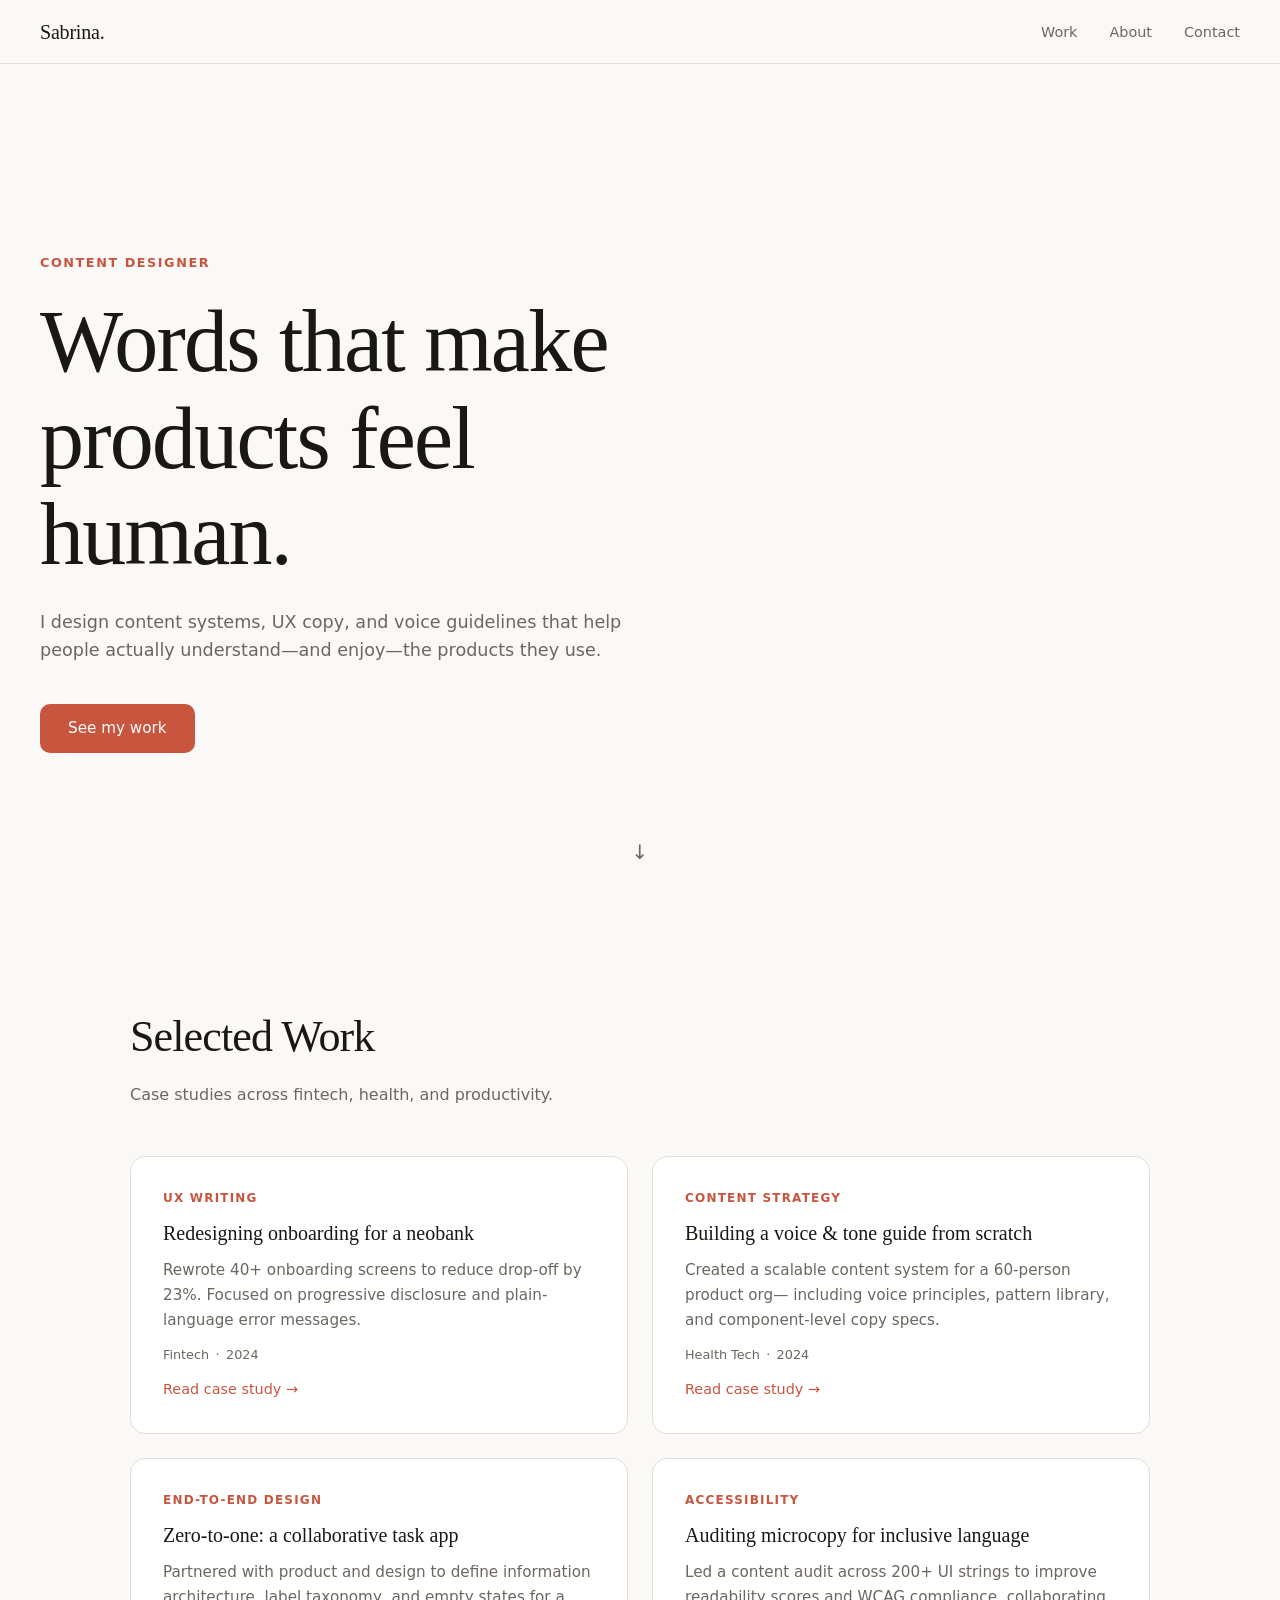
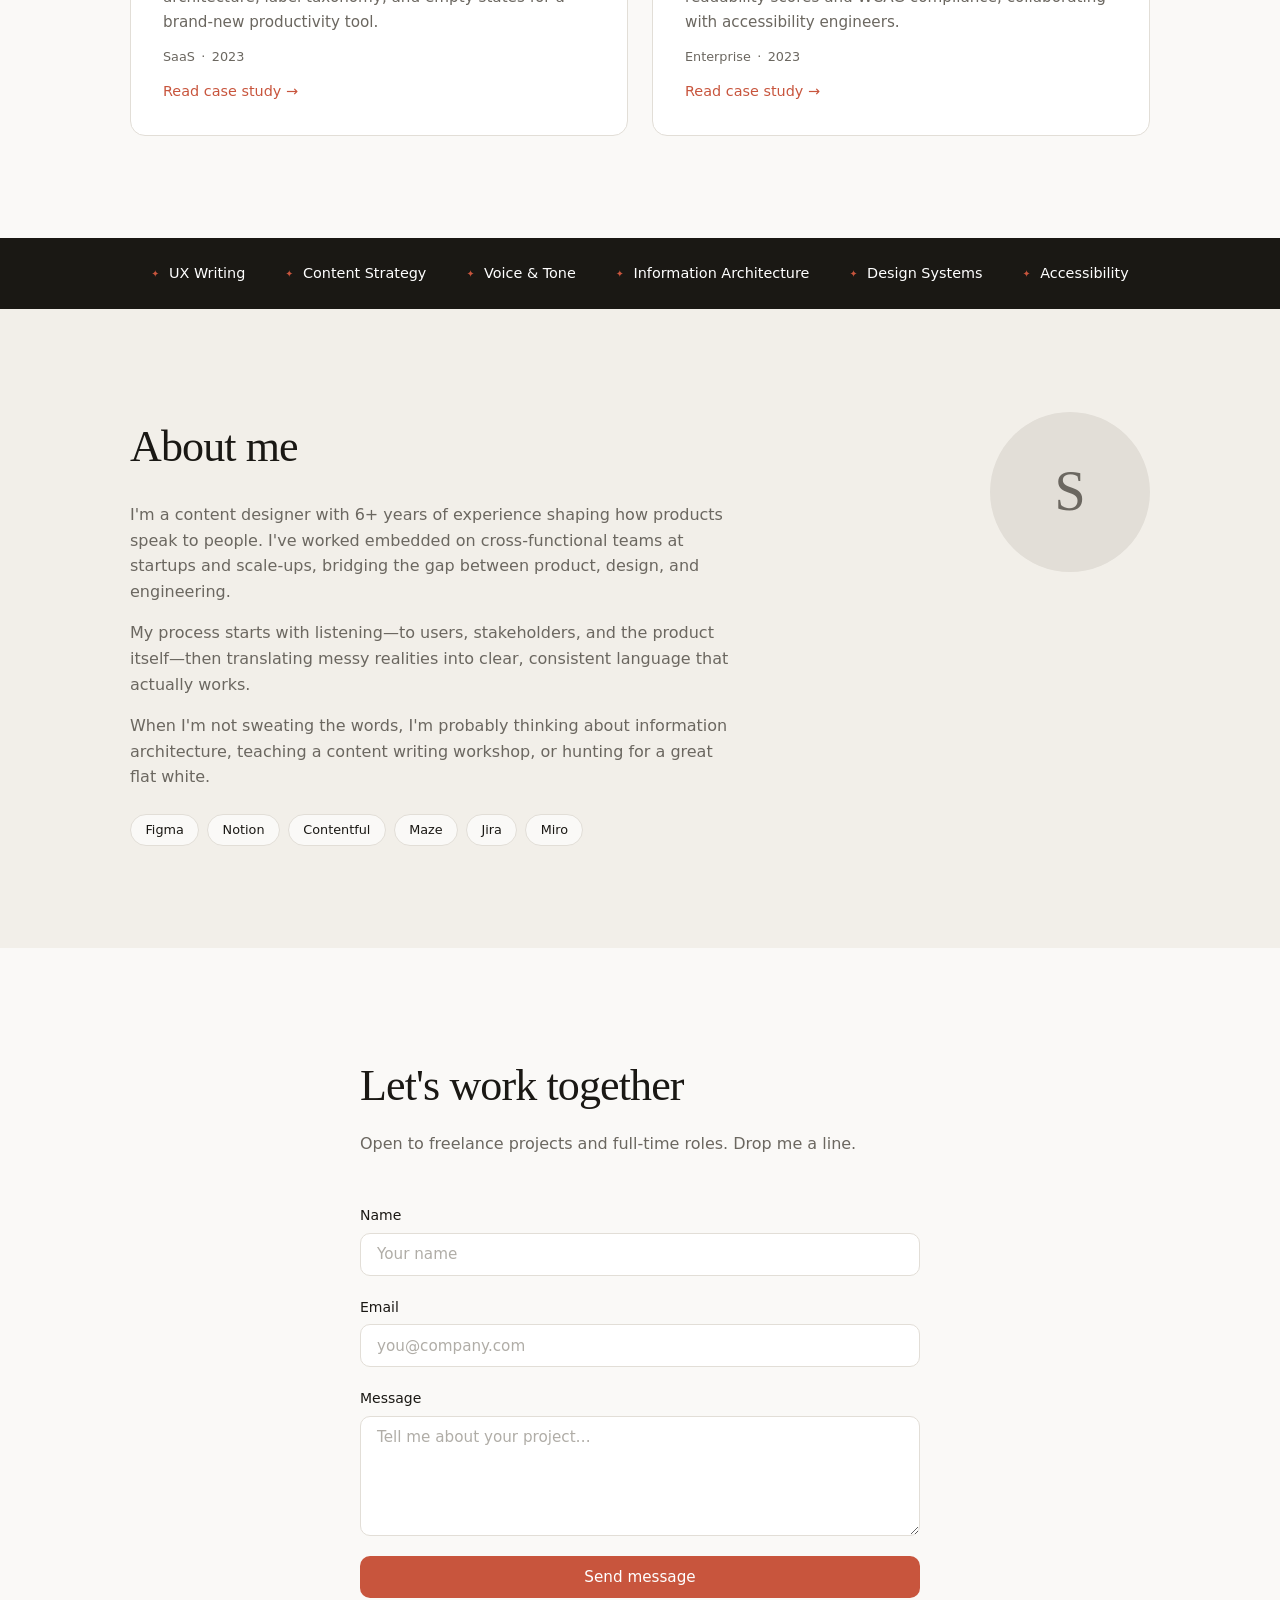
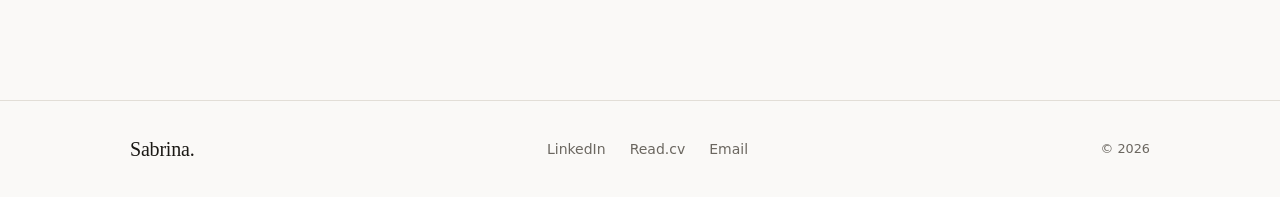
==== index.html @ ee635fef "Initial commit: portfolio site" ====
<!DOCTYPE html>
<html lang="en">
<head>
  <meta charset="UTF-8" />
  <meta name="viewport" content="width=device-width, initial-scale=1.0" />
  <title>Sabrina — Content Designer</title>
  <link rel="stylesheet" href="styles.css" />
</head>
<body>

  <!-- NAV -->
  <nav class="nav">
    <a href="#" class="nav__logo">Sabrina.</a>
    <ul class="nav__links">
      <li><a href="#work">Work</a></li>
      <li><a href="#about">About</a></li>
      <li><a href="#contact">Contact</a></li>
    </ul>
  </nav>

  <!-- HERO -->
  <section class="hero">
    <div class="hero__content">
      <p class="hero__eyebrow">Content Designer</p>
      <h1 class="hero__headline">
        Words that make<br />
        products feel human.
      </h1>
      <p class="hero__sub">
        I design content systems, UX copy, and voice guidelines that help
        people actually understand—and enjoy—the products they use.
      </p>
      <a href="#work" class="btn">See my work</a>
    </div>
    <div class="hero__scroll-hint" aria-hidden="true">↓</div>
  </section>

  <!-- WORK -->
  <section class="section" id="work">
    <div class="container">
      <h2 class="section__title">Selected Work</h2>
      <p class="section__sub">Case studies across fintech, health, and productivity.</p>

      <div class="grid">

        <article class="card">
          <div class="card__tag">UX Writing</div>
          <h3 class="card__title">Redesigning onboarding for a neobank</h3>
          <p class="card__desc">
            Rewrote 40+ onboarding screens to reduce drop-off by 23%. Focused
            on progressive disclosure and plain-language error messages.
          </p>
          <div class="card__meta">
            <span>Fintech</span>
            <span>·</span>
            <span>2024</span>
          </div>
          <a href="#" class="card__link">Read case study →</a>
        </article>

        <article class="card">
          <div class="card__tag">Content Strategy</div>
          <h3 class="card__title">Building a voice &amp; tone guide from scratch</h3>
          <p class="card__desc">
            Created a scalable content system for a 60-person product org—
            including voice principles, pattern library, and component-level copy specs.
          </p>
          <div class="card__meta">
            <span>Health Tech</span>
            <span>·</span>
            <span>2024</span>
          </div>
          <a href="#" class="card__link">Read case study →</a>
        </article>

        <article class="card">
          <div class="card__tag">End-to-End Design</div>
          <h3 class="card__title">Zero-to-one: a collaborative task app</h3>
          <p class="card__desc">
            Partnered with product and design to define information architecture,
            label taxonomy, and empty states for a brand-new productivity tool.
          </p>
          <div class="card__meta">
            <span>SaaS</span>
            <span>·</span>
            <span>2023</span>
          </div>
          <a href="#" class="card__link">Read case study →</a>
        </article>

        <article class="card">
          <div class="card__tag">Accessibility</div>
          <h3 class="card__title">Auditing microcopy for inclusive language</h3>
          <p class="card__desc">
            Led a content audit across 200+ UI strings to improve readability
            scores and WCAG compliance, collaborating with accessibility engineers.
          </p>
          <div class="card__meta">
            <span>Enterprise</span>
            <span>·</span>
            <span>2023</span>
          </div>
          <a href="#" class="card__link">Read case study →</a>
        </article>

      </div>
    </div>
  </section>

  <!-- SKILLS BAND -->
  <section class="band">
    <div class="container band__inner">
      <div class="band__item">
        <span class="band__icon" aria-hidden="true">✦</span>
        <span>UX Writing</span>
      </div>
      <div class="band__item">
        <span class="band__icon" aria-hidden="true">✦</span>
        <span>Content Strategy</span>
      </div>
      <div class="band__item">
        <span class="band__icon" aria-hidden="true">✦</span>
        <span>Voice &amp; Tone</span>
      </div>
      <div class="band__item">
        <span class="band__icon" aria-hidden="true">✦</span>
        <span>Information Architecture</span>
      </div>
      <div class="band__item">
        <span class="band__icon" aria-hidden="true">✦</span>
        <span>Design Systems</span>
      </div>
      <div class="band__item">
        <span class="band__icon" aria-hidden="true">✦</span>
        <span>Accessibility</span>
      </div>
    </div>
  </section>

  <!-- ABOUT -->
  <section class="section section--alt" id="about">
    <div class="container about">
      <div class="about__text">
        <h2 class="section__title">About me</h2>
        <p>
          I'm a content designer with 6+ years of experience shaping how
          products speak to people. I've worked embedded on cross-functional
          teams at startups and scale-ups, bridging the gap between product,
          design, and engineering.
        </p>
        <p>
          My process starts with listening—to users, stakeholders, and the
          product itself—then translating messy realities into clear, consistent
          language that actually works.
        </p>
        <p>
          When I'm not sweating the words, I'm probably thinking about
          information architecture, teaching a content writing workshop, or
          hunting for a great flat white.
        </p>
        <div class="about__tools">
          <span class="pill">Figma</span>
          <span class="pill">Notion</span>
          <span class="pill">Contentful</span>
          <span class="pill">Maze</span>
          <span class="pill">Jira</span>
          <span class="pill">Miro</span>
        </div>
      </div>
      <div class="about__avatar" aria-hidden="true">
        <div class="avatar-placeholder">S</div>
      </div>
    </div>
  </section>

  <!-- CONTACT -->
  <section class="section" id="contact">
    <div class="container contact">
      <h2 class="section__title">Let's work together</h2>
      <p class="section__sub">
        Open to freelance projects and full-time roles. Drop me a line.
      </p>
      <form class="form" novalidate>
        <div class="form__row">
          <label class="form__label" for="name">Name</label>
          <input class="form__input" id="name" type="text" placeholder="Your name" autocomplete="name" />
        </div>
        <div class="form__row">
          <label class="form__label" for="email">Email</label>
          <input class="form__input" id="email" type="email" placeholder="you@company.com" autocomplete="email" />
        </div>
        <div class="form__row">
          <label class="form__label" for="message">Message</label>
          <textarea class="form__input form__textarea" id="message" placeholder="Tell me about your project…" rows="5"></textarea>
        </div>
        <button type="submit" class="btn">Send message</button>
      </form>
    </div>
  </section>

  <!-- FOOTER -->
  <footer class="footer">
    <div class="container footer__inner">
      <span class="nav__logo">Sabrina.</span>
      <div class="footer__links">
        <a href="#">LinkedIn</a>
        <a href="#">Read.cv</a>
        <a href="#">Email</a>
      </div>
      <span class="footer__copy">&copy; 2026</span>
    </div>
  </footer>

  <script src="main.js"></script>
</body>
</html>
---- styles.css ----
/* ============================================================
   RESET & BASE
   ============================================================ */
*, *::before, *::after {
  box-sizing: border-box;
  margin: 0;
  padding: 0;
}

:root {
  --bg:         #FAF9F7;
  --surface:    #F2EFE9;
  --ink:        #1A1814;
  --ink-muted:  #6B6760;
  --accent:     #C8553D;
  --accent-dk:  #A8402B;
  --border:     #E2DED7;
  --radius:     10px;
  --font-sans:  'Inter', system-ui, -apple-system, sans-serif;
  --font-serif: 'Georgia', 'Times New Roman', serif;
  --max-w:      1100px;
  --nav-h:      64px;
}

html {
  scroll-behavior: smooth;
  font-size: 16px;
}

body {
  background: var(--bg);
  color: var(--ink);
  font-family: var(--font-sans);
  line-height: 1.6;
  -webkit-font-smoothing: antialiased;
}

a {
  color: inherit;
  text-decoration: none;
}

img { display: block; max-width: 100%; }

/* ============================================================
   LAYOUT HELPERS
   ============================================================ */
.container {
  width: min(var(--max-w), 100%);
  margin-inline: auto;
  padding-inline: clamp(1.25rem, 5vw, 2.5rem);
}

/* ============================================================
   NAV
   ============================================================ */
.nav {
  position: sticky;
  top: 0;
  z-index: 100;
  height: var(--nav-h);
  display: flex;
  align-items: center;
  justify-content: space-between;
  padding-inline: clamp(1.25rem, 5vw, 2.5rem);
  background: rgba(250, 249, 247, 0.88);
  backdrop-filter: blur(12px);
  border-bottom: 1px solid var(--border);
}

.nav__logo {
  font-family: var(--font-serif);
  font-size: 1.25rem;
  font-weight: 400;
  letter-spacing: -0.01em;
  color: var(--ink);
}

.nav__links {
  list-style: none;
  display: flex;
  gap: 2rem;
}

.nav__links a {
  font-size: 0.9rem;
  color: var(--ink-muted);
  transition: color 0.2s;
}

.nav__links a:hover {
  color: var(--ink);
}

/* ============================================================
   HERO
   ============================================================ */
.hero {
  min-height: calc(100svh - var(--nav-h));
  display: flex;
  flex-direction: column;
  justify-content: center;
  padding: clamp(4rem, 10vh, 8rem) clamp(1.25rem, 5vw, 2.5rem) 3rem;
  position: relative;
}

.hero__eyebrow {
  font-size: 0.8rem;
  font-weight: 600;
  letter-spacing: 0.12em;
  text-transform: uppercase;
  color: var(--accent);
  margin-bottom: 1.25rem;
}

.hero__headline {
  font-family: var(--font-serif);
  font-size: clamp(2.75rem, 7vw, 5.5rem);
  font-weight: 400;
  line-height: 1.1;
  letter-spacing: -0.02em;
  max-width: 14ch;
  margin-bottom: 1.5rem;
}

.hero__sub {
  max-width: 52ch;
  color: var(--ink-muted);
  font-size: 1.1rem;
  margin-bottom: 2.5rem;
}

.hero__scroll-hint {
  position: absolute;
  bottom: 2rem;
  left: 50%;
  transform: translateX(-50%);
  font-size: 1.25rem;
  color: var(--ink-muted);
  animation: bounce 2s ease-in-out infinite;
}

@keyframes bounce {
  0%, 100% { transform: translateX(-50%) translateY(0); }
  50%       { transform: translateX(-50%) translateY(6px); }
}

/* ============================================================
   BUTTON
   ============================================================ */
.btn {
  display: inline-block;
  padding: 0.75rem 1.75rem;
  background: var(--accent);
  color: #fff;
  border: none;
  border-radius: var(--radius);
  font-family: var(--font-sans);
  font-size: 0.95rem;
  font-weight: 500;
  cursor: pointer;
  transition: background 0.2s, transform 0.15s;
}

.btn:hover {
  background: var(--accent-dk);
  transform: translateY(-1px);
}

.btn:active {
  transform: translateY(0);
}

/* ============================================================
   SECTIONS
   ============================================================ */
.section {
  padding: clamp(4rem, 8vw, 7rem) 0;
}

.section--alt {
  background: var(--surface);
}

.section__title {
  font-family: var(--font-serif);
  font-size: clamp(1.75rem, 4vw, 2.75rem);
  font-weight: 400;
  letter-spacing: -0.02em;
  margin-bottom: 0.6rem;
}

.section__sub {
  color: var(--ink-muted);
  font-size: 1rem;
  margin-bottom: 3rem;
}

/* ============================================================
   WORK GRID
   ============================================================ */
.grid {
  display: grid;
  grid-template-columns: repeat(auto-fill, minmax(min(100%, 480px), 1fr));
  gap: 1.5rem;
}

.card {
  background: #fff;
  border: 1px solid var(--border);
  border-radius: calc(var(--radius) * 1.5);
  padding: 2rem;
  display: flex;
  flex-direction: column;
  gap: 0.75rem;
  transition: box-shadow 0.2s, transform 0.2s;
}

.card:hover {
  box-shadow: 0 8px 32px rgba(0,0,0,0.07);
  transform: translateY(-2px);
}

.card__tag {
  font-size: 0.75rem;
  font-weight: 600;
  letter-spacing: 0.1em;
  text-transform: uppercase;
  color: var(--accent);
}

.card__title {
  font-family: var(--font-serif);
  font-size: 1.25rem;
  font-weight: 400;
  line-height: 1.3;
}

.card__desc {
  color: var(--ink-muted);
  font-size: 0.95rem;
  line-height: 1.65;
  flex: 1;
}

.card__meta {
  display: flex;
  gap: 0.4rem;
  font-size: 0.8rem;
  color: var(--ink-muted);
}

.card__link {
  font-size: 0.9rem;
  font-weight: 500;
  color: var(--accent);
  transition: gap 0.2s;
}

.card__link:hover {
  text-decoration: underline;
}

/* ============================================================
   SKILLS BAND
   ============================================================ */
.band {
  background: var(--ink);
  color: #fff;
  padding: 1.5rem 0;
  overflow: hidden;
}

.band__inner {
  display: flex;
  flex-wrap: wrap;
  gap: 0.5rem 2.5rem;
  align-items: center;
  justify-content: center;
}

.band__item {
  display: flex;
  align-items: center;
  gap: 0.6rem;
  font-size: 0.9rem;
  white-space: nowrap;
}

.band__icon {
  color: var(--accent);
  font-size: 0.6rem;
}

/* ============================================================
   ABOUT
   ============================================================ */
.about {
  display: grid;
  grid-template-columns: 1fr auto;
  gap: 4rem;
  align-items: start;
}

.about__text {
  display: flex;
  flex-direction: column;
  gap: 1rem;
}

.about__text .section__title {
  margin-bottom: 0.25rem;
}

.about__text p {
  color: var(--ink-muted);
  font-size: 1rem;
  max-width: 60ch;
}

.about__tools {
  display: flex;
  flex-wrap: wrap;
  gap: 0.5rem;
  margin-top: 0.5rem;
}

.pill {
  padding: 0.3rem 0.9rem;
  background: var(--bg);
  border: 1px solid var(--border);
  border-radius: 999px;
  font-size: 0.8rem;
  color: var(--ink);
}

.about__avatar {
  flex-shrink: 0;
}

.avatar-placeholder {
  width: 160px;
  height: 160px;
  border-radius: 50%;
  background: var(--border);
  display: flex;
  align-items: center;
  justify-content: center;
  font-family: var(--font-serif);
  font-size: 3.5rem;
  color: var(--ink-muted);
  user-select: none;
}

@media (max-width: 640px) {
  .about {
    grid-template-columns: 1fr;
  }
  .about__avatar {
    order: -1;
  }
  .avatar-placeholder {
    width: 100px;
    height: 100px;
    font-size: 2.5rem;
  }
}

/* ============================================================
   CONTACT FORM
   ============================================================ */
.contact {
  max-width: 640px;
}

.form {
  display: flex;
  flex-direction: column;
  gap: 1.25rem;
  margin-top: 2rem;
}

.form__row {
  display: flex;
  flex-direction: column;
  gap: 0.4rem;
}

.form__label {
  font-size: 0.875rem;
  font-weight: 500;
  color: var(--ink);
}

.form__input {
  padding: 0.7rem 1rem;
  border: 1px solid var(--border);
  border-radius: var(--radius);
  background: #fff;
  font-family: var(--font-sans);
  font-size: 0.95rem;
  color: var(--ink);
  transition: border-color 0.2s, box-shadow 0.2s;
  width: 100%;
}

.form__input::placeholder {
  color: #B0ADA7;
}

.form__input:focus {
  outline: none;
  border-color: var(--accent);
  box-shadow: 0 0 0 3px rgba(200, 85, 61, 0.15);
}

.form__textarea {
  resize: vertical;
  min-height: 120px;
}

/* ============================================================
   FOOTER
   ============================================================ */
.footer {
  border-top: 1px solid var(--border);
  padding: 2rem 0;
}

.footer__inner {
  display: flex;
  align-items: center;
  justify-content: space-between;
  flex-wrap: wrap;
  gap: 1rem;
}

.footer__links {
  display: flex;
  gap: 1.5rem;
}

.footer__links a {
  font-size: 0.875rem;
  color: var(--ink-muted);
  transition: color 0.2s;
}

.footer__links a:hover {
  color: var(--ink);
}

.footer__copy {
  font-size: 0.8rem;
  color: var(--ink-muted);
}

/* ============================================================
   RESPONSIVE
   ============================================================ */
@media (max-width: 480px) {
  .nav__links {
    gap: 1.25rem;
  }
  .footer__inner {
    flex-direction: column;
    align-items: flex-start;
  }
}
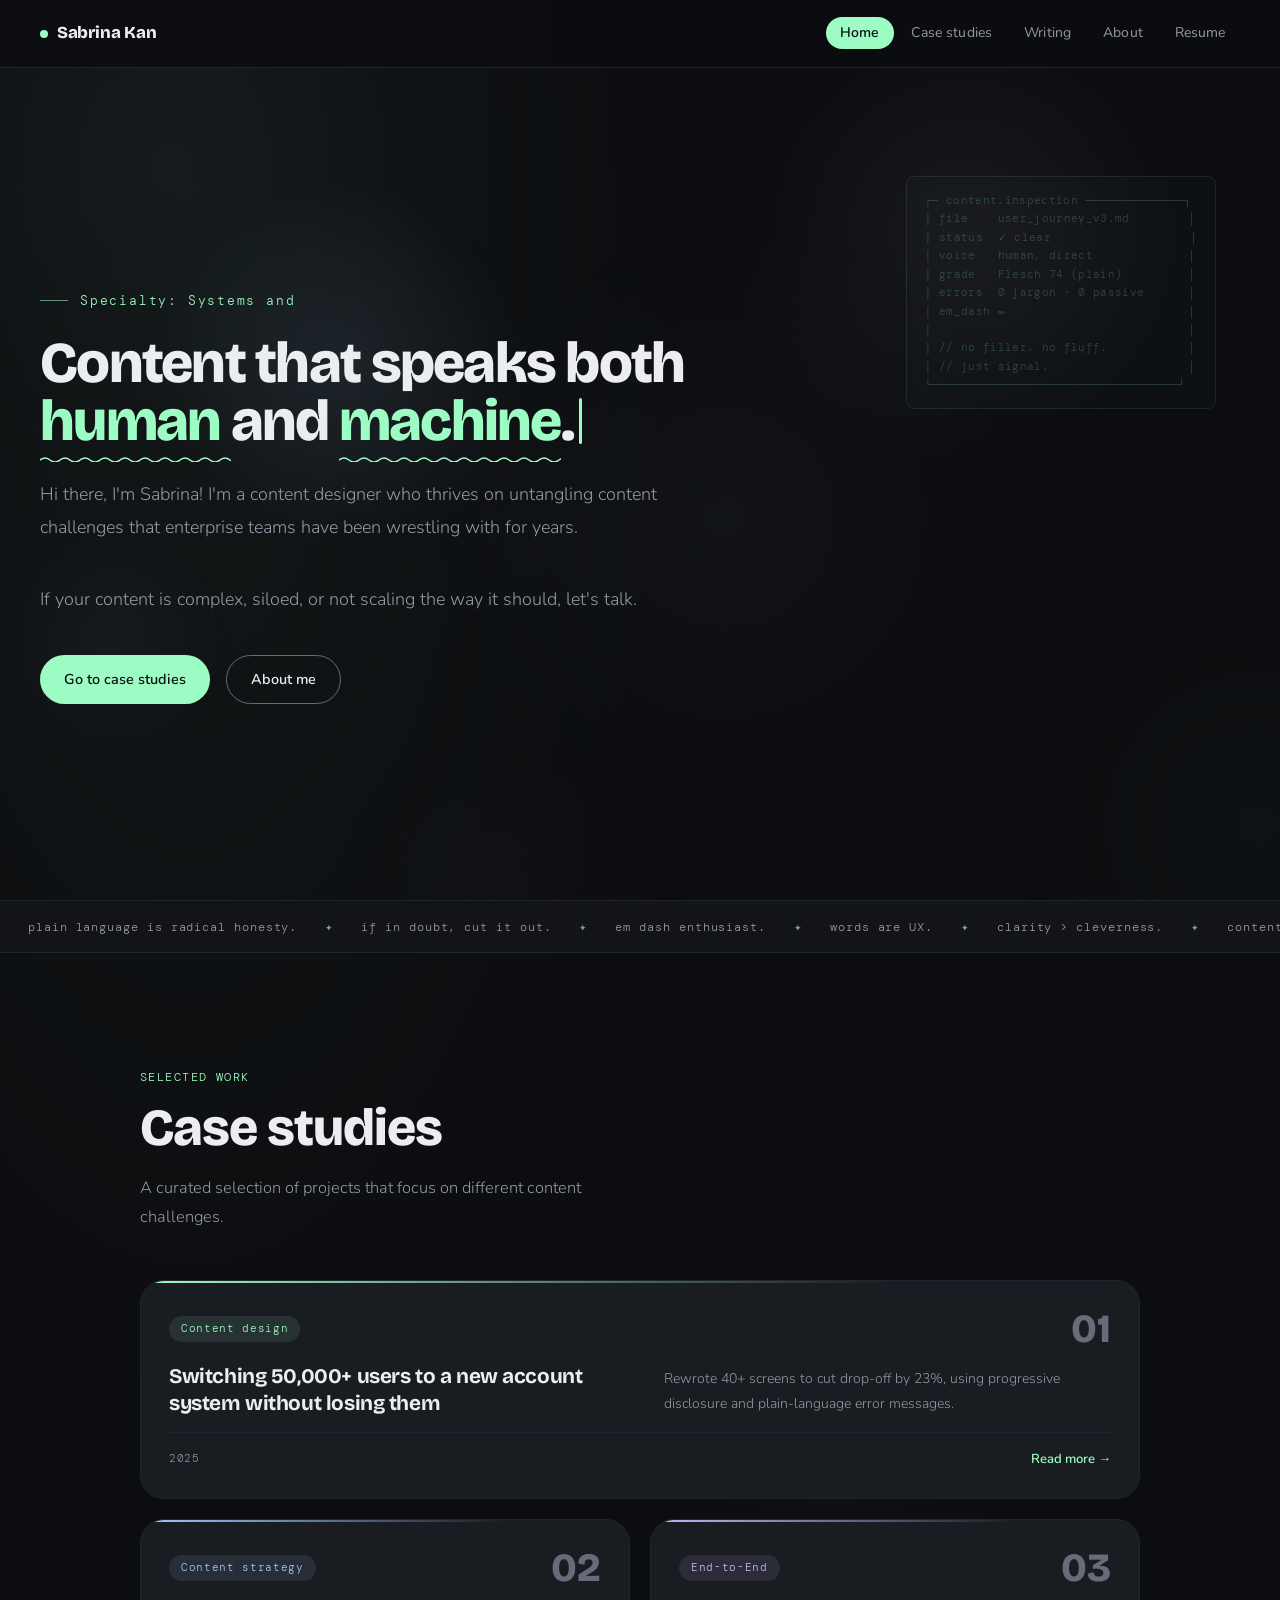
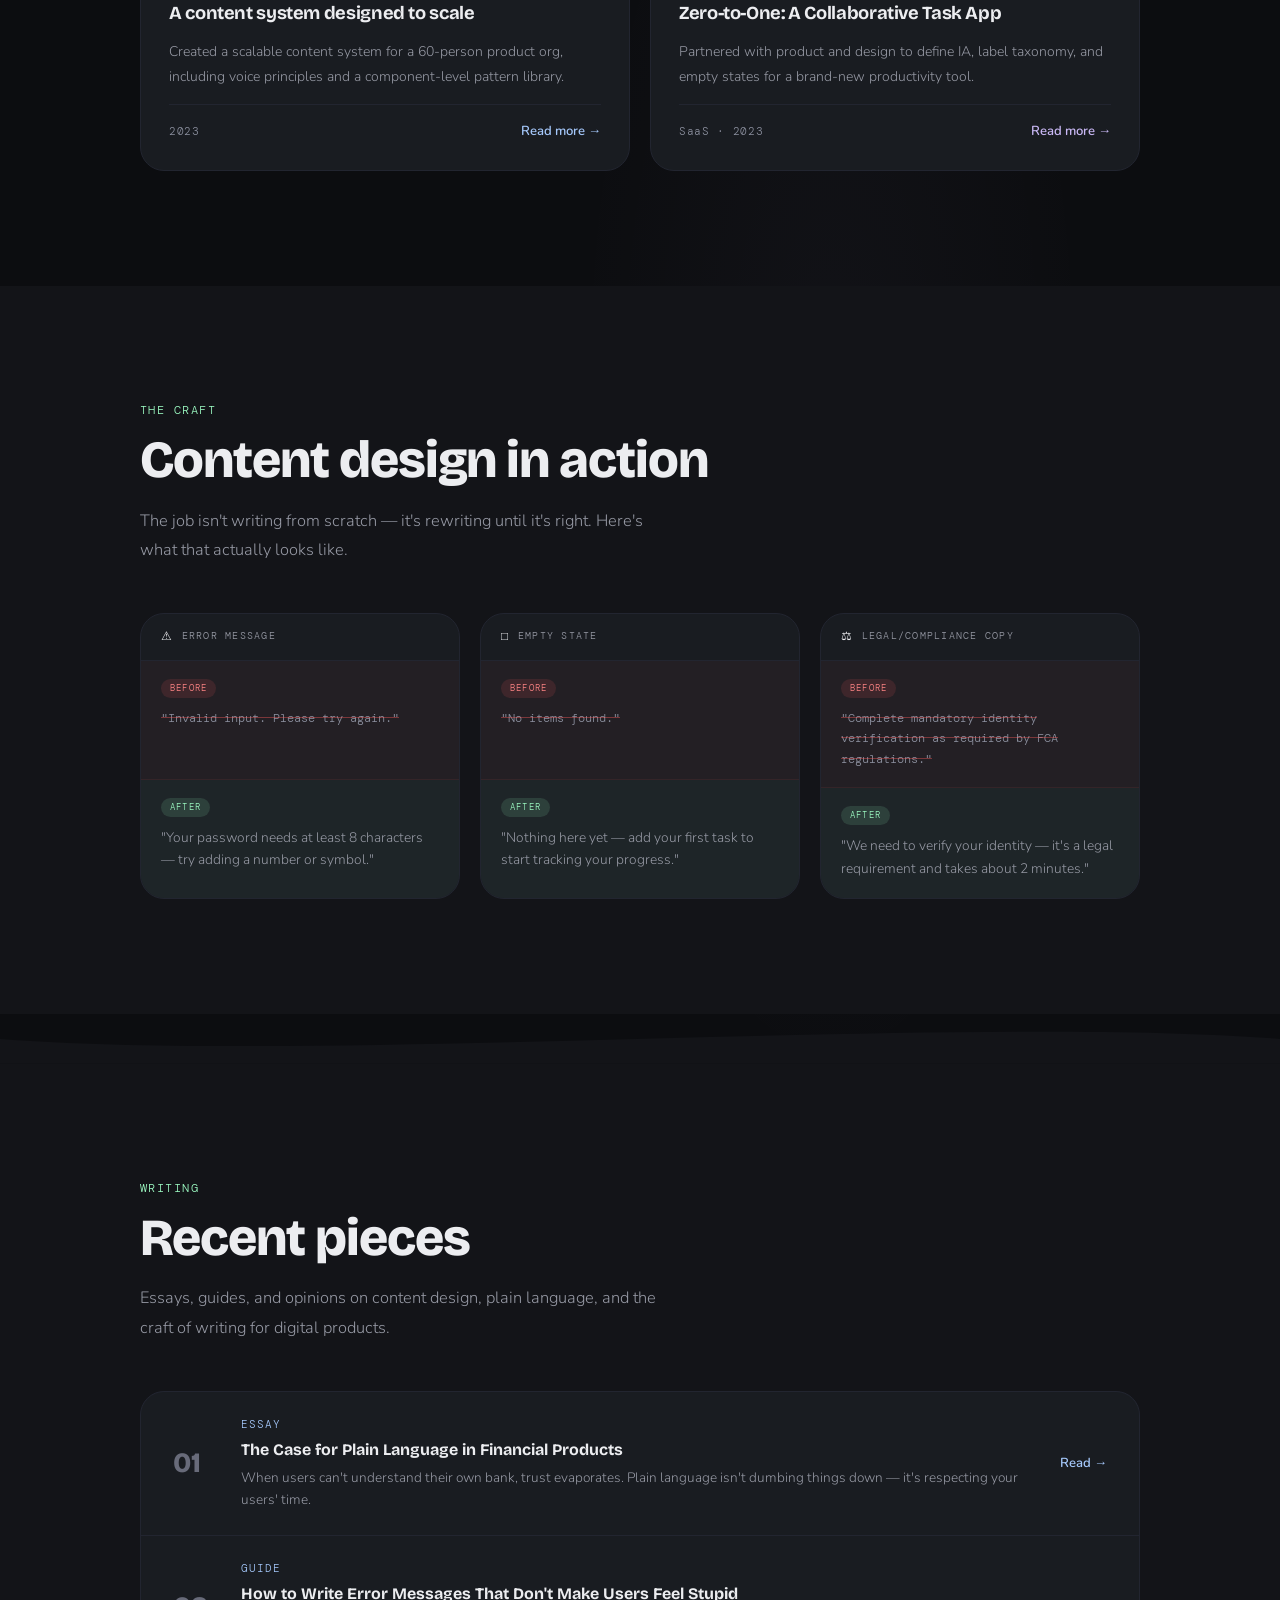
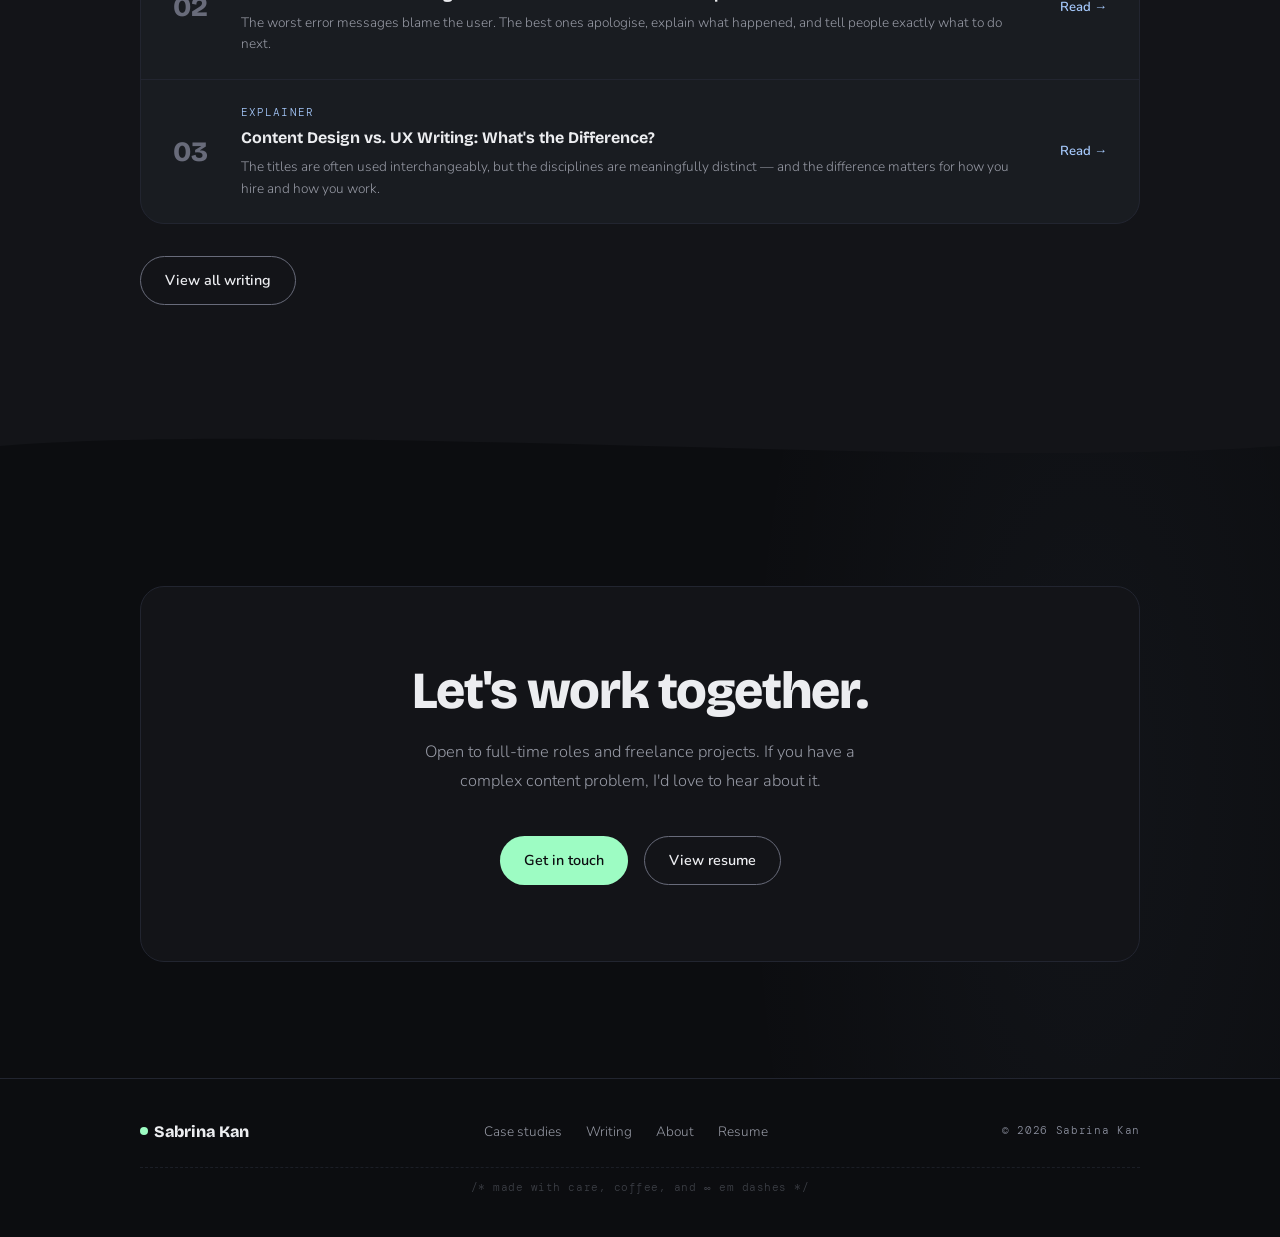
==== commit 57d276fa: "Add portfolio pages, case studies, and styling updates - Add all portfolio pages: about, resume, wri" ====
--- a/index.html
+++ b/index.html
@@ -3,211 +3,343 @@
 <head>
   <meta charset="UTF-8" />
   <meta name="viewport" content="width=device-width, initial-scale=1.0" />
-  <title>Sabrina — Content Designer</title>
+  <title>Sabrina Kan — Content Designer</title>
+  <link rel="preconnect" href="https://fonts.googleapis.com">
+  <link rel="preconnect" href="https://fonts.gstatic.com" crossorigin>
+  <link href="https://fonts.googleapis.com/css2?family=Bricolage+Grotesque:opsz,wght@12..96,700;12..96,800&family=Nunito:wght@300;400;600&family=DM+Mono&display=swap" rel="stylesheet">
   <link rel="stylesheet" href="styles.css" />
 </head>
 <body>
+  <a href="#main-content" class="skip-link">Skip to main content</a>
 
   <!-- NAV -->
   <nav class="nav">
-    <a href="#" class="nav__logo">Sabrina.</a>
+    <a href="index.html" class="nav__logo">
+      <span class="nav__logo-dot" aria-hidden="true"></span>
+      Sabrina Kan
+    </a>
     <ul class="nav__links">
-      <li><a href="#work">Work</a></li>
-      <li><a href="#about">About</a></li>
-      <li><a href="#contact">Contact</a></li>
+      <li><a href="index.html">Home</a></li>
+      <li><a href="case-studies.html">Case studies</a></li>
+      <li><a href="writing-samples.html">Writing</a></li>
+      <li><a href="about.html">About</a></li>
+      <li><a href="resume.html">Resume</a></li>
     </ul>
   </nav>
 
+  <main id="main-content">
+
   <!-- HERO -->
   <section class="hero">
+    <canvas class="hero__canvas" aria-hidden="true"></canvas>
+
+    <div class="hero__ascii" aria-hidden="true"><pre class="hero__ascii-panel">
+┌─ content.inspection ──────────────┐
+│ file    user_journey_v3.md        │
+│ status  ✓ clear                   │
+│ voice   human, direct             │
+│ grade   Flesch 74 (plain)         │
+│ errors  0 jargon · 0 passive      │
+│ em_dash ∞                         │
+│                                   │
+│ // no filler. no fluff.           │
+│ // just signal.                   │
+└───────────────────────────────────┘</pre></div>
+
     <div class="hero__content">
-      <p class="hero__eyebrow">Content Designer</p>
-      <h1 class="hero__headline">
-        Words that make<br />
-        products feel human.
+      <p class="hero__eyebrow reveal reveal-1" data-tw="Specialty: Systems and processes"></p>
+      <h1 class="hero__title reveal reveal-2">
+        Content that speaks both<br /><em>human </em>and <em>machine</em>.<span class="hero__cursor" aria-hidden="true"></span>
       </h1>
-      <p class="hero__sub">
-        I design content systems, UX copy, and voice guidelines that help
-        people actually understand—and enjoy—the products they use.
-      </p>
-      <a href="#work" class="btn">See my work</a>
-    </div>
-    <div class="hero__scroll-hint" aria-hidden="true">↓</div>
-  </section>
-
-  <!-- WORK -->
+      <p class="hero__sub reveal reveal-3">
+        Hi there, I'm Sabrina! I'm a content designer who thrives on untangling 
+        content challenges that enterprise teams have been wrestling with for years.
+      </p>
+      <p class="hero__sub reveal reveal-3">
+        If your content is complex, siloed, or not scaling the way it should, let's talk. 
+      </p>
+      <div class="hero__actions reveal reveal-4">
+        <a href="case-studies.html" class="btn btn--primary">Go to case studies</a>
+        <a href="about.html" class="btn btn--outline">About me</a>
+      </div>
+    </div>
+  </section>
+
+  <!-- TICKER -->
+  <div class="ticker" aria-hidden="true">
+    <div class="ticker__track">
+      <span class="ticker__item">plain language is radical honesty.</span>
+      <span class="ticker__sep">✦</span>
+      <span class="ticker__item">if in doubt, cut it out.</span>
+      <span class="ticker__sep">✦</span>
+      <span class="ticker__item">em dash enthusiast.</span>
+      <span class="ticker__sep">✦</span>
+      <span class="ticker__item">words are UX.</span>
+      <span class="ticker__sep">✦</span>
+      <span class="ticker__item">clarity &gt; cleverness.</span>
+      <span class="ticker__sep">✦</span>
+      <span class="ticker__item">content is infrastructure.</span>
+      <span class="ticker__sep">✦</span>
+      <span class="ticker__item">the best copy goes unnoticed.</span>
+      <span class="ticker__sep">✦</span>
+      <span class="ticker__item">passive voice was avoided.</span>
+      <span class="ticker__sep">✦</span>
+      <span class="ticker__item">oxford comma always.</span>
+      <span class="ticker__sep">✦</span>
+      <span class="ticker__item">Plain language is radical honesty.</span>
+      <span class="ticker__sep">✦</span>
+      <span class="ticker__item">if in doubt, cut it out.</span>
+      <span class="ticker__sep">✦</span>
+      <span class="ticker__item">em dash enthusiast.</span>
+      <span class="ticker__sep">✦</span>
+      <span class="ticker__item">words are UX.</span>
+      <span class="ticker__sep">✦</span>
+      <span class="ticker__item">clarity &gt; cleverness.</span>
+      <span class="ticker__sep">✦</span>
+      <span class="ticker__item">content is infrastructure.</span>
+      <span class="ticker__sep">✦</span>
+      <span class="ticker__item">the best copy goes unnoticed.</span>
+      <span class="ticker__sep">✦</span>
+      <span class="ticker__item">write for the anxious user.</span>
+      <span class="ticker__sep">✦</span>
+      <span class="ticker__item">passive voice was avoided.</span>
+      <span class="ticker__sep">✦</span>
+      <span class="ticker__item">oxford comma always.</span>
+      <span class="ticker__sep">✦</span>
+    </div>
+  </div>
+
+  <!-- FEATURED WORK -->
   <section class="section" id="work">
     <div class="container">
-      <h2 class="section__title">Selected Work</h2>
-      <p class="section__sub">Case studies across fintech, health, and productivity.</p>
-
-      <div class="grid">
-
-        <article class="card">
-          <div class="card__tag">UX Writing</div>
-          <h3 class="card__title">Redesigning onboarding for a neobank</h3>
-          <p class="card__desc">
-            Rewrote 40+ onboarding screens to reduce drop-off by 23%. Focused
-            on progressive disclosure and plain-language error messages.
+      <span class="eyebrow scroll-reveal">Selected work</span>
+      <h2 class="section__title scroll-reveal">Case studies</h2>
+      <p class="section__lead scroll-reveal">
+        A curated selection of projects that focus on different content challenges.
+      </p>
+
+      <div class="work-grid">
+
+        <a href="case-study-account.html" class="card card--green scroll-reveal">
+          <div class="card__eyebrow">
+            <span class="tag tag--green">Content design</span>
+            <span class="card__num">01</span>
+          </div>
+          <h3 class="card__title">Switching 50,000+ users to a new account system without losing them</h3>
+          <p class="card__body">
+            Rewrote 40+ screens to cut drop-off by 23%, using progressive
+            disclosure and plain-language error messages.
           </p>
-          <div class="card__meta">
-            <span>Fintech</span>
-            <span>·</span>
-            <span>2024</span>
-          </div>
-          <a href="#" class="card__link">Read case study →</a>
-        </article>
-
-        <article class="card">
-          <div class="card__tag">Content Strategy</div>
-          <h3 class="card__title">Building a voice &amp; tone guide from scratch</h3>
-          <p class="card__desc">
-            Created a scalable content system for a 60-person product org—
-            including voice principles, pattern library, and component-level copy specs.
+          <div class="card__footer">
+            <span class="card__meta">2025</span>
+            <span class="card__link">Read more →</span>
+          </div>
+        </a>
+
+        <a href="case-study-system.html" class="card card--blue scroll-reveal" style="transition-delay:.1s">
+          <div class="card__eyebrow">
+            <span class="tag tag--blue">Content strategy</span>
+            <span class="card__num">02</span>
+          </div>
+          <h3 class="card__title">A content system designed to scale</h3>
+          <p class="card__body">
+            Created a scalable content system for a 60-person product org,
+            including voice principles and a component-level pattern library.
           </p>
-          <div class="card__meta">
-            <span>Health Tech</span>
-            <span>·</span>
-            <span>2024</span>
-          </div>
-          <a href="#" class="card__link">Read case study →</a>
-        </article>
-
-        <article class="card">
-          <div class="card__tag">End-to-End Design</div>
-          <h3 class="card__title">Zero-to-one: a collaborative task app</h3>
-          <p class="card__desc">
-            Partnered with product and design to define information architecture,
-            label taxonomy, and empty states for a brand-new productivity tool.
+          <div class="card__footer">
+            <span class="card__meta">2023</span>
+            <span class="card__link">Read more →</span>
+          </div>
+        </a>
+
+        <a href="case-study-task.html" class="card card--purple scroll-reveal" style="transition-delay:.2s">
+          <div class="card__eyebrow">
+            <span class="tag tag--purple">End-to-End</span>
+            <span class="card__num">03</span>
+          </div>
+          <h3 class="card__title">Zero-to-One: A Collaborative Task App</h3>
+          <p class="card__body">
+            Partnered with product and design to define IA, label taxonomy,
+            and empty states for a brand-new productivity tool.
           </p>
-          <div class="card__meta">
-            <span>SaaS</span>
-            <span>·</span>
-            <span>2023</span>
-          </div>
-          <a href="#" class="card__link">Read case study →</a>
-        </article>
-
-        <article class="card">
-          <div class="card__tag">Accessibility</div>
-          <h3 class="card__title">Auditing microcopy for inclusive language</h3>
-          <p class="card__desc">
-            Led a content audit across 200+ UI strings to improve readability
-            scores and WCAG compliance, collaborating with accessibility engineers.
-          </p>
-          <div class="card__meta">
-            <span>Enterprise</span>
-            <span>·</span>
-            <span>2023</span>
-          </div>
-          <a href="#" class="card__link">Read case study →</a>
-        </article>
-
-      </div>
-    </div>
-  </section>
-
-  <!-- SKILLS BAND -->
-  <section class="band">
-    <div class="container band__inner">
-      <div class="band__item">
-        <span class="band__icon" aria-hidden="true">✦</span>
-        <span>UX Writing</span>
-      </div>
-      <div class="band__item">
-        <span class="band__icon" aria-hidden="true">✦</span>
-        <span>Content Strategy</span>
-      </div>
-      <div class="band__item">
-        <span class="band__icon" aria-hidden="true">✦</span>
-        <span>Voice &amp; Tone</span>
-      </div>
-      <div class="band__item">
-        <span class="band__icon" aria-hidden="true">✦</span>
-        <span>Information Architecture</span>
-      </div>
-      <div class="band__item">
-        <span class="band__icon" aria-hidden="true">✦</span>
-        <span>Design Systems</span>
-      </div>
-      <div class="band__item">
-        <span class="band__icon" aria-hidden="true">✦</span>
-        <span>Accessibility</span>
-      </div>
-    </div>
-  </section>
-
-  <!-- ABOUT -->
-  <section class="section section--alt" id="about">
-    <div class="container about">
-      <div class="about__text">
-        <h2 class="section__title">About me</h2>
-        <p>
-          I'm a content designer with 6+ years of experience shaping how
-          products speak to people. I've worked embedded on cross-functional
-          teams at startups and scale-ups, bridging the gap between product,
-          design, and engineering.
+          <div class="card__footer">
+            <span class="card__meta">SaaS · 2023</span>
+            <span class="card__link">Read more →</span>
+          </div>
+        </a>
+
+      </div>
+    </div>
+  </section>
+
+  <!-- BEFORE / AFTER -->
+  <section class="section section--alt">
+    <div class="container">
+      <span class="eyebrow scroll-reveal">The craft</span>
+      <h2 class="section__title scroll-reveal">Content design in action</h2>
+      <p class="section__lead scroll-reveal">
+        The job isn't writing from scratch — it's rewriting until it's right.
+        Here's what that actually looks like.
+      </p>
+
+      <div class="ba-grid">
+
+        <div class="ba-card scroll-reveal">
+          <div class="ba-card__header">
+            <span class="ba-icon">⚠</span>
+            <span class="ba-context">Error message</span>
+          </div>
+          <div class="ba-pane ba-pane--before">
+            <span class="ba-label ba-label--before">Before</span>
+            <p class="ba-text">"Invalid input. Please try again."</p>
+          </div>
+          <div class="ba-pane ba-pane--after">
+            <span class="ba-label ba-label--after">After</span>
+            <p class="ba-text">"Your password needs at least 8 characters — try adding a number or symbol."</p>
+          </div>
+        </div>
+
+        <div class="ba-card scroll-reveal" style="transition-delay:.1s">
+          <div class="ba-card__header">
+            <span class="ba-icon">□</span>
+            <span class="ba-context">Empty state</span>
+          </div>
+          <div class="ba-pane ba-pane--before">
+            <span class="ba-label ba-label--before">Before</span>
+            <p class="ba-text">"No items found."</p>
+          </div>
+          <div class="ba-pane ba-pane--after">
+            <span class="ba-label ba-label--after">After</span>
+            <p class="ba-text">"Nothing here yet — add your first task to start tracking your progress."</p>
+          </div>
+        </div>
+
+        <div class="ba-card scroll-reveal" style="transition-delay:.2s">
+          <div class="ba-card__header">
+            <span class="ba-icon">⚖</span>
+            <span class="ba-context">Legal/compliance copy</span>
+          </div>
+          <div class="ba-pane ba-pane--before">
+            <span class="ba-label ba-label--before">Before</span>
+            <p class="ba-text">"Complete mandatory identity verification as required by FCA regulations."</p>
+          </div>
+          <div class="ba-pane ba-pane--after">
+            <span class="ba-label ba-label--after">After</span>
+            <p class="ba-text">"We need to verify your identity — it's a legal requirement and takes about 2 minutes."</p>
+          </div>
+        </div>
+
+      </div>
+    </div>
+  </section>
+
+  <!-- WAVE DIVIDER -->
+  <div class="wave-divider" aria-hidden="true">
+    <svg viewBox="0 0 1440 56" preserveAspectRatio="none" fill="none" xmlns="http://www.w3.org/2000/svg">
+      <path d="M0,28 C360,56 1080,0 1440,28 L1440,56 L0,56 Z" fill="#131418"/>
+    </svg>
+  </div>
+
+  <!-- WRITING TEASER -->
+  <section class="section section--alt">
+    <div class="container">
+      <span class="eyebrow scroll-reveal">Writing</span>
+      <h2 class="section__title scroll-reveal">Recent pieces</h2>
+      <p class="section__lead scroll-reveal">
+        Essays, guides, and opinions on content design, plain language, and
+        the craft of writing for digital products.
+      </p>
+
+      <div class="writing-list scroll-reveal">
+
+        <a class="writing-item" href="writing-samples.html">
+          <span class="writing-item__num">01</span>
+          <div class="writing-item__content">
+            <span class="writing-item__type">Essay</span>
+            <p class="writing-item__title">The Case for Plain Language in Financial Products</p>
+            <p class="writing-item__excerpt">
+              When users can't understand their own bank, trust evaporates. Plain
+              language isn't dumbing things down — it's respecting your users' time.
+            </p>
+          </div>
+          <span class="writing-item__link">Read →</span>
+        </a>
+
+        <a class="writing-item" href="writing-samples.html">
+          <span class="writing-item__num">02</span>
+          <div class="writing-item__content">
+            <span class="writing-item__type">Guide</span>
+            <p class="writing-item__title">How to Write Error Messages That Don't Make Users Feel Stupid</p>
+            <p class="writing-item__excerpt">
+              The worst error messages blame the user. The best ones apologise,
+              explain what happened, and tell people exactly what to do next.
+            </p>
+          </div>
+          <span class="writing-item__link">Read →</span>
+        </a>
+
+        <a class="writing-item" href="writing-samples.html">
+          <span class="writing-item__num">03</span>
+          <div class="writing-item__content">
+            <span class="writing-item__type">Explainer</span>
+            <p class="writing-item__title">Content Design vs. UX Writing: What's the Difference?</p>
+            <p class="writing-item__excerpt">
+              The titles are often used interchangeably, but the disciplines are
+              meaningfully distinct — and the difference matters for how you hire and how you work.
+            </p>
+          </div>
+          <span class="writing-item__link">Read →</span>
+        </a>
+
+      </div>
+
+      <div style="margin-top:2rem">
+        <a href="writing-samples.html" class="btn btn--outline scroll-reveal">View all writing</a>
+      </div>
+    </div>
+  </section>
+
+  <!-- WAVE DIVIDER (reverse) -->
+  <div class="wave-divider" aria-hidden="true">
+    <svg viewBox="0 0 1440 56" preserveAspectRatio="none" fill="none" xmlns="http://www.w3.org/2000/svg">
+      <path d="M0,28 C360,0 1080,56 1440,28 L1440,0 L0,0 Z" fill="#131418"/>
+    </svg>
+  </div>
+
+  <!-- CTA -->
+  <section class="section">
+    <div class="container">
+      <div class="cta-block scroll-reveal">
+        <h2 class="cta-block__title">Let's work together.</h2>
+        <p class="cta-block__sub">
+          Open to full-time roles and freelance projects. If you have a complex
+          content problem, I'd love to hear about it.
         </p>
-        <p>
-          My process starts with listening—to users, stakeholders, and the
-          product itself—then translating messy realities into clear, consistent
-          language that actually works.
-        </p>
-        <p>
-          When I'm not sweating the words, I'm probably thinking about
-          information architecture, teaching a content writing workshop, or
-          hunting for a great flat white.
-        </p>
-        <div class="about__tools">
-          <span class="pill">Figma</span>
-          <span class="pill">Notion</span>
-          <span class="pill">Contentful</span>
-          <span class="pill">Maze</span>
-          <span class="pill">Jira</span>
-          <span class="pill">Miro</span>
+        <div class="cta-block__actions">
+          <a href="mailto:hello@sabrinakan.com" class="btn btn--primary">Get in touch</a>
+          <a href="resume.html" class="btn btn--outline">View resume</a>
         </div>
       </div>
-      <div class="about__avatar" aria-hidden="true">
-        <div class="avatar-placeholder">S</div>
-      </div>
-    </div>
-  </section>
-
-  <!-- CONTACT -->
-  <section class="section" id="contact">
-    <div class="container contact">
-      <h2 class="section__title">Let's work together</h2>
-      <p class="section__sub">
-        Open to freelance projects and full-time roles. Drop me a line.
-      </p>
-      <form class="form" novalidate>
-        <div class="form__row">
-          <label class="form__label" for="name">Name</label>
-          <input class="form__input" id="name" type="text" placeholder="Your name" autocomplete="name" />
-        </div>
-        <div class="form__row">
-          <label class="form__label" for="email">Email</label>
-          <input class="form__input" id="email" type="email" placeholder="you@company.com" autocomplete="email" />
-        </div>
-        <div class="form__row">
-          <label class="form__label" for="message">Message</label>
-          <textarea class="form__input form__textarea" id="message" placeholder="Tell me about your project…" rows="5"></textarea>
-        </div>
-        <button type="submit" class="btn">Send message</button>
-      </form>
-    </div>
-  </section>
+    </div>
+  </section>
+
+  </main>
 
   <!-- FOOTER -->
   <footer class="footer">
     <div class="container footer__inner">
-      <span class="nav__logo">Sabrina.</span>
-      <div class="footer__links">
-        <a href="#">LinkedIn</a>
-        <a href="#">Read.cv</a>
-        <a href="#">Email</a>
-      </div>
-      <span class="footer__copy">&copy; 2026</span>
+      <a href="index.html" class="footer__logo">
+        <span class="nav__logo-dot" aria-hidden="true"></span>
+        Sabrina Kan
+      </a>
+      <nav class="footer__links">
+        <a href="case-studies.html">Case studies</a>
+        <a href="writing-samples.html">Writing</a>
+        <a href="about.html">About</a>
+        <a href="resume.html">Resume</a>
+      </nav>
+      <span class="footer__copy">© 2026 Sabrina Kan</span>
+      <p class="footer__comment" aria-hidden="true">/* made with care, coffee, and ∞ em dashes */</p>
     </div>
   </footer>
 
--- a/styles.css
+++ b/styles.css
@@ -1,49 +1,293 @@
 /* ============================================================
-   RESET & BASE
-   ============================================================ */
-*, *::before, *::after {
-  box-sizing: border-box;
-  margin: 0;
-  padding: 0;
-}
+   VARIABLES & RESET
+   ============================================================ */
+*, *::before, *::after { box-sizing: border-box; margin: 0; padding: 0; }
 
 :root {
-  --bg:         #FAF9F7;
-  --surface:    #F2EFE9;
-  --ink:        #1A1814;
-  --ink-muted:  #6B6760;
-  --accent:     #C8553D;
-  --accent-dk:  #A8402B;
-  --border:     #E2DED7;
-  --radius:     10px;
-  --font-sans:  'Inter', system-ui, -apple-system, sans-serif;
-  --font-serif: 'Georgia', 'Times New Roman', serif;
-  --max-w:      1100px;
-  --nav-h:      64px;
-}
-
-html {
-  scroll-behavior: smooth;
-  font-size: 16px;
-}
+  /* Base palette — dark + pastel accents */
+  --bg:           #0C0D10;
+  --surface:      #131418;
+  --card:         #191C21;
+  --card-hover:   #1F2229;
+  --ink:          #ECEDF0;
+  --ink-muted:    #9699A4;
+  --ink-dim:      #8C909F;
+
+  /* Pastel accent trio */
+  --green:        #9DFCC3;   /* mint green  */
+  --blue:         #A5C8FB;   /* periwinkle  */
+  --purple:       #C9B8F5;   /* lavender    */
+
+  --accent:       #9DFCC3;
+  --accent-glow:  rgba(157, 252, 195, 0.15);
+
+  /* Structure */
+  --border:       #222530;
+  --border-lit:   #686B7A;
+
+  /* Shape */
+  --radius-sm:   8px;
+  --radius-md:   16px;
+  --radius-lg:   24px;
+  --radius-pill: 100px;
+
+  /* Typography */
+  --font-display: 'Bricolage Grotesque', sans-serif;
+  --font-sans:    'Nunito', sans-serif;
+  --font-mono:    'DM Mono', monospace;
+
+  /* Layout */
+  --max-w:  1080px;
+  --nav-h:  68px;
+}
+
+html { scroll-behavior: smooth; font-size: 16px; }
 
 body {
-  background: var(--bg);
+  background-color: var(--bg);
+  background-image:
+    radial-gradient(ellipse 70% 50% at 15% 5%,  rgba(157, 252, 195, 0.045) 0%, transparent 55%),
+    radial-gradient(ellipse 55% 40% at 85% 90%, rgba(165, 200, 251, 0.04)  0%, transparent 50%),
+    radial-gradient(ellipse 45% 35% at 65% 45%, rgba(202, 185, 245, 0.03)  0%, transparent 45%);
   color: var(--ink);
   font-family: var(--font-sans);
+  font-weight: 300;
   line-height: 1.6;
   -webkit-font-smoothing: antialiased;
 }
 
-a {
-  color: inherit;
+a { color: inherit; text-decoration: none; }
+img { display: block; max-width: 100%; }
+
+/* ============================================================
+   FOCUS VISIBLE
+   ============================================================ */
+:focus-visible {
+  outline: 2px solid var(--accent);
+  outline-offset: 4px;
+  border-radius: var(--radius-sm);
+}
+
+/* ============================================================
+   SKIP LINK (accessibility)
+   ============================================================ */
+.skip-link {
+  position: absolute;
+  top: -100%;
+  left: 1rem;
+  z-index: 9999;
+  background: var(--green);
+  color: #0C0D10;
+  font-family: var(--font-sans);
+  font-size: 0.875rem;
+  font-weight: 600;
+  padding: 0.6rem 1.2rem;
+  border-radius: var(--radius-pill);
   text-decoration: none;
-}
-
-img { display: block; max-width: 100%; }
-
-/* ============================================================
-   LAYOUT HELPERS
+  transition: top 0.1s;
+}
+.skip-link:focus { top: 1rem; }
+
+/* ============================================================
+   ANIMATIONS
+   ============================================================ */
+@keyframes blink {
+  0%, 100% { opacity: 1; }
+  50%       { opacity: 0; }
+}
+
+@keyframes fadeUp {
+  from { opacity: 0; transform: translateY(20px); }
+  to   { opacity: 1; transform: translateY(0); }
+}
+
+@keyframes floatY {
+  0%, 100% { transform: translateY(0); }
+  50%       { transform: translateY(-8px); }
+}
+
+@keyframes marquee {
+  from { transform: translateX(0); }
+  to   { transform: translateX(-50%); }
+}
+
+@keyframes pulseDot {
+  0%, 100% { box-shadow: 0 0 6px rgba(157, 252, 195, 0.5); }
+  50%       { box-shadow: 0 0 12px rgba(157, 252, 195, 0.9); }
+}
+
+@keyframes morphBlob {
+  0%   { border-radius: 60% 40% 70% 30% / 50% 60% 40% 50%; }
+  25%  { border-radius: 40% 60% 30% 70% / 60% 40% 55% 45%; }
+  50%  { border-radius: 55% 45% 65% 35% / 45% 55% 65% 35%; }
+  75%  { border-radius: 35% 65% 45% 55% / 55% 45% 35% 65%; }
+  100% { border-radius: 60% 40% 70% 30% / 50% 60% 40% 50%; }
+}
+
+.reveal   { animation: fadeUp 0.8s cubic-bezier(0.16, 1, 0.3, 1) both; }
+.reveal-1 { animation-delay: 0.08s; }
+.reveal-2 { animation-delay: 0.2s; }
+.reveal-3 { animation-delay: 0.34s; }
+.reveal-4 { animation-delay: 0.5s; }
+
+.scroll-reveal {
+  opacity: 0;
+  transform: translateY(22px);
+  transition: opacity 0.7s cubic-bezier(0.16, 1, 0.3, 1),
+              transform 0.7s cubic-bezier(0.16, 1, 0.3, 1);
+}
+.scroll-reveal.is-visible { opacity: 1; transform: none; }
+
+/* ============================================================
+   TICKER
+   ============================================================ */
+.ticker {
+  background: var(--surface);
+  border-top: 1px solid var(--border);
+  border-bottom: 1px solid var(--border);
+  padding: 0.8rem 0;
+  overflow: hidden;
+  user-select: none;
+}
+
+.ticker__track {
+  display: inline-flex;
+  align-items: center;
+  white-space: nowrap;
+  animation: marquee 48s linear infinite;
+}
+
+.ticker__track:hover { animation-play-state: paused; }
+
+.ticker__item {
+  font-family: var(--font-mono);
+  font-size: 0.72rem;
+  letter-spacing: 0.08em;
+  color: var(--ink-muted);
+  padding: 0 1.75rem;
+}
+
+.ticker__sep {
+  color: var(--green);
+  font-size: 0.55rem;
+  opacity: 0.65;
+  flex-shrink: 0;
+}
+
+/* ============================================================
+   HERO — CURSOR
+   ============================================================ */
+.hero__cursor {
+  display: inline-block;
+  width: 3px;
+  height: 0.8em;
+  background: var(--green);
+  border-radius: 2px;
+  margin-left: 0.1em;
+  vertical-align: middle;
+  position: relative;
+  top: -0.06em;
+  animation: blink 1.1s step-end infinite;
+}
+
+/* ============================================================
+   BEFORE / AFTER SECTION
+   ============================================================ */
+.ba-grid {
+  display: grid;
+  grid-template-columns: repeat(3, 1fr);
+  gap: 1.25rem;
+}
+
+.ba-card {
+  background: var(--card);
+  border: 1px solid var(--border);
+  border-radius: var(--radius-lg);
+  overflow: hidden;
+  display: flex;
+  flex-direction: column;
+  transition: border-color 0.2s;
+}
+
+.ba-card:hover { border-color: var(--border-lit); }
+
+.ba-card__header {
+  padding: 0.85rem 1.25rem;
+  border-bottom: 1px solid var(--border);
+  display: flex;
+  align-items: center;
+  gap: 0.6rem;
+}
+
+.ba-icon {
+  font-size: 0.75rem;
+}
+
+.ba-context {
+  font-family: var(--font-mono);
+  font-size: 0.65rem;
+  letter-spacing: 0.12em;
+  text-transform: uppercase;
+  color: var(--ink-muted);
+}
+
+.ba-pane {
+  padding: 1.1rem 1.25rem;
+  display: flex;
+  flex-direction: column;
+  gap: 0.6rem;
+  flex: 1;
+}
+
+.ba-pane--before {
+  background: rgba(255, 90, 90, 0.045);
+  border-bottom: 1px solid rgba(255, 90, 90, 0.08);
+}
+
+.ba-pane--after {
+  background: rgba(157, 252, 195, 0.04);
+}
+
+.ba-label {
+  font-family: var(--font-mono);
+  font-size: 0.58rem;
+  letter-spacing: 0.14em;
+  text-transform: uppercase;
+  padding: 0.15rem 0.55rem;
+  border-radius: var(--radius-pill);
+  align-self: flex-start;
+}
+
+.ba-label--before {
+  background: rgba(255, 90, 90, 0.12);
+  color: #ff8585;
+}
+
+.ba-label--after {
+  background: rgba(157, 252, 195, 0.12);
+  color: var(--green);
+}
+
+.ba-text {
+  font-size: 0.86rem;
+  line-height: 1.65;
+  margin: 0;
+}
+
+.ba-pane--before .ba-text {
+  font-family: var(--font-mono);
+  font-size: 0.78rem;
+  color: var(--ink-dim);
+  text-decoration: line-through;
+  text-decoration-color: rgba(255, 90, 90, 0.4);
+}
+
+.ba-pane--after .ba-text {
+  color: var(--ink-muted);
+}
+
+/* ============================================================
+   LAYOUT
    ============================================================ */
 .container {
   width: min(var(--max-w), 100%);
@@ -51,8 +295,11 @@
   padding-inline: clamp(1.25rem, 5vw, 2.5rem);
 }
 
-/* ============================================================
-   NAV
+.section     { padding: clamp(5rem, 9vw, 8rem) 0; }
+.section--alt { background: var(--surface); }
+
+/* ============================================================
+   NAVIGATION (shared across all pages)
    ============================================================ */
 .nav {
   position: sticky;
@@ -63,407 +310,1448 @@
   align-items: center;
   justify-content: space-between;
   padding-inline: clamp(1.25rem, 5vw, 2.5rem);
-  background: rgba(250, 249, 247, 0.88);
-  backdrop-filter: blur(12px);
+  background: rgba(12, 13, 16, 0.88);
+  backdrop-filter: blur(24px);
   border-bottom: 1px solid var(--border);
 }
 
 .nav__logo {
-  font-family: var(--font-serif);
-  font-size: 1.25rem;
-  font-weight: 400;
+  font-family: var(--font-display);
+  font-size: 1.05rem;
+  font-weight: 800;
   letter-spacing: -0.01em;
   color: var(--ink);
+  display: flex;
+  align-items: center;
+  gap: 0.55rem;
+  text-decoration: none;
+}
+
+.nav__logo-dot {
+  width: 8px;
+  height: 8px;
+  border-radius: 50%;
+  background: var(--green);
+  flex-shrink: 0;
+  animation: pulseDot 2.5s ease-in-out infinite;
 }
 
 .nav__links {
   list-style: none;
   display: flex;
-  gap: 2rem;
+  align-items: center;
+  gap: 0.2rem;
 }
 
 .nav__links a {
+  font-family: var(--font-sans);
+  font-size: 0.875rem;
+  font-weight: 400;
+  letter-spacing: 0.01em;
+  color: var(--ink-muted);
+  padding: 0.4rem 0.9rem;
+  border-radius: var(--radius-pill);
+  transition: color 0.2s, background 0.2s;
+  text-decoration: none;
+}
+
+.nav__links a:hover { color: var(--ink); background: var(--card); }
+
+.nav__links a.active {
+  color: var(--bg);
+  background: var(--green);
+  font-weight: 600;
+}
+
+/* ============================================================
+   TYPOGRAPHY HELPERS
+   ============================================================ */
+h1, h2, h3, h4 {
+  font-family: var(--font-display);
+  font-weight: 800;
+  letter-spacing: -0.02em;
+  line-height: 1.1;
+}
+
+.eyebrow {
+  font-family: var(--font-mono);
+  font-size: 0.75rem;
+  letter-spacing: 0.12em;
+  text-transform: uppercase;
+  color: var(--green);
+  display: block;
+  margin-bottom: 0.75rem;
+}
+
+.section__title {
+  font-size: clamp(2rem, 4.5vw, 3.25rem);
+  color: var(--ink);
+  margin-bottom: 1rem;
+}
+
+.section__lead {
+  font-size: 1.025rem;
+  color: var(--ink-muted);
+  max-width: 52ch;
+  line-height: 1.8;
+  margin-bottom: 3rem;
+}
+
+/* ============================================================
+   BUTTONS
+   ============================================================ */
+.btn {
+  display: inline-flex;
+  align-items: center;
+  gap: 0.5rem;
+  padding: 0.75rem 1.5rem;
+  border-radius: var(--radius-pill);
+  font-family: var(--font-sans);
   font-size: 0.9rem;
+  font-weight: 600;
+  cursor: pointer;
+  transition: transform 0.15s, box-shadow 0.2s, background 0.2s, opacity 0.2s;
+  border: none;
+  text-decoration: none;
+}
+
+.btn--primary {
+  background: var(--green);
+  color: #0C0D10;
+}
+
+.btn--primary:hover {
+  transform: translateY(-2px);
+  box-shadow: 0 8px 28px rgba(157, 252, 195, 0.28);
+}
+
+.btn--outline {
+  background: transparent;
+  color: var(--ink);
+  border: 1px solid var(--border-lit);
+}
+
+.btn--outline:hover {
+  background: var(--card);
+  transform: translateY(-2px);
+}
+
+.btn--blue {
+  background: rgba(165, 200, 251, 0.12);
+  color: var(--blue);
+  border: 1px solid rgba(165, 200, 251, 0.2);
+}
+
+.btn--blue:hover { background: rgba(165, 200, 251, 0.2); transform: translateY(-2px); }
+
+.btn:active { transform: translateY(0) !important; }
+
+/* ============================================================
+   TAGS / PILLS
+   ============================================================ */
+.tag {
+  display: inline-flex;
+  align-items: center;
+  padding: 0.25rem 0.75rem;
+  border-radius: var(--radius-pill);
+  font-family: var(--font-mono);
+  font-size: 0.7rem;
+  letter-spacing: 0.06em;
+}
+
+.tag--green  { background: rgba(157, 252, 195, 0.1);  color: var(--green); }
+.tag--blue   { background: rgba(165, 200, 251, 0.1);  color: var(--blue); }
+.tag--purple { background: rgba(202, 185, 245, 0.1);  color: var(--purple); }
+.tag--muted  { background: var(--card); color: var(--ink-muted); }
+
+/* ============================================================
+   CARDS (shared)
+   ============================================================ */
+.card {
+  background: var(--card);
+  border: 1px solid var(--border);
+  border-radius: var(--radius-lg);
+  padding: 1.75rem;
+  display: flex;
+  flex-direction: column;
+  gap: 0.9rem;
+  transition: background 0.22s, border-color 0.22s, transform 0.2s, box-shadow 0.22s;
+  position: relative;
+  overflow: hidden;
+  text-decoration: none;
+  color: inherit;
+}
+
+.card:hover {
+  background: var(--card-hover);
+  border-color: var(--border-lit);
+  transform: translateY(-3px);
+  box-shadow: 0 16px 48px rgba(0, 0, 0, 0.3);
+}
+
+/* Subtle top gradient accent per color */
+.card--green::before,
+.card--blue::before,
+.card--purple::before {
+  content: '';
+  position: absolute;
+  top: 0; left: 0; right: 0;
+  height: 2px;
+  border-radius: var(--radius-lg) var(--radius-lg) 0 0;
+}
+.card--green::before  { background: linear-gradient(90deg, var(--green), transparent 75%); }
+.card--blue::before   { background: linear-gradient(90deg, var(--blue), transparent 75%); }
+.card--purple::before { background: linear-gradient(90deg, var(--purple), transparent 75%); }
+
+.card__eyebrow {
+  display: flex;
+  align-items: center;
+  justify-content: space-between;
+  gap: 0.5rem;
+}
+
+.card__num {
+  font-family: var(--font-display);
+  font-size: 2.5rem;
+  font-weight: 800;
+  color: var(--border-lit);
+  line-height: 1;
+}
+
+.card__title {
+  font-family: var(--font-display);
+  font-size: 1.15rem;
+  font-weight: 700;
+  line-height: 1.3;
+  color: var(--ink);
+}
+
+.card__body {
+  color: var(--ink-muted);
+  font-size: 0.875rem;
+  line-height: 1.75;
+  flex: 1;
+}
+
+.card__footer {
+  display: flex;
+  align-items: center;
+  justify-content: space-between;
+  padding-top: 1rem;
+  border-top: 1px solid var(--border);
+  margin-top: auto;
+}
+
+.card__meta {
+  font-family: var(--font-mono);
+  font-size: 0.68rem;
+  letter-spacing: 0.06em;
+  color: var(--ink-dim);
+}
+
+.card__link {
+  font-size: 0.82rem;
+  font-weight: 600;
+  display: flex;
+  align-items: center;
+  gap: 0.25rem;
+  transition: gap 0.18s;
+}
+.card--green .card__link  { color: var(--green); }
+.card--blue  .card__link  { color: var(--blue); }
+.card--purple .card__link { color: var(--purple); }
+.card__link:hover { gap: 0.5rem; }
+
+/* ============================================================
+   FOOTER (shared)
+   ============================================================ */
+.footer {
+  border-top: 1px solid var(--border);
+  padding: 2.5rem 0;
+  background: var(--bg);
+}
+
+.footer__inner {
+  display: flex;
+  align-items: center;
+  justify-content: space-between;
+  flex-wrap: wrap;
+  gap: 1.25rem;
+}
+
+.footer__logo {
+  font-family: var(--font-display);
+  font-size: 1rem;
+  font-weight: 800;
+  color: var(--ink);
+  display: flex;
+  align-items: center;
+  gap: 0.4rem;
+  text-decoration: none;
+}
+
+.footer__links { display: flex; gap: 1.5rem; }
+
+.footer__links a {
+  font-size: 0.85rem;
   color: var(--ink-muted);
   transition: color 0.2s;
 }
-
-.nav__links a:hover {
-  color: var(--ink);
-}
-
-/* ============================================================
-   HERO
+.footer__links a:hover { color: var(--green); }
+
+.footer__copy {
+  font-family: var(--font-mono);
+  font-size: 0.7rem;
+  letter-spacing: 0.06em;
+  color: var(--ink-dim);
+}
+
+.footer__comment {
+  width: 100%;
+  order: 10;
+  font-family: var(--font-mono);
+  font-size: 0.66rem;
+  letter-spacing: 0.05em;
+  color: rgba(140, 144, 159, 0.38);
+  padding-top: 0.8rem;
+  border-top: 1px dashed rgba(34, 37, 48, 0.7);
+  margin-top: 0.15rem;
+  text-align: center;
+}
+
+/* ============================================================
+   HOME — HERO
    ============================================================ */
 .hero {
   min-height: calc(100svh - var(--nav-h));
   display: flex;
   flex-direction: column;
   justify-content: center;
-  padding: clamp(4rem, 10vh, 8rem) clamp(1.25rem, 5vw, 2.5rem) 3rem;
+  padding: clamp(4rem, 10vh, 8rem) clamp(1.25rem, 5vw, 2.5rem) clamp(3.5rem, 7vh, 6rem);
   position: relative;
+  overflow: hidden;
+}
+
+.hero__canvas {
+  position: absolute;
+  inset: 0;
+  width: 100%;
+  height: 100%;
+  pointer-events: none;
+  z-index: 0;
+}
+
+.hero__content {
+  position: relative;
+  z-index: 1;
+  max-width: 960px;
 }
 
 .hero__eyebrow {
+  font-family: var(--font-mono);
   font-size: 0.8rem;
+  letter-spacing: 0.14em;
+  color: var(--green);
+  margin-bottom: 1.5rem;
+  display: flex;
+  align-items: center;
+  gap: 0.75rem;
+}
+
+.hero__eyebrow::before {
+  content: '';
+  display: block;
+  width: 28px;
+  height: 1px;
+  background: var(--green);
+  opacity: 0.55;
+}
+
+.hero__title {
+  font-family: var(--font-display);
+  font-size: clamp(2rem, 4.5vw, 4rem);
+  font-weight: 800;
+  letter-spacing: -0.03em;
+  line-height: 1.0;
+  color: var(--ink);
+  margin-bottom: 1.75rem;
+}
+
+.hero__title em {
+  font-style: normal;
+  color: var(--green);
+  background-image: url("data:image/svg+xml,%3Csvg xmlns='http://www.w3.org/2000/svg' width='20' height='6'%3E%3Cpath d='M0 4 Q5 0 10 4 Q15 8 20 4' stroke='%239DFCC3' stroke-width='1.5' fill='none' stroke-linecap='round'/%3E%3C/svg%3E");
+  background-repeat: repeat-x;
+  background-position: 0 100%;
+  background-size: 20px 6px;
+  padding-bottom: 6px;
+}
+
+.hero__sub {
+  font-size: clamp(1rem, 2vw, 1.125rem);
+  color: var(--ink-muted);
+  line-height: 1.8;
+  max-width: 64ch;
+  margin-bottom: 2.5rem;
+}
+
+.hero__actions {
+  display: flex;
+  gap: 1rem;
+  flex-wrap: wrap;
+}
+
+/* ============================================================
+   HOME — ASCII PANEL
+   ============================================================ */
+.hero__ascii {
+  position: absolute;
+  top: clamp(5rem, 12vh, 9rem);
+  right: clamp(1.5rem, 5vw, 5rem);
+  z-index: 1;
+  pointer-events: none;
+  animation: fadeUp 1s cubic-bezier(0.16, 1, 0.3, 1) 1s both;
+}
+
+.hero__ascii-panel {
+  font-family: var(--font-mono);
+  font-size: clamp(0.56rem, 0.9vw, 0.7rem);
+  line-height: 1.65;
+  color: rgba(157, 252, 195, 0.22);
+  white-space: pre;
+  border: 1px solid rgba(157, 252, 195, 0.09);
+  border-radius: var(--radius-sm);
+  padding: 0.85rem 1.1rem;
+  background: rgba(157, 252, 195, 0.02);
+  backdrop-filter: blur(4px);
+  letter-spacing: 0.03em;
+}
+
+@media (max-width: 900px) { .hero__ascii { display: none; } }
+
+/* ============================================================
+   HOME — WORK GRID
+   ============================================================ */
+.work-grid {
+  display: grid;
+  grid-template-columns: repeat(2, 1fr);
+  gap: 1.25rem;
+}
+
+/* First card spans full width with a two-column internal layout */
+.work-grid > :first-child {
+  grid-column: 1 / -1;
+  display: grid;
+  grid-template-columns: 1fr 1fr;
+  grid-template-areas:
+    "eyebrow eyebrow"
+    "title   body"
+    "footer  footer";
+  column-gap: 3rem;
+  row-gap: 0.9rem;
+  align-items: start;
+}
+
+.work-grid > :first-child .card__eyebrow { grid-area: eyebrow; }
+.work-grid > :first-child .card__title   { grid-area: title; font-size: 1.3rem; align-self: start; }
+.work-grid > :first-child .card__body    { grid-area: body; align-self: start; margin-top: 0.25rem; }
+.work-grid > :first-child .card__footer  { grid-area: footer; }
+
+/* ============================================================
+   HOME — WRITING TEASER LIST
+   ============================================================ */
+.writing-list {
+  display: flex;
+  flex-direction: column;
+  gap: 1px;
+  background: var(--border);
+  border: 1px solid var(--border);
+  border-radius: var(--radius-lg);
+  overflow: hidden;
+}
+
+.writing-item {
+  background: var(--card);
+  padding: 1.5rem 2rem;
+  display: flex;
+  align-items: center;
+  gap: 2rem;
+  transition: background 0.2s;
+  text-decoration: none;
+  color: inherit;
+}
+
+.writing-item:hover { background: var(--card-hover); }
+
+.writing-item__num {
+  font-family: var(--font-display);
+  font-size: 1.75rem;
+  font-weight: 800;
+  color: var(--border-lit);
+  min-width: 2ch;
+  line-height: 1;
+  flex-shrink: 0;
+}
+
+.writing-item__content { flex: 1; }
+
+.writing-item__type {
+  font-family: var(--font-mono);
+  font-size: 0.68rem;
+  letter-spacing: 0.1em;
+  color: var(--blue);
+  display: block;
+  margin-bottom: 0.25rem;
+  text-transform: uppercase;
+}
+
+.writing-item__title {
+  font-family: var(--font-display);
+  font-size: 1rem;
+  font-weight: 700;
+  color: var(--ink);
+  margin-bottom: 0.3rem;
+}
+
+.writing-item__excerpt {
+  font-size: 0.85rem;
+  color: var(--ink-muted);
+  line-height: 1.6;
+}
+
+.writing-item__link {
+  font-size: 0.82rem;
   font-weight: 600;
-  letter-spacing: 0.12em;
+  color: var(--blue);
+  white-space: nowrap;
+  display: flex;
+  align-items: center;
+  gap: 0.25rem;
+  transition: gap 0.18s;
+  flex-shrink: 0;
+}
+.writing-item__link:hover { gap: 0.5rem; }
+
+/* ============================================================
+   HOME — CTA SECTION
+   ============================================================ */
+.cta-block {
+  background: var(--surface);
+  border: 1px solid var(--border);
+  border-radius: var(--radius-lg);
+  padding: clamp(3rem, 6vw, 5rem) clamp(2rem, 5vw, 4rem);
+  text-align: center;
+}
+
+.cta-block__title {
+  font-size: clamp(2rem, 4.5vw, 3.25rem);
+  color: var(--ink);
+  margin-bottom: 1rem;
+}
+
+.cta-block__sub {
+  font-size: 1.025rem;
+  color: var(--ink-muted);
+  max-width: 44ch;
+  margin: 0 auto 2.5rem;
+  line-height: 1.8;
+}
+
+.cta-block__actions {
+  display: flex;
+  gap: 1rem;
+  justify-content: center;
+  flex-wrap: wrap;
+}
+
+/* ============================================================
+   WAVE DIVIDER (organic section transition)
+   ============================================================ */
+.wave-divider {
+  line-height: 0;
+  overflow: hidden;
+}
+.wave-divider svg { display: block; width: 100%; }
+
+/* ============================================================
+   DECORATIVE BLOBS
+   ============================================================ */
+.blob-deco {
+  position: absolute;
+  border-radius: 60% 40% 70% 30% / 50% 60% 40% 50%;
+  animation: morphBlob 14s ease-in-out infinite;
+  pointer-events: none;
+  z-index: 0;
+}
+
+.blob-deco--green {
+  background: radial-gradient(circle at 40% 40%,
+    rgba(157, 252, 195, 0.09) 0%,
+    rgba(157, 252, 195, 0.03) 55%,
+    transparent 80%);
+}
+
+.blob-deco--blue {
+  background: radial-gradient(circle at 55% 45%,
+    rgba(165, 200, 251, 0.09) 0%,
+    rgba(165, 200, 251, 0.03) 55%,
+    transparent 80%);
+}
+
+.blob-deco--purple {
+  background: radial-gradient(circle at 45% 55%,
+    rgba(202, 185, 245, 0.09) 0%,
+    rgba(202, 185, 245, 0.03) 55%,
+    transparent 80%);
+}
+
+/* ============================================================
+   INNER PAGE HERO (smaller, no canvas)
+   ============================================================ */
+.page-hero {
+  padding: clamp(4rem, 8vw, 6rem) clamp(1.25rem, 5vw, 2.5rem) clamp(3rem, 5vw, 4rem);
+  border-bottom: 1px solid var(--border);
+  position: relative;
+  overflow: hidden;
+}
+
+/* Soft colored blobs in the page hero background */
+.page-hero::before {
+  content: '';
+  position: absolute;
+  width: 480px;
+  height: 480px;
+  border-radius: 60% 40% 70% 30% / 50% 60% 40% 50%;
+  background: radial-gradient(circle, rgba(157, 252, 195, 0.05) 0%, transparent 70%);
+  top: -100px;
+  right: -80px;
+  pointer-events: none;
+  animation: morphBlob 16s ease-in-out infinite;
+}
+
+.page-hero::after {
+  content: '';
+  position: absolute;
+  width: 340px;
+  height: 340px;
+  border-radius: 40% 60% 30% 70% / 60% 40% 55% 45%;
+  background: radial-gradient(circle at 55% 45%, rgba(165, 200, 251, 0.05) 0%, transparent 70%);
+  bottom: -80px;
+  left: 25%;
+  pointer-events: none;
+  animation: morphBlob 18s ease-in-out infinite;
+  animation-delay: -7s;
+  animation-direction: reverse;
+}
+
+.page-hero__inner {
+  max-width: var(--max-w);
+  margin: 0 auto;
+  position: relative;
+}
+
+.page-hero__breadcrumb {
+  font-family: var(--font-mono);
+  font-size: 0.75rem;
+  letter-spacing: 0.1em;
+  color: var(--ink-dim);
+  margin-bottom: 1.25rem;
+  display: flex;
+  align-items: center;
+  gap: 0.5rem;
+}
+
+.page-hero__breadcrumb a {
+  color: var(--green);
+  transition: color 0.2s;
+}
+.page-hero__breadcrumb a:hover { color: var(--ink); }
+
+.page-hero__title {
+  font-size: clamp(2.5rem, 6.5vw, 5.5rem);
+  color: var(--ink);
+  margin-bottom: 1rem;
+}
+
+.page-hero__sub {
+  font-size: 1.025rem;
+  color: var(--ink-muted);
+  max-width: 52ch;
+  line-height: 1.8;
+}
+
+.page-hero__tags {
+  display: flex;
+  flex-wrap: wrap;
+  gap: 0.5rem;
+  margin-top: 1.5rem;
+}
+
+/* ============================================================
+   CASE STUDIES — LISTING
+   ============================================================ */
+.case-list {
+  display: flex;
+  flex-direction: column;
+  gap: 1.25rem;
+}
+
+.case-row {
+  background: var(--card);
+  border: 1px solid var(--border);
+  border-radius: var(--radius-lg);
+  padding: 2.25rem 2.5rem;
+  display: grid;
+  grid-template-columns: 80px 1fr auto;
+  gap: 2rem;
+  align-items: center;
+  transition: background 0.2s, border-color 0.2s, transform 0.2s, box-shadow 0.2s;
+  text-decoration: none;
+  color: inherit;
+}
+
+.case-row:hover {
+  background: var(--card-hover);
+  border-color: var(--border-lit);
+  transform: translateY(-2px);
+  box-shadow: 0 12px 40px rgba(0, 0, 0, 0.25);
+}
+
+.case-row__num {
+  font-family: var(--font-display);
+  font-size: 3rem;
+  font-weight: 800;
+  color: var(--border-lit);
+  line-height: 1;
+}
+
+.case-row__body { display: flex; flex-direction: column; gap: 0.6rem; }
+
+.case-row__tags { display: flex; flex-wrap: wrap; gap: 0.4rem; }
+
+.case-row__title {
+  font-size: 1.4rem;
+  font-weight: 700;
+  color: var(--ink);
+  line-height: 1.25;
+}
+
+.case-row__desc {
+  font-size: 0.88rem;
+  color: var(--ink-muted);
+  line-height: 1.7;
+  max-width: 55ch;
+}
+
+.case-row__meta {
+  font-family: var(--font-mono);
+  font-size: 0.68rem;
+  letter-spacing: 0.08em;
+  color: var(--ink-dim);
+}
+
+.case-row__aside {
+  display: flex;
+  flex-direction: column;
+  align-items: flex-end;
+  gap: 1rem;
+}
+
+.stat-block { text-align: right; }
+
+.stat-block__val {
+  font-family: var(--font-display);
+  font-size: 2rem;
+  font-weight: 800;
+  color: var(--green);
+  line-height: 1;
+}
+
+.stat-block__label {
+  font-family: var(--font-mono);
+  font-size: 0.66rem;
+  letter-spacing: 0.08em;
+  color: var(--ink-dim);
+  display: block;
+  margin-top: 0.2rem;
+}
+
+/* ============================================================
+   CASE STUDY — DETAIL PAGE
+   ============================================================ */
+.case-detail {
+  max-width: 740px;
+  margin: 0 auto;
+  padding: clamp(3rem, 6vw, 5rem) clamp(1.25rem, 5vw, 2.5rem);
+}
+
+.case-overview {
+  display: grid;
+  grid-template-columns: repeat(3, 1fr);
+  gap: 1px;
+  background: var(--border);
+  border: 1px solid var(--border);
+  border-radius: var(--radius-md);
+  overflow: hidden;
+  margin-bottom: 3.5rem;
+}
+
+.case-overview__item { background: var(--card); padding: 1.5rem; }
+
+.case-overview__label {
+  font-family: var(--font-mono);
+  font-size: 0.68rem;
+  letter-spacing: 0.1em;
+  color: var(--ink-dim);
   text-transform: uppercase;
-  color: var(--accent);
+  display: block;
+  margin-bottom: 0.4rem;
+}
+
+.case-overview__val {
+  font-family: var(--font-display);
+  font-size: 0.95rem;
+  font-weight: 700;
+  color: var(--ink);
+}
+
+.case-section { margin-bottom: 3rem; }
+
+.case-section__heading {
+  font-size: 1.4rem;
+  font-weight: 700;
+  color: var(--ink);
   margin-bottom: 1.25rem;
-}
-
-.hero__headline {
-  font-family: var(--font-serif);
-  font-size: clamp(2.75rem, 7vw, 5.5rem);
-  font-weight: 400;
-  line-height: 1.1;
-  letter-spacing: -0.02em;
-  max-width: 14ch;
-  margin-bottom: 1.5rem;
-}
-
-.hero__sub {
-  max-width: 52ch;
-  color: var(--ink-muted);
-  font-size: 1.1rem;
-  margin-bottom: 2.5rem;
-}
-
-.hero__scroll-hint {
+  padding-bottom: 0.75rem;
+  border-bottom: 1px solid var(--border);
+}
+
+.case-section p {
+  font-size: 0.95rem;
+  color: var(--ink-muted);
+  line-height: 1.85;
+  margin-bottom: 1rem;
+}
+
+.case-section p:last-child { margin-bottom: 0; }
+
+.case-section ul,
+.case-section ol {
+  list-style: none;
+  padding: 0;
+  margin: 0 0 1rem;
+  display: flex;
+  flex-direction: column;
+  gap: 0.45rem;
+  counter-reset: ol-counter;
+}
+
+.case-section li ul,
+.case-section li ol {
+  margin: 0.35rem 0 0;
+  gap: 0.25rem;
+}
+
+.case-section li {
+  font-size: 0.95rem;
+  color: var(--ink-muted);
+  line-height: 1.85;
+  padding-left: 1.25rem;
+  position: relative;
+}
+
+.case-section ul li::before {
+  content: '–';
   position: absolute;
-  bottom: 2rem;
-  left: 50%;
-  transform: translateX(-50%);
-  font-size: 1.25rem;
-  color: var(--ink-muted);
-  animation: bounce 2s ease-in-out infinite;
-}
-
-@keyframes bounce {
-  0%, 100% { transform: translateX(-50%) translateY(0); }
-  50%       { transform: translateX(-50%) translateY(6px); }
-}
-
-/* ============================================================
-   BUTTON
-   ============================================================ */
-.btn {
-  display: inline-block;
-  padding: 0.75rem 1.75rem;
-  background: var(--accent);
-  color: #fff;
-  border: none;
-  border-radius: var(--radius);
-  font-family: var(--font-sans);
+  left: 0;
+  color: var(--green);
+}
+
+.case-section ol li {
+  counter-increment: ol-counter;
+}
+
+.case-section ol li::before {
+  content: counter(ol-counter) '.';
+  position: absolute;
+  left: 0;
+  font-size: 0.8rem;
+  font-weight: 700;
+  color: var(--green);
+  line-height: 1.85;
+}
+
+.case-section h3 {
+  font-family: var(--font-display);
+  font-size: 1.05rem;
+  font-weight: 700;
+  color: var(--ink);
+  margin-top: 1.75rem;
+  margin-bottom: 0.4rem;
+}
+
+/* Numbered process steps */
+.process-steps { display: flex; flex-direction: column; gap: 1rem; margin: 1.25rem 0; }
+
+.process-step {
+  display: flex;
+  gap: 1.25rem;
+  align-items: flex-start;
+}
+
+.process-step__num {
+  flex-shrink: 0;
+  width: 30px;
+  height: 30px;
+  border-radius: 50%;
+  background: rgba(157, 252, 195, 0.08);
+  border: 1px solid rgba(157, 252, 195, 0.25);
+  display: flex;
+  align-items: center;
+  justify-content: center;
+  font-family: var(--font-mono);
+  font-size: 0.72rem;
+  color: var(--green);
+}
+
+.process-step__title {
+  font-family: var(--font-display);
   font-size: 0.95rem;
-  font-weight: 500;
-  cursor: pointer;
-  transition: background 0.2s, transform 0.15s;
-}
-
-.btn:hover {
-  background: var(--accent-dk);
-  transform: translateY(-1px);
-}
-
-.btn:active {
-  transform: translateY(0);
-}
-
-/* ============================================================
-   SECTIONS
-   ============================================================ */
-.section {
-  padding: clamp(4rem, 8vw, 7rem) 0;
-}
-
-.section--alt {
-  background: var(--surface);
-}
-
-.section__title {
-  font-family: var(--font-serif);
-  font-size: clamp(1.75rem, 4vw, 2.75rem);
-  font-weight: 400;
-  letter-spacing: -0.02em;
-  margin-bottom: 0.6rem;
-}
-
-.section__sub {
-  color: var(--ink-muted);
-  font-size: 1rem;
-  margin-bottom: 3rem;
-}
-
-/* ============================================================
-   WORK GRID
-   ============================================================ */
-.grid {
+  font-weight: 700;
+  color: var(--green);
+  margin-bottom: 0.2rem;
+}
+
+.process-step__desc {
+  font-size: 0.875rem;
+  color: var(--ink-muted);
+  line-height: 1.7;
+}
+
+/* Keep process step title tight to its description, and use accent colour */
+.process-steps .process-step__title { margin-bottom: 0.2rem; color: #C4C7D0; }
+
+.case-section strong {
+  font-weight: 700;
+  color: var(--ink-muted);
+}
+
+
+/* Callout quote */
+.callout {
+  border-left: 3px solid var(--green);
+  background: rgba(157, 252, 195, 0.06);
+  border-radius: 0 var(--radius-sm) var(--radius-sm) 0;
+  padding: 1rem 1.25rem;
+  margin: 1.5rem 0;
+}
+
+.callout p {
+  font-size: 1rem !important;
+  font-weight: 600;
+  color: var(--ink) !important;
+  line-height: 1.6;
+  margin: 0 !important;
+}
+
+/* Result stats */
+.result-stats { display: flex; flex-direction: column; gap: 0.75rem; margin: 1.25rem 0; }
+
+.result-stat {
+  background: rgba(157, 252, 195, 0.06);
+  border: 1px solid rgba(157, 252, 195, 0.3);
+  border-radius: var(--radius-md);
+  padding: 1.25rem 1.75rem;
+  display: flex;
+  align-items: center;
+  gap: 1.5rem;
+}
+
+.result-stat__val {
+  font-family: var(--font-display);
+  font-size: 2.25rem;
+  font-weight: 800;
+  color: var(--green);
+  white-space: nowrap;
+  line-height: 1;
+}
+
+.result-stat__label {
+  font-size: 0.88rem;
+  color: var(--ink-muted);
+  line-height: 1.5;
+}
+
+.result-stat--negative {
+  border-color: rgba(255, 90, 90, 0.3);
+  background: rgba(255, 90, 90, 0.06);
+}
+
+.result-stat--negative .result-stat__val {
+  color: #ff8585;
+}
+
+/* Case study prev/next nav */
+.case-nav {
+  display: flex;
+  justify-content: space-between;
+  align-items: center;
+  padding: 2rem 0;
+  border-top: 1px solid var(--border);
+  margin-top: 4rem;
+  gap: 2rem;
+}
+
+.case-nav__link { display: flex; flex-direction: column; gap: 0.2rem; text-decoration: none; }
+.case-nav__link--right { text-align: right; }
+
+.case-nav__label {
+  font-family: var(--font-mono);
+  font-size: 0.68rem;
+  letter-spacing: 0.1em;
+  color: var(--ink-dim);
+  text-transform: uppercase;
+}
+
+.case-nav__title {
+  font-family: var(--font-display);
+  font-size: 0.95rem;
+  font-weight: 700;
+  color: var(--ink);
+  transition: color 0.2s;
+}
+
+.case-nav__link:hover .case-nav__title { color: var(--green); }
+
+/* ============================================================
+   WRITING SAMPLES — PAGE
+   ============================================================ */
+.writing-grid {
   display: grid;
-  grid-template-columns: repeat(auto-fill, minmax(min(100%, 480px), 1fr));
-  gap: 1.5rem;
-}
-
-.card {
-  background: #fff;
+  grid-template-columns: repeat(2, 1fr);
+  gap: 1.25rem;
+}
+
+.writing-card {
+  background: var(--card);
   border: 1px solid var(--border);
-  border-radius: calc(var(--radius) * 1.5);
-  padding: 2rem;
+  border-radius: var(--radius-lg);
+  padding: 1.75rem;
   display: flex;
   flex-direction: column;
   gap: 0.75rem;
-  transition: box-shadow 0.2s, transform 0.2s;
-}
-
-.card:hover {
-  box-shadow: 0 8px 32px rgba(0,0,0,0.07);
+  transition: background 0.2s, border-color 0.2s, transform 0.2s;
+  text-decoration: none;
+  color: inherit;
+  position: relative;
+  overflow: hidden;
+}
+
+.writing-card::before {
+  content: '\201C';
+  position: absolute;
+  top: 0.4rem;
+  right: 1.1rem;
+  font-family: var(--font-display);
+  font-size: 5.5rem;
+  font-weight: 800;
+  line-height: 1;
+  color: rgba(202, 185, 245, 0.13);
+  pointer-events: none;
+  user-select: none;
+  z-index: 0;
+}
+
+.writing-card:hover {
+  background: var(--card-hover);
+  border-color: var(--border-lit);
   transform: translateY(-2px);
 }
 
-.card__tag {
-  font-size: 0.75rem;
-  font-weight: 600;
+.writing-card__type {
+  font-family: var(--font-mono);
+  font-size: 0.68rem;
   letter-spacing: 0.1em;
   text-transform: uppercase;
-  color: var(--accent);
-}
-
-.card__title {
-  font-family: var(--font-serif);
-  font-size: 1.25rem;
-  font-weight: 400;
+  color: var(--purple);
+}
+
+.writing-card__title {
+  font-family: var(--font-display);
+  font-size: 1.1rem;
+  font-weight: 700;
+  color: var(--ink);
   line-height: 1.3;
 }
 
-.card__desc {
-  color: var(--ink-muted);
-  font-size: 0.95rem;
-  line-height: 1.65;
+.writing-card__excerpt {
+  font-size: 0.875rem;
+  color: var(--ink-muted);
+  line-height: 1.72;
   flex: 1;
-}
-
-.card__meta {
-  display: flex;
-  gap: 0.4rem;
-  font-size: 0.8rem;
-  color: var(--ink-muted);
-}
-
-.card__link {
+  display: -webkit-box;
+  -webkit-line-clamp: 5;
+  -webkit-box-orient: vertical;
+  overflow: hidden;
+}
+
+.writing-card__footer {
+  display: flex;
+  align-items: center;
+  justify-content: space-between;
+  padding-top: 1rem;
+  border-top: 1px solid var(--border);
+}
+
+.writing-card__pub {
+  font-family: var(--font-mono);
+  font-size: 0.68rem;
+  letter-spacing: 0.06em;
+  color: var(--ink-dim);
+}
+
+.writing-card__link {
+  font-size: 0.82rem;
+  font-weight: 600;
+  color: var(--blue);
+  display: flex;
+  align-items: center;
+  gap: 0.25rem;
+  transition: gap 0.18s;
+}
+.writing-card__link:hover { gap: 0.5rem; }
+
+/* ============================================================
+   ABOUT — PAGE
+   ============================================================ */
+.about-layout {
+  display: grid;
+  grid-template-columns: 1fr 260px;
+  gap: 5rem;
+  align-items: start;
+}
+
+.about-body { display: flex; flex-direction: column; gap: 1.25rem; }
+
+.about-body p {
+  font-size: 1rem;
+  color: var(--ink-muted);
+  line-height: 1.85;
+  max-width: 58ch;
+}
+
+.about-body h3 {
+  font-size: 1.35rem;
+  color: var(--ink);
+  margin-top: 0.75rem;
+}
+
+.skills-grid {
+  display: grid;
+  grid-template-columns: repeat(2, 1fr);
+  gap: 0.5rem;
+  margin-top: 0.25rem;
+}
+
+.skill-item {
   font-size: 0.9rem;
-  font-weight: 500;
-  color: var(--accent);
-  transition: gap 0.2s;
-}
-
-.card__link:hover {
-  text-decoration: underline;
-}
-
-/* ============================================================
-   SKILLS BAND
-   ============================================================ */
-.band {
-  background: var(--ink);
-  color: #fff;
-  padding: 1.5rem 0;
+  color: var(--ink-muted);
+  padding-left: 1rem;
+  position: relative;
+}
+
+.skill-item::before {
+  content: '';
+  position: absolute;
+  left: 0;
+  top: 0.55em;
+  width: 5px;
+  height: 5px;
+  border-radius: 50%;
+  background: var(--green);
+}
+
+.about-sidebar { display: flex; flex-direction: column; gap: 2rem; position: relative; }
+
+.sidebar-block__label {
+  font-family: var(--font-mono);
+  font-size: 0.68rem;
+  letter-spacing: 0.1em;
+  color: var(--ink-dim);
+  text-transform: uppercase;
+  display: block;
+  margin-bottom: 0.75rem;
+}
+
+.tool-tags { display: flex; flex-wrap: wrap; gap: 0.4rem; }
+
+/* Avatar placeholder */
+.avatar-block {
+  width: 200px;
+  height: 200px;
+  border-radius: var(--radius-lg);
+  background: linear-gradient(135deg, var(--card) 0%, var(--card-hover) 100%);
+  border: 1px solid var(--border-lit);
+  display: flex;
+  align-items: center;
+  justify-content: center;
+  position: relative;
   overflow: hidden;
 }
 
-.band__inner {
-  display: flex;
-  flex-wrap: wrap;
-  gap: 0.5rem 2.5rem;
-  align-items: center;
-  justify-content: center;
-}
-
-.band__item {
-  display: flex;
-  align-items: center;
-  gap: 0.6rem;
-  font-size: 0.9rem;
-  white-space: nowrap;
-}
-
-.band__icon {
-  color: var(--accent);
-  font-size: 0.6rem;
-}
-
-/* ============================================================
-   ABOUT
-   ============================================================ */
-.about {
+.avatar-block__letter {
+  font-family: var(--font-display);
+  font-size: 5rem;
+  font-weight: 800;
+  color: var(--green);
+  animation: floatY 4s ease-in-out infinite;
+  position: relative;
+  z-index: 1;
+}
+
+.avatar-block::before {
+  content: '';
+  position: absolute;
+  width: 140px;
+  height: 140px;
+  border-radius: 50%;
+  background: radial-gradient(circle, rgba(157, 252, 195, 0.18) 0%, transparent 70%);
+}
+
+/* Filed-under sidebar note */
+.filed-under__pre {
+  font-family: var(--font-mono);
+  font-size: 0.67rem;
+  line-height: 1.75;
+  color: rgba(157, 252, 195, 0.28);
+  white-space: pre;
+  background: rgba(157, 252, 195, 0.022);
+  border: 1px solid rgba(157, 252, 195, 0.08);
+  border-radius: var(--radius-sm);
+  padding: 0.8rem 1rem;
+  letter-spacing: 0.02em;
+  display: block;
+}
+
+/* ============================================================
+   RESUME — PAGE
+   ============================================================ */
+.resume-actions {
+  display: flex;
+  justify-content: flex-end;
+  padding: 1.5rem clamp(1.25rem, 5vw, 2.5rem) 0;
+  max-width: var(--max-w);
+  margin: 0 auto;
+}
+
+.resume-wrapper {
+  max-width: 820px;
+  margin: 0 auto;
+  padding: 2rem clamp(1.25rem, 5vw, 2.5rem) 5rem;
+}
+
+.resume-header {
+  display: flex;
+  align-items: flex-start;
+  justify-content: space-between;
+  margin-bottom: 2.5rem;
+  padding-bottom: 2rem;
+  border-bottom: 1px solid var(--border);
+  gap: 2rem;
+}
+
+.resume-header__name {
+  font-size: clamp(2rem, 5vw, 3rem);
+  color: var(--ink);
+}
+
+.resume-header__role {
+  font-family: var(--font-mono);
+  font-size: 0.85rem;
+  letter-spacing: 0.06em;
+  color: var(--green);
+  margin-top: 0.4rem;
+}
+
+.resume-header__contact {
+  text-align: right;
+  display: flex;
+  flex-direction: column;
+  gap: 0.3rem;
+}
+
+.resume-header__contact a,
+.resume-header__contact span {
+  font-family: var(--font-mono);
+  font-size: 0.78rem;
+  letter-spacing: 0.04em;
+  color: var(--ink-muted);
+  transition: color 0.2s;
+  text-decoration: none;
+}
+.resume-header__contact a:hover { color: var(--green); }
+
+.resume-section { margin-bottom: 2.75rem; }
+
+.resume-section__heading {
+  font-family: var(--font-display);
+  font-size: 0.72rem;
+  font-weight: 700;
+  letter-spacing: 0.16em;
+  text-transform: uppercase;
+  color: var(--green);
+  margin-bottom: 1.25rem;
+  padding-bottom: 0.5rem;
+  border-bottom: 1px solid var(--border);
+}
+
+.resume-section__summary {
+  font-size: 0.92rem;
+  color: var(--ink-muted);
+  line-height: 1.8;
+  max-width: 60ch;
+}
+
+.resume-entries { display: flex; flex-direction: column; gap: 2rem; }
+
+.resume-entry {
   display: grid;
   grid-template-columns: 1fr auto;
-  gap: 4rem;
+  gap: 0.5rem 1.5rem;
   align-items: start;
 }
 
-.about__text {
+.resume-entry__title {
+  font-family: var(--font-display);
+  font-size: 1rem;
+  font-weight: 700;
+  color: var(--ink);
+  grid-column: 1;
+}
+
+.resume-entry__org {
+  font-size: 0.875rem;
+  color: var(--ink-muted);
+  margin-top: 0.1rem;
+  grid-column: 1;
+}
+
+.resume-entry__period {
+  font-family: var(--font-mono);
+  font-size: 0.7rem;
+  letter-spacing: 0.06em;
+  color: var(--ink-dim);
+  text-align: right;
+  grid-row: 1 / 3;
+  grid-column: 2;
+  padding-top: 0.1rem;
+  white-space: nowrap;
+}
+
+.resume-entry__bullets {
+  list-style: none;
   display: flex;
   flex-direction: column;
-  gap: 1rem;
-}
-
-.about__text .section__title {
-  margin-bottom: 0.25rem;
-}
-
-.about__text p {
-  color: var(--ink-muted);
-  font-size: 1rem;
-  max-width: 60ch;
-}
-
-.about__tools {
-  display: flex;
-  flex-wrap: wrap;
-  gap: 0.5rem;
-  margin-top: 0.5rem;
-}
-
-.pill {
-  padding: 0.3rem 0.9rem;
-  background: var(--bg);
-  border: 1px solid var(--border);
-  border-radius: 999px;
-  font-size: 0.8rem;
-  color: var(--ink);
-}
-
-.about__avatar {
-  flex-shrink: 0;
-}
-
-.avatar-placeholder {
-  width: 160px;
-  height: 160px;
-  border-radius: 50%;
-  background: var(--border);
-  display: flex;
-  align-items: center;
-  justify-content: center;
-  font-family: var(--font-serif);
-  font-size: 3.5rem;
-  color: var(--ink-muted);
-  user-select: none;
-}
-
-@media (max-width: 640px) {
-  .about {
-    grid-template-columns: 1fr;
+  gap: 0.3rem;
+  margin-top: 0.6rem;
+  grid-column: 1 / 3;
+}
+
+.resume-entry__bullets li {
+  font-size: 0.875rem;
+  color: var(--ink-muted);
+  line-height: 1.65;
+  padding-left: 1.1rem;
+  position: relative;
+}
+
+.resume-entry__bullets li::before {
+  content: '–';
+  position: absolute;
+  left: 0;
+  color: var(--green);
+}
+
+.resume-skills-list { display: flex; flex-wrap: wrap; gap: 0.5rem; }
+
+/* ============================================================
+   RESPONSIVE
+   ============================================================ */
+@media (prefers-reduced-motion: reduce) {
+  .ticker__track { animation: none; }
+  .hero__cursor  { animation: none; opacity: 1; }
+  .blob-deco,
+  .page-hero::before,
+  .page-hero::after { animation: none; }
+  .hero__ascii { animation: none; opacity: 1; }
+}
+
+@media (max-width: 820px) {
+  .work-grid  { grid-template-columns: 1fr; }
+  .work-grid > :first-child {
+    grid-column: auto;
+    display: flex;
+    flex-direction: column;
   }
-  .about__avatar {
-    order: -1;
+  .ba-grid    { grid-template-columns: 1fr; }
+  .writing-grid { grid-template-columns: 1fr; }
+  .about-layout { grid-template-columns: 1fr; }
+  .about-sidebar { flex-direction: row; flex-wrap: wrap; gap: 1.5rem; }
+  .avatar-block { width: 100px; height: 100px; }
+  .avatar-block__letter { font-size: 2.75rem; }
+  .case-row {
+    grid-template-columns: 60px 1fr;
+    grid-template-rows: auto auto;
   }
-  .avatar-placeholder {
-    width: 100px;
-    height: 100px;
-    font-size: 2.5rem;
+  .case-row__aside {
+    grid-column: 2;
+    flex-direction: row;
+    align-items: center;
+    justify-content: space-between;
   }
-}
-
-/* ============================================================
-   CONTACT FORM
-   ============================================================ */
-.contact {
-  max-width: 640px;
-}
-
-.form {
-  display: flex;
-  flex-direction: column;
-  gap: 1.25rem;
-  margin-top: 2rem;
-}
-
-.form__row {
-  display: flex;
-  flex-direction: column;
-  gap: 0.4rem;
-}
-
-.form__label {
-  font-size: 0.875rem;
-  font-weight: 500;
-  color: var(--ink);
-}
-
-.form__input {
-  padding: 0.7rem 1rem;
-  border: 1px solid var(--border);
-  border-radius: var(--radius);
-  background: #fff;
-  font-family: var(--font-sans);
-  font-size: 0.95rem;
-  color: var(--ink);
-  transition: border-color 0.2s, box-shadow 0.2s;
-  width: 100%;
-}
-
-.form__input::placeholder {
-  color: #B0ADA7;
-}
-
-.form__input:focus {
-  outline: none;
-  border-color: var(--accent);
-  box-shadow: 0 0 0 3px rgba(200, 85, 61, 0.15);
-}
-
-.form__textarea {
-  resize: vertical;
-  min-height: 120px;
-}
-
-/* ============================================================
-   FOOTER
-   ============================================================ */
-.footer {
-  border-top: 1px solid var(--border);
-  padding: 2rem 0;
-}
-
-.footer__inner {
-  display: flex;
-  align-items: center;
-  justify-content: space-between;
-  flex-wrap: wrap;
-  gap: 1rem;
-}
-
-.footer__links {
-  display: flex;
-  gap: 1.5rem;
-}
-
-.footer__links a {
-  font-size: 0.875rem;
-  color: var(--ink-muted);
-  transition: color 0.2s;
-}
-
-.footer__links a:hover {
-  color: var(--ink);
-}
-
-.footer__copy {
-  font-size: 0.8rem;
-  color: var(--ink-muted);
-}
-
-/* ============================================================
-   RESPONSIVE
-   ============================================================ */
-@media (max-width: 480px) {
-  .nav__links {
-    gap: 1.25rem;
+  .case-overview { grid-template-columns: 1fr; }
+  .resume-header { flex-direction: column; }
+  .resume-header__contact { text-align: left; }
+}
+
+@media (max-width: 560px) {
+  .nav__links a { padding: 0.35rem 0.65rem; font-size: 0.82rem; }
+  .case-row { display: block; }
+  .case-row__num { font-size: 2rem; margin-bottom: 0.75rem; }
+  .case-row__aside { display: flex; flex-direction: row; justify-content: space-between; margin-top: 1.25rem; }
+  .writing-item { flex-wrap: wrap; gap: 1rem; }
+  .writing-item__link { margin-left: auto; }
+  .footer__inner { flex-direction: column; align-items: flex-start; }
+  .resume-entry { grid-template-columns: 1fr; }
+  .resume-entry__period { text-align: left; grid-row: auto; grid-column: auto; }
+}
+
+/* ============================================================
+   PRINT (resume page)
+   ============================================================ */
+@media print {
+  * { -webkit-print-color-adjust: exact; print-color-adjust: exact; }
+
+  :root {
+    --bg: #fff;
+    --surface: #f7f7f7;
+    --card: #f0f0f0;
+    --ink: #111;
+    --ink-muted: #444;
+    --ink-dim: #777;
+    --green: #1a7a4a;
+    --border: #ddd;
+    --border-lit: #ccc;
   }
-  .footer__inner {
-    flex-direction: column;
-    align-items: flex-start;
-  }
-}
+
+  body { background: #fff; }
+  .nav, .footer, .resume-actions, .page-hero { display: none !important; }
+  .blob-deco, .hero__ascii, .footer__comment { display: none !important; }
+  .resume-wrapper { max-width: 100%; padding: 0; }
+  .resume-section__heading { color: #1a7a4a; }
+  .resume-entry__bullets li::before { color: #1a7a4a; }
+  .tag--green { background: #e6f5ed; color: #1a7a4a; }
+  .tag--blue  { background: #e8eefd; color: #2a5aaa; }
+  .tag--muted { background: #f0f0f0; color: #555; }
+  a { text-decoration: none; color: inherit; }
+}
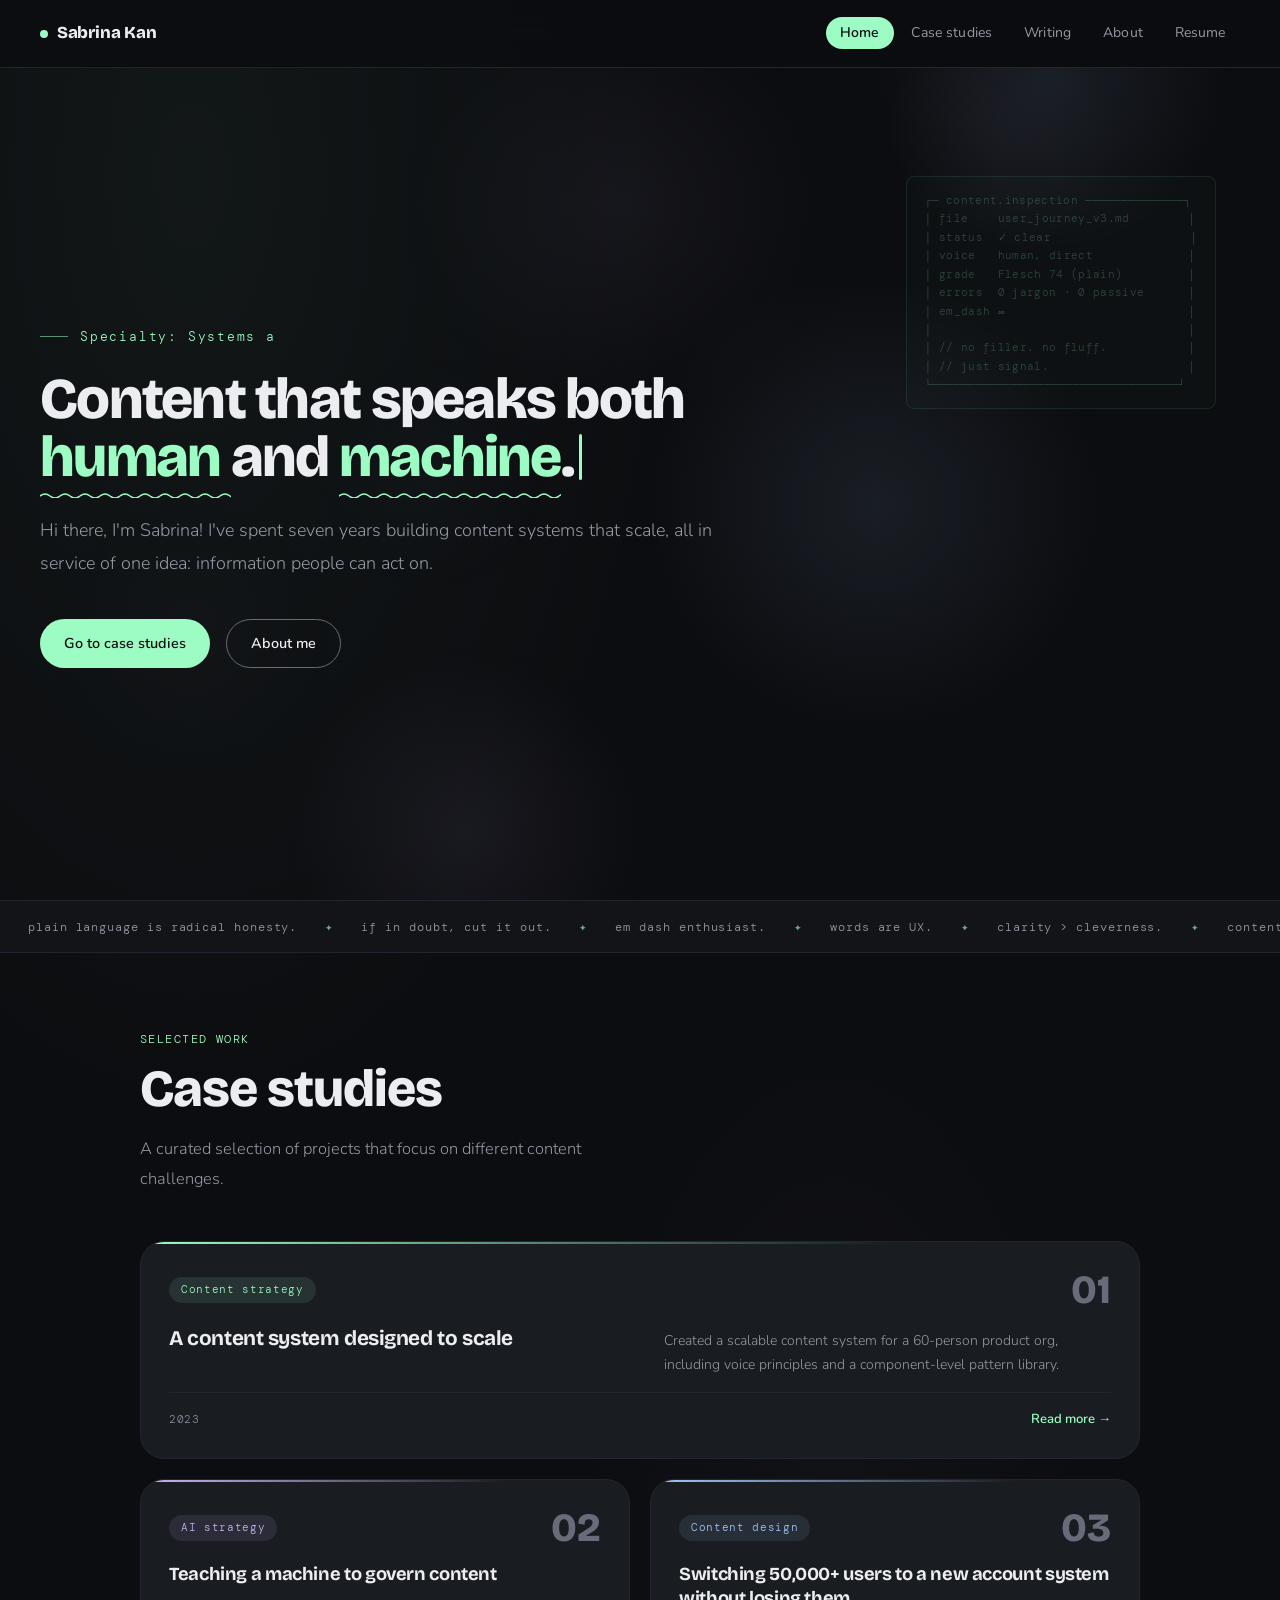
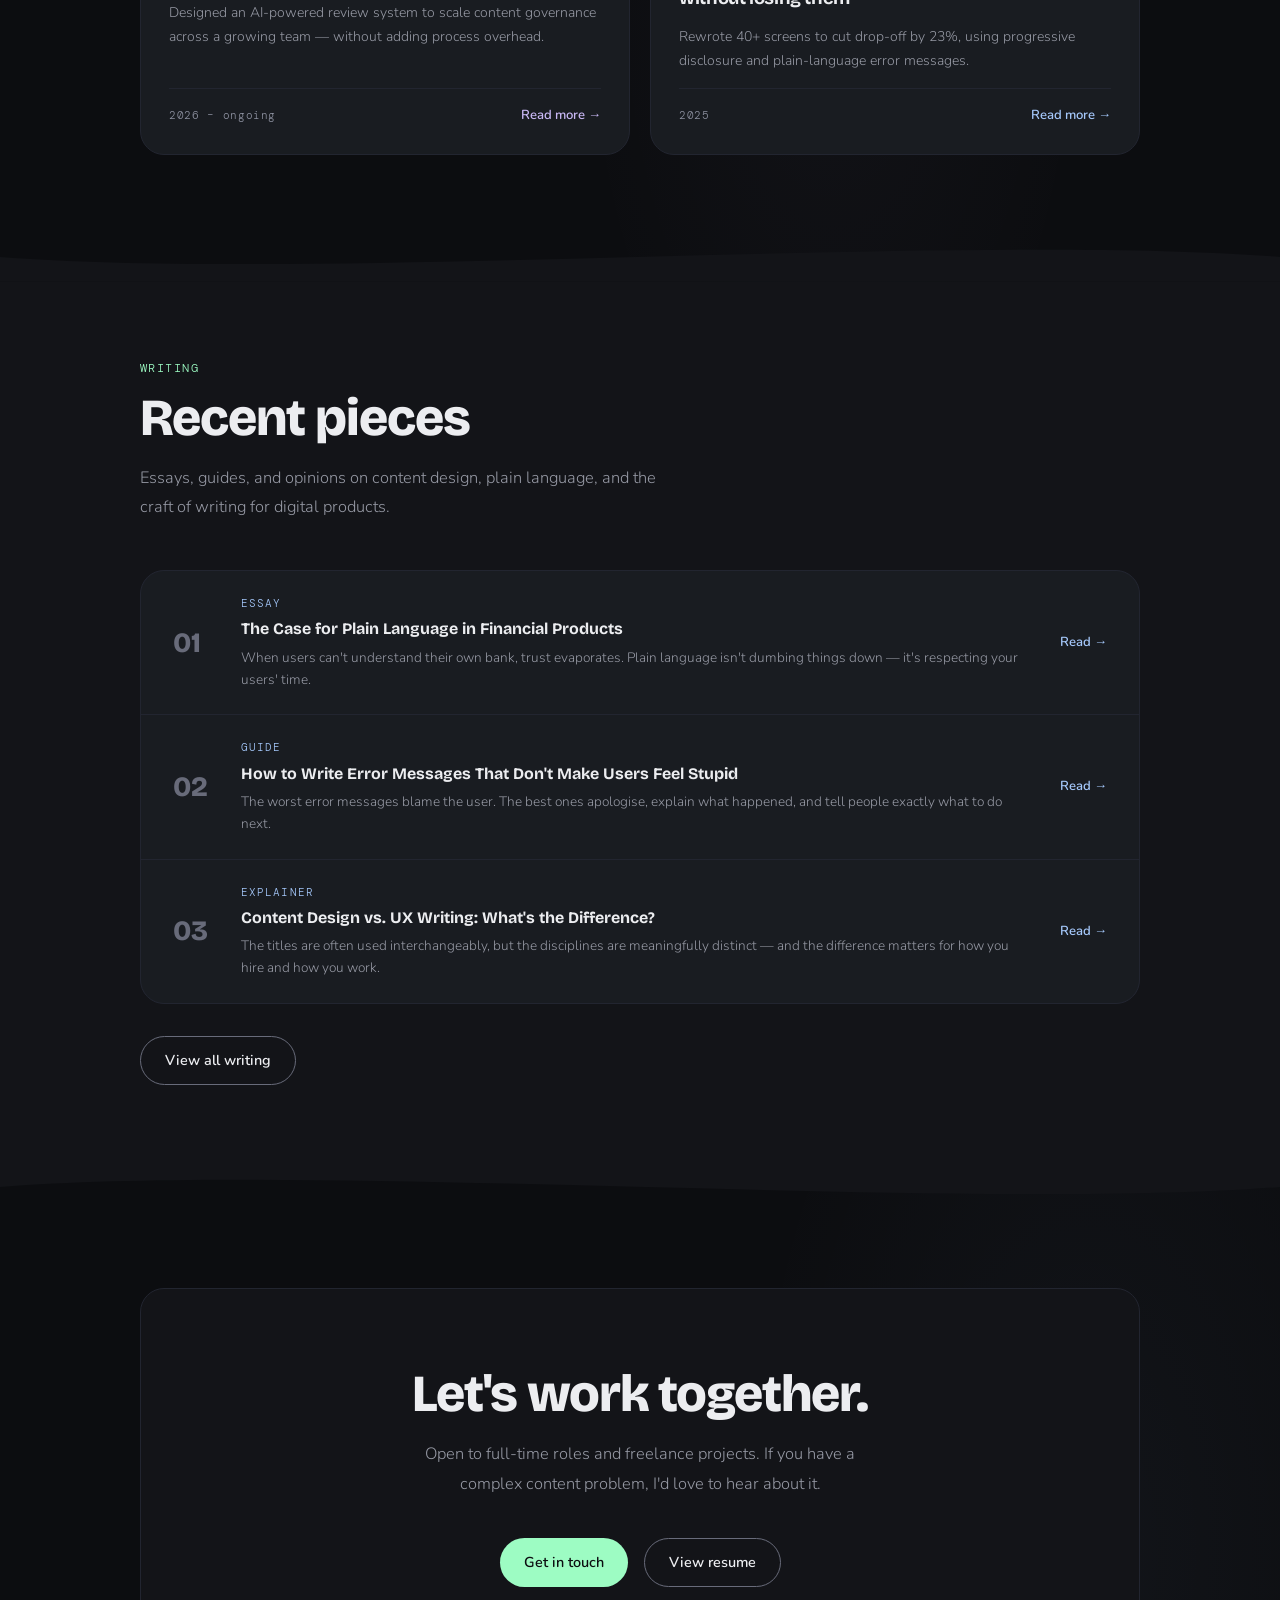
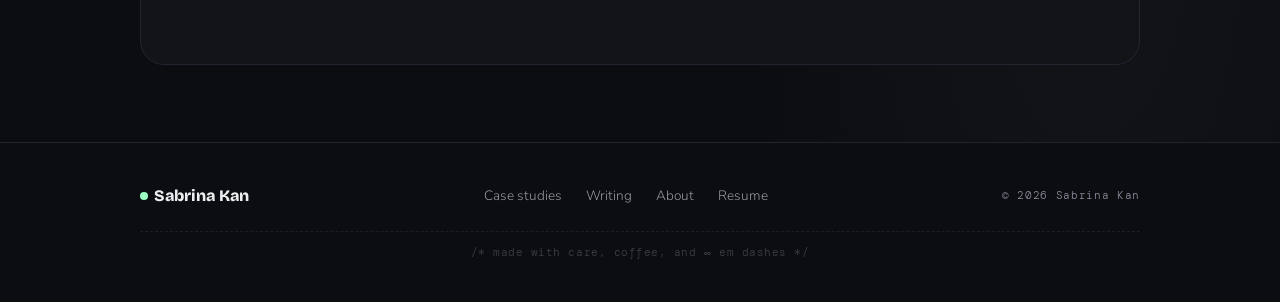
==== commit a17c07e4: "Add AI governance case study, reorder case studies, and site-wide polish - Renamed case-study-task t" ====
--- a/index.html
+++ b/index.html
@@ -25,6 +25,9 @@
       <li><a href="about.html">About</a></li>
       <li><a href="resume.html">Resume</a></li>
     </ul>
+    <button class="nav__hamburger" aria-label="Toggle navigation" aria-expanded="false">
+      <span></span><span></span><span></span>
+    </button>
   </nav>
 
   <main id="main-content">
@@ -52,11 +55,7 @@
         Content that speaks both<br /><em>human </em>and <em>machine</em>.<span class="hero__cursor" aria-hidden="true"></span>
       </h1>
       <p class="hero__sub reveal reveal-3">
-        Hi there, I'm Sabrina! I'm a content designer who thrives on untangling 
-        content challenges that enterprise teams have been wrestling with for years.
-      </p>
-      <p class="hero__sub reveal reveal-3">
-        If your content is complex, siloed, or not scaling the way it should, let's talk. 
+        Hi there, I'm Sabrina! I've spent seven years building content systems that scale, all in service of one idea: information people can act on.
       </p>
       <div class="hero__actions reveal reveal-4">
         <a href="case-studies.html" class="btn btn--primary">Go to case studies</a>
@@ -120,10 +119,42 @@
 
       <div class="work-grid">
 
-        <a href="case-study-account.html" class="card card--green scroll-reveal">
+        <a href="case-study-system.html" class="card card--green scroll-reveal">
           <div class="card__eyebrow">
-            <span class="tag tag--green">Content design</span>
+            <span class="tag tag--green">Content strategy</span>
             <span class="card__num">01</span>
+          </div>
+          <h3 class="card__title">A content system designed to scale</h3>
+          <p class="card__body">
+            Created a scalable content system for a 60-person product org,
+            including voice principles and a component-level pattern library.
+          </p>
+          <div class="card__footer">
+            <span class="card__meta">2023</span>
+            <span class="card__link">Read more →</span>
+          </div>
+        </a>
+
+        <a href="case-study-ai.html" class="card card--purple scroll-reveal" style="transition-delay:.1s">
+          <div class="card__eyebrow">
+            <span class="tag tag--purple">AI strategy</span>
+            <span class="card__num">02</span>
+          </div>
+          <h3 class="card__title">Teaching a machine to govern content</h3>
+          <p class="card__body">
+            Designed an AI-powered review system to scale content governance
+            across a growing team — without adding process overhead.
+          </p>
+          <div class="card__footer">
+            <span class="card__meta">2026 – ongoing</span>
+            <span class="card__link">Read more →</span>
+          </div>
+        </a>
+
+        <a href="case-study-account.html" class="card card--blue scroll-reveal" style="transition-delay:.2s">
+          <div class="card__eyebrow">
+            <span class="tag tag--blue">Content design</span>
+            <span class="card__num">03</span>
           </div>
           <h3 class="card__title">Switching 50,000+ users to a new account system without losing them</h3>
           <p class="card__body">
@@ -136,43 +167,12 @@
           </div>
         </a>
 
-        <a href="case-study-system.html" class="card card--blue scroll-reveal" style="transition-delay:.1s">
-          <div class="card__eyebrow">
-            <span class="tag tag--blue">Content strategy</span>
-            <span class="card__num">02</span>
-          </div>
-          <h3 class="card__title">A content system designed to scale</h3>
-          <p class="card__body">
-            Created a scalable content system for a 60-person product org,
-            including voice principles and a component-level pattern library.
-          </p>
-          <div class="card__footer">
-            <span class="card__meta">2023</span>
-            <span class="card__link">Read more →</span>
-          </div>
-        </a>
-
-        <a href="case-study-task.html" class="card card--purple scroll-reveal" style="transition-delay:.2s">
-          <div class="card__eyebrow">
-            <span class="tag tag--purple">End-to-End</span>
-            <span class="card__num">03</span>
-          </div>
-          <h3 class="card__title">Zero-to-One: A Collaborative Task App</h3>
-          <p class="card__body">
-            Partnered with product and design to define IA, label taxonomy,
-            and empty states for a brand-new productivity tool.
-          </p>
-          <div class="card__footer">
-            <span class="card__meta">SaaS · 2023</span>
-            <span class="card__link">Read more →</span>
-          </div>
-        </a>
-
       </div>
     </div>
   </section>
 
   <!-- BEFORE / AFTER -->
+  <!-- 
   <section class="section section--alt">
     <div class="container">
       <span class="eyebrow scroll-reveal">The craft</span>
@@ -228,10 +228,10 @@
             <p class="ba-text">"We need to verify your identity — it's a legal requirement and takes about 2 minutes."</p>
           </div>
         </div>
-
-      </div>
-    </div>
-  </section>
+      </div>
+    </div>
+  </section>
+  -->
 
   <!-- WAVE DIVIDER -->
   <div class="wave-divider" aria-hidden="true">
--- a/styles.css
+++ b/styles.css
@@ -295,7 +295,7 @@
   padding-inline: clamp(1.25rem, 5vw, 2.5rem);
 }
 
-.section     { padding: clamp(5rem, 9vw, 8rem) 0; }
+.section     { padding: clamp(3rem, 6vw, 5rem) 0; }
 .section--alt { background: var(--surface); }
 
 /* ============================================================
@@ -909,7 +909,7 @@
    INNER PAGE HERO (smaller, no canvas)
    ============================================================ */
 .page-hero {
-  padding: clamp(4rem, 8vw, 6rem) clamp(1.25rem, 5vw, 2.5rem) clamp(3rem, 5vw, 4rem);
+  padding: clamp(3rem, 6vw, 5rem) clamp(1.25rem, 5vw, 2.5rem) clamp(2rem, 3vw, 2.5rem);
   border-bottom: 1px solid var(--border);
   position: relative;
   overflow: hidden;
@@ -1323,6 +1323,64 @@
 
 .case-nav__link:hover .case-nav__title { color: var(--green); }
 
+.case-img-btn {
+  display: block;
+  background: none;
+  border: 1px solid var(--border);
+  border-radius: var(--radius-md);
+  padding: 0;
+  margin: 1.5rem auto;
+  cursor: zoom-in;
+  position: relative;
+  overflow: hidden;
+  max-width: 520px;
+  height: 300px;
+  transition: border-color 0.2s;
+}
+
+.case-img-btn__img {
+  display: block;
+  width: 100%;
+  height: auto;
+  transition: opacity 0.2s;
+}
+
+.case-img-btn:hover { border-color: var(--border-lit); }
+.case-img-btn:hover .case-img-btn__hint { opacity: 1; }
+.case-img-btn:hover .case-img-btn__img { opacity: 0.85; }
+
+.case-img-btn__hint {
+  position: absolute;
+  bottom: 0.6rem;
+  right: 0.6rem;
+  background: rgba(12, 13, 16, 0.8);
+  backdrop-filter: blur(8px);
+  border: 1px solid var(--border-lit);
+  color: var(--ink-muted);
+  font-family: var(--font-mono);
+  font-size: 0.65rem;
+  letter-spacing: 0.08em;
+  text-transform: uppercase;
+  padding: 0.3rem 0.7rem;
+  border-radius: var(--radius-pill);
+  opacity: 0;
+  transition: opacity 0.2s;
+  pointer-events: none;
+}
+
+
+.pullquote {
+  border-left: 3px solid var(--purple);
+  margin: 2rem 0;
+  padding: 0.75rem 1.5rem;
+  font-family: var(--font-display);
+  font-size: 1.1rem;
+  font-weight: 400;
+  color: var(--ink-muted);
+  line-height: 1.5;
+  font-style: italic;
+}
+
 /* ============================================================
    WRITING SAMPLES — PAGE
    ============================================================ */
@@ -1422,6 +1480,119 @@
 .writing-card__link:hover { gap: 0.5rem; }
 
 /* ============================================================
+   WRITING SAMPLES — SCREENSHOT LAYOUT
+   ============================================================ */
+.samples-list {
+  display: grid;
+  grid-template-columns: repeat(2, 1fr);
+  gap: 1.5rem;
+}
+
+.sample {
+  background: var(--card);
+  border: 1px solid var(--border);
+  border-radius: var(--radius-lg);
+  overflow: hidden;
+}
+
+.sample__header {
+  display: flex;
+  flex-direction: column;
+  gap: 0.4rem;
+  padding: 1.5rem 2rem;
+  border-bottom: 1px solid var(--border);
+}
+
+.sample__eyebrow {
+  display: flex;
+  align-items: center;
+  gap: 0.75rem;
+}
+
+.sample__type {
+  font-family: var(--font-mono);
+  font-size: 0.68rem;
+  letter-spacing: 0.1em;
+  text-transform: uppercase;
+  color: var(--purple);
+}
+
+.sample__meta {
+  font-family: var(--font-mono);
+  font-size: 0.68rem;
+  letter-spacing: 0.06em;
+  color: var(--ink-dim);
+}
+
+.sample__title {
+  font-family: var(--font-display);
+  font-size: 1.1rem;
+  font-weight: 700;
+  color: var(--ink);
+  line-height: 1.3;
+}
+
+.sample__screenshot-btn {
+  display: block;
+  width: 100%;
+  background: none;
+  border: none;
+  padding: 1.5rem 2rem;
+  cursor: zoom-in;
+  position: relative;
+}
+
+.sample__screenshot-btn:hover .sample__zoom-hint { opacity: 1; }
+
+.sample__img {
+  width: 100%;
+  height: 240px;
+  object-fit: cover;
+  object-position: top;
+  border-radius: var(--radius-md);
+  border: 1px solid var(--border);
+  display: block;
+  transition: opacity 0.2s;
+}
+
+.sample__screenshot-btn:hover .sample__img { opacity: 0.85; }
+
+.sample__zoom-hint {
+  position: absolute;
+  bottom: 2.25rem;
+  right: 2.75rem;
+  background: rgba(12, 13, 16, 0.8);
+  backdrop-filter: blur(8px);
+  border: 1px solid var(--border-lit);
+  color: var(--ink-muted);
+  font-family: var(--font-mono);
+  font-size: 0.65rem;
+  letter-spacing: 0.08em;
+  text-transform: uppercase;
+  padding: 0.3rem 0.7rem;
+  border-radius: var(--radius-pill);
+  opacity: 0;
+  transition: opacity 0.2s;
+  pointer-events: none;
+}
+
+.sample__note {
+  padding: 1rem 2rem 1.25rem;
+  font-size: 0.82rem;
+  color: var(--ink-dim);
+  line-height: 1.65;
+  border-top: 1px solid var(--border);
+  font-style: italic;
+}
+
+@media (max-width: 768px) {
+  .samples-list { grid-template-columns: 1fr; }
+  .sample__header { padding: 1.25rem; }
+  .sample__screenshot-btn { padding: 1.25rem; }
+  .sample__note { padding: 1rem 1.25rem; }
+}
+
+/* ============================================================
    ABOUT — PAGE
    ============================================================ */
 .about-layout {
@@ -1444,6 +1615,33 @@
   font-size: 1.35rem;
   color: var(--ink);
   margin-top: 0.75rem;
+}
+
+.about-list {
+  display: flex;
+  flex-direction: column;
+  gap: 0.5rem;
+  padding-left: 1.25rem;
+  list-style: none;
+}
+
+.about-list li {
+  font-size: 1rem;
+  color: var(--ink-muted);
+  line-height: 1.85;
+  padding-left: 0.75rem;
+  position: relative;
+}
+
+.about-list li::before {
+  content: '';
+  position: absolute;
+  left: -0.25rem;
+  top: 0.7em;
+  width: 5px;
+  height: 5px;
+  border-radius: 50%;
+  background: var(--green);
 }
 
 .skills-grid {
@@ -1471,6 +1669,139 @@
   background: var(--green);
 }
 
+/* Lightbox */
+.lightbox {
+  border: none;
+  background: transparent;
+  padding: 0;
+  max-width: 90vw;
+  max-height: 90vh;
+  position: fixed;
+  top: 50%;
+  left: 50%;
+  translate: -50% -50%;
+}
+
+.lightbox::backdrop {
+  background: rgba(0, 0, 0, 0.85);
+  backdrop-filter: blur(4px);
+}
+
+.lightbox__img {
+  display: block;
+  max-width: 90vw;
+  max-height: 85vh;
+  border-radius: var(--radius-md);
+  object-fit: contain;
+}
+
+.lightbox__close {
+  position: fixed;
+  top: 1.25rem;
+  right: 1.5rem;
+  background: var(--card);
+  border: 1px solid var(--border-lit);
+  color: var(--ink);
+  font-size: 1.5rem;
+  line-height: 1;
+  width: 2.25rem;
+  height: 2.25rem;
+  border-radius: var(--radius-pill);
+  cursor: pointer;
+  display: flex;
+  align-items: center;
+  justify-content: center;
+  transition: background 0.2s;
+}
+
+.lightbox__close:hover { background: var(--card-hover); }
+
+/* Button reset for recognition-item used as button */
+button.recognition-item {
+  width: 100%;
+  cursor: pointer;
+  text-align: left;
+  font: inherit;
+}
+
+.recognition-group-label {
+  font-family: var(--font-mono);
+  font-size: 0.68rem;
+  letter-spacing: 0.1em;
+  text-transform: uppercase;
+  color: var(--ink-dim);
+  margin-bottom: -0.25rem;
+}
+
+.recognition-list {
+  list-style: none;
+  display: grid;
+  grid-template-columns: repeat(2, 1fr);
+  gap: 0.5rem;
+  margin-top: 0.25rem;
+}
+
+.recognition-item {
+  display: flex;
+  align-items: center;
+  gap: 0.75rem;
+  padding: 0.6rem 0.75rem;
+  background: var(--card);
+  border: 1px solid var(--border);
+  border-radius: var(--radius-md);
+  transition: border-color 0.2s;
+  text-decoration: none;
+  color: inherit;
+}
+
+.recognition-item:hover { border-color: var(--border-lit); }
+
+.recognition-item__img-wrap {
+  width: 36px;
+  height: 36px;
+  flex-shrink: 0;
+  border-radius: var(--radius-sm);
+  overflow: hidden;
+  background: #fff;
+  display: flex;
+  align-items: center;
+  justify-content: center;
+  padding: 4px;
+}
+
+.recognition-item__img-wrap--screenshot {
+  background: var(--card-hover);
+  padding: 0;
+}
+
+.recognition-item__img {
+  width: 100%;
+  height: 100%;
+  object-fit: contain;
+  display: block;
+}
+
+
+.recognition-item__text {
+  display: flex;
+  flex-direction: column;
+  gap: 0.2rem;
+}
+
+.recognition-item__award {
+  font-size: 0.82rem;
+  font-weight: 600;
+  color: var(--ink);
+  line-height: 1.3;
+}
+
+.recognition-item__org {
+  font-family: var(--font-mono);
+  font-size: 0.65rem;
+  letter-spacing: 0.04em;
+  color: var(--ink-dim);
+}
+
 .about-sidebar { display: flex; flex-direction: column; gap: 2rem; position: relative; }
 
 .sidebar-block__label {
@@ -1485,28 +1816,23 @@
 
 .tool-tags { display: flex; flex-wrap: wrap; gap: 0.4rem; }
 
-/* Avatar placeholder */
+/* Avatar */
 .avatar-block {
   width: 200px;
   height: 200px;
   border-radius: var(--radius-lg);
-  background: linear-gradient(135deg, var(--card) 0%, var(--card-hover) 100%);
   border: 1px solid var(--border-lit);
-  display: flex;
-  align-items: center;
-  justify-content: center;
   position: relative;
   overflow: hidden;
-}
-
-.avatar-block__letter {
-  font-family: var(--font-display);
-  font-size: 5rem;
-  font-weight: 800;
-  color: var(--green);
-  animation: floatY 4s ease-in-out infinite;
-  position: relative;
-  z-index: 1;
+  flex-shrink: 0;
+}
+
+.avatar-block__img {
+  width: 100%;
+  height: 100%;
+  object-fit: cover;
+  object-position: center 45%;
+  display: block;
 }
 
 .avatar-block::before {
@@ -1686,44 +2012,116 @@
   .hero__ascii { animation: none; opacity: 1; }
 }
 
+/* ============================================================
+   RESPONSIVE — tablet (≤820px)
+   ============================================================ */
 @media (max-width: 820px) {
   .work-grid  { grid-template-columns: 1fr; }
-  .work-grid > :first-child {
-    grid-column: auto;
-    display: flex;
-    flex-direction: column;
-  }
+  .work-grid > :first-child { grid-column: auto; display: flex; flex-direction: column; }
   .ba-grid    { grid-template-columns: 1fr; }
   .writing-grid { grid-template-columns: 1fr; }
   .about-layout { grid-template-columns: 1fr; }
   .about-sidebar { flex-direction: row; flex-wrap: wrap; gap: 1.5rem; }
   .avatar-block { width: 100px; height: 100px; }
-  .avatar-block__letter { font-size: 2.75rem; }
-  .case-row {
-    grid-template-columns: 60px 1fr;
-    grid-template-rows: auto auto;
-  }
-  .case-row__aside {
-    grid-column: 2;
-    flex-direction: row;
-    align-items: center;
-    justify-content: space-between;
-  }
+  .case-row { grid-template-columns: 60px 1fr; grid-template-rows: auto auto; }
+  .case-row__aside { grid-column: 2; flex-direction: row; align-items: center; justify-content: space-between; }
   .case-overview { grid-template-columns: 1fr; }
   .resume-header { flex-direction: column; }
   .resume-header__contact { text-align: left; }
 }
 
-@media (max-width: 560px) {
-  .nav__links a { padding: 0.35rem 0.65rem; font-size: 0.82rem; }
+/* ============================================================
+   RESPONSIVE — mobile nav (≤640px)
+   ============================================================ */
+/* Hide hamburger on desktop */
+.nav__hamburger { display: none; }
+
+@media (max-width: 640px) {
+  /* Hamburger button */
+  .nav__hamburger {
+    display: flex;
+    flex-direction: column;
+    justify-content: center;
+    gap: 5px;
+    width: 2rem;
+    height: 2rem;
+    background: none;
+    border: none;
+    cursor: pointer;
+    padding: 0.2rem;
+    flex-shrink: 0;
+  }
+
+  .nav__hamburger span {
+    display: block;
+    width: 20px;
+    height: 2px;
+    background: var(--ink-muted);
+    border-radius: 2px;
+    transition: transform 0.22s, opacity 0.22s;
+  }
+
+  .nav--open .nav__hamburger span:nth-child(1) { transform: translateY(7px) rotate(45deg); }
+  .nav--open .nav__hamburger span:nth-child(2) { opacity: 0; }
+  .nav--open .nav__hamburger span:nth-child(3) { transform: translateY(-7px) rotate(-45deg); }
+
+  /* Collapsed nav links */
+  .nav__links {
+    display: none;
+    position: absolute;
+    top: var(--nav-h);
+    left: 0;
+    right: 0;
+    flex-direction: column;
+    gap: 0.25rem;
+    padding: 0.75rem 1rem 1rem;
+    background: rgba(12, 13, 16, 0.97);
+    backdrop-filter: blur(24px);
+    border-bottom: 1px solid var(--border);
+    z-index: 99;
+  }
+
+  .nav--open .nav__links { display: flex; }
+
+  .nav__links li { width: 100%; }
+  .nav__links a  { display: block; width: 100%; padding: 0.6rem 0.9rem; }
+}
+
+/* ============================================================
+   RESPONSIVE — small mobile (≤480px)
+   ============================================================ */
+@media (max-width: 480px) {
+  .section { padding: clamp(3rem, 8vw, 5rem) 0; }
+
+  /* Case studies list */
   .case-row { display: block; }
   .case-row__num { font-size: 2rem; margin-bottom: 0.75rem; }
   .case-row__aside { display: flex; flex-direction: row; justify-content: space-between; margin-top: 1.25rem; }
+
+  /* Recognition */
+  .recognition-list { grid-template-columns: 1fr; }
+
+  /* Writing samples */
   .writing-item { flex-wrap: wrap; gap: 1rem; }
   .writing-item__link { margin-left: auto; }
-  .footer__inner { flex-direction: column; align-items: flex-start; }
+
+  /* Footer */
+  .footer__inner { flex-direction: column; align-items: flex-start; gap: 1rem; }
+  .footer__links { flex-wrap: wrap; gap: 0.75rem 1.25rem; }
+
+  /* Resume */
   .resume-entry { grid-template-columns: 1fr; }
   .resume-entry__period { text-align: left; grid-row: auto; grid-column: auto; }
+
+  /* Skills grid → single column */
+  .skills-grid { grid-template-columns: 1fr; }
+
+  /* Case nav stacks on very small screens */
+  .case-nav { flex-direction: column; gap: 0.75rem; }
+  .case-nav__link--right { text-align: left; }
+
+  /* Page hero tighter */
+  .page-hero__title { font-size: clamp(1.75rem, 8vw, 2.5rem); }
 }
 
 /* ============================================================
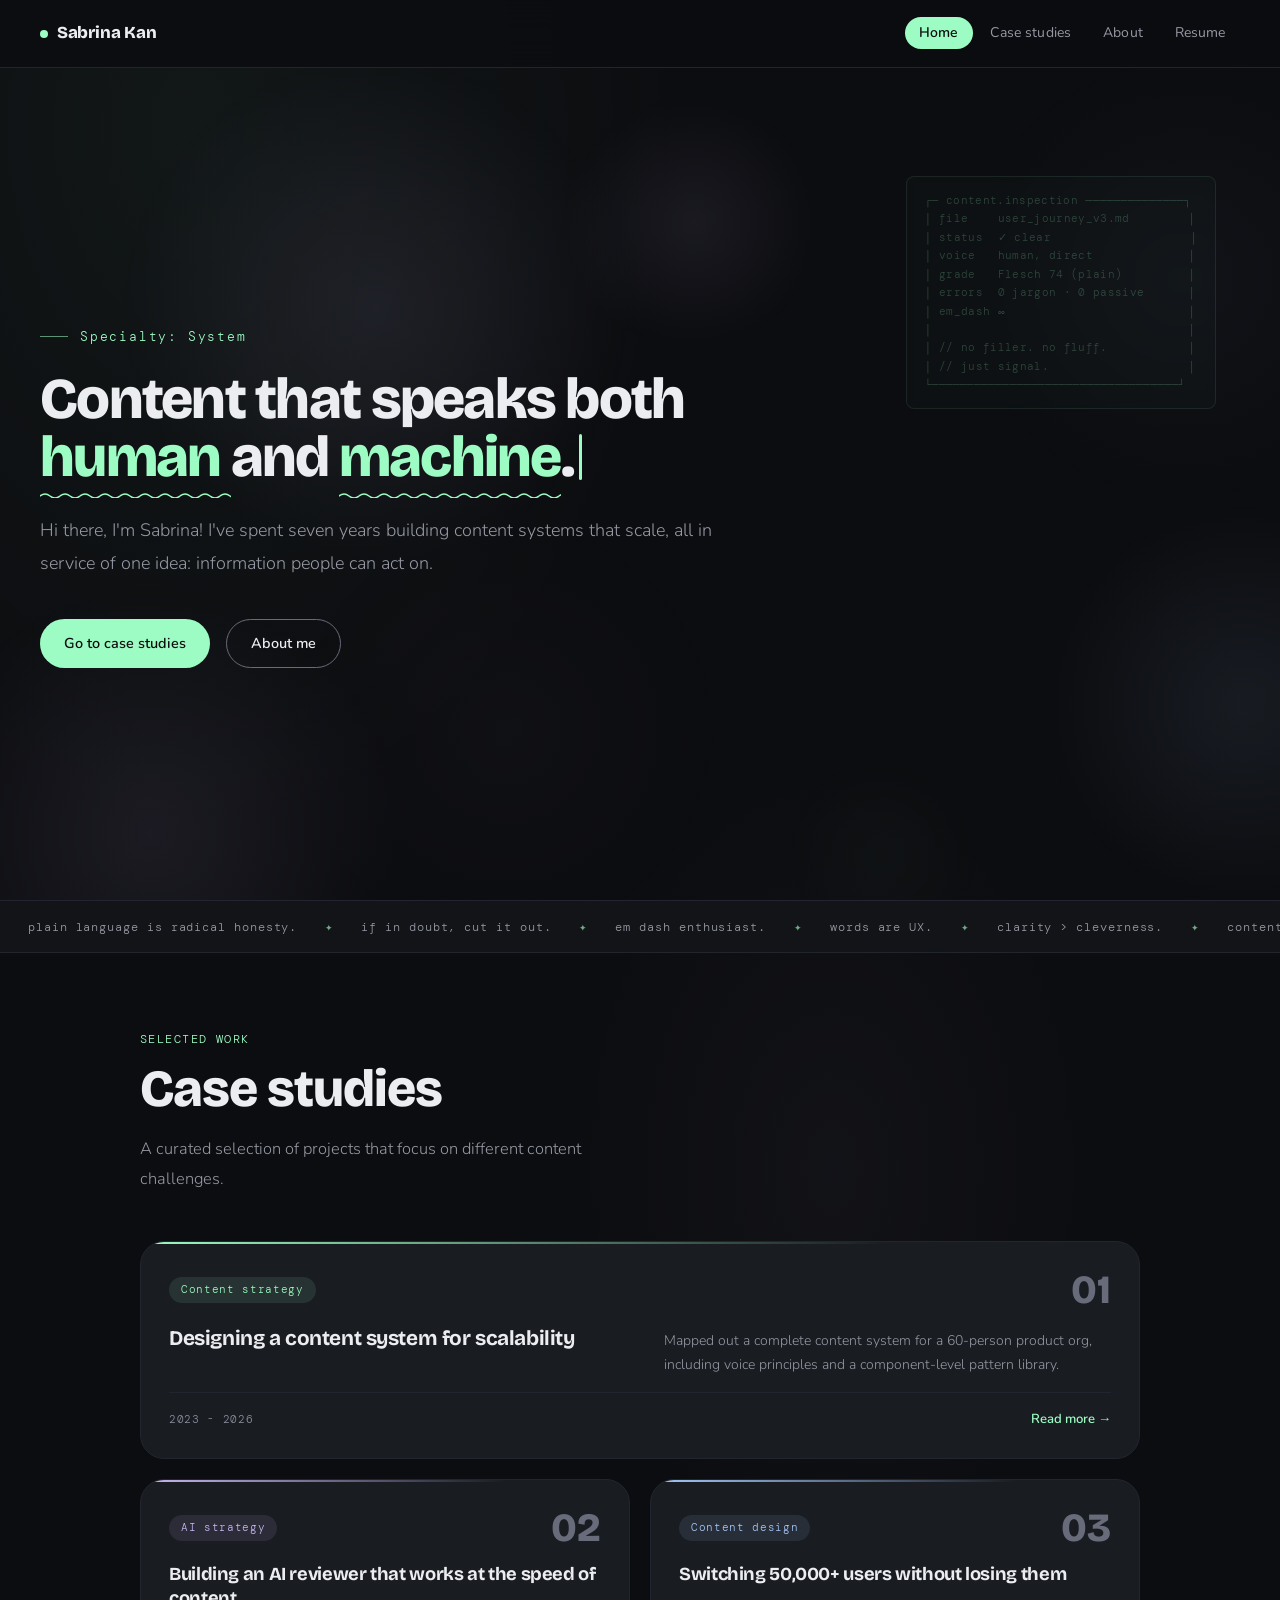
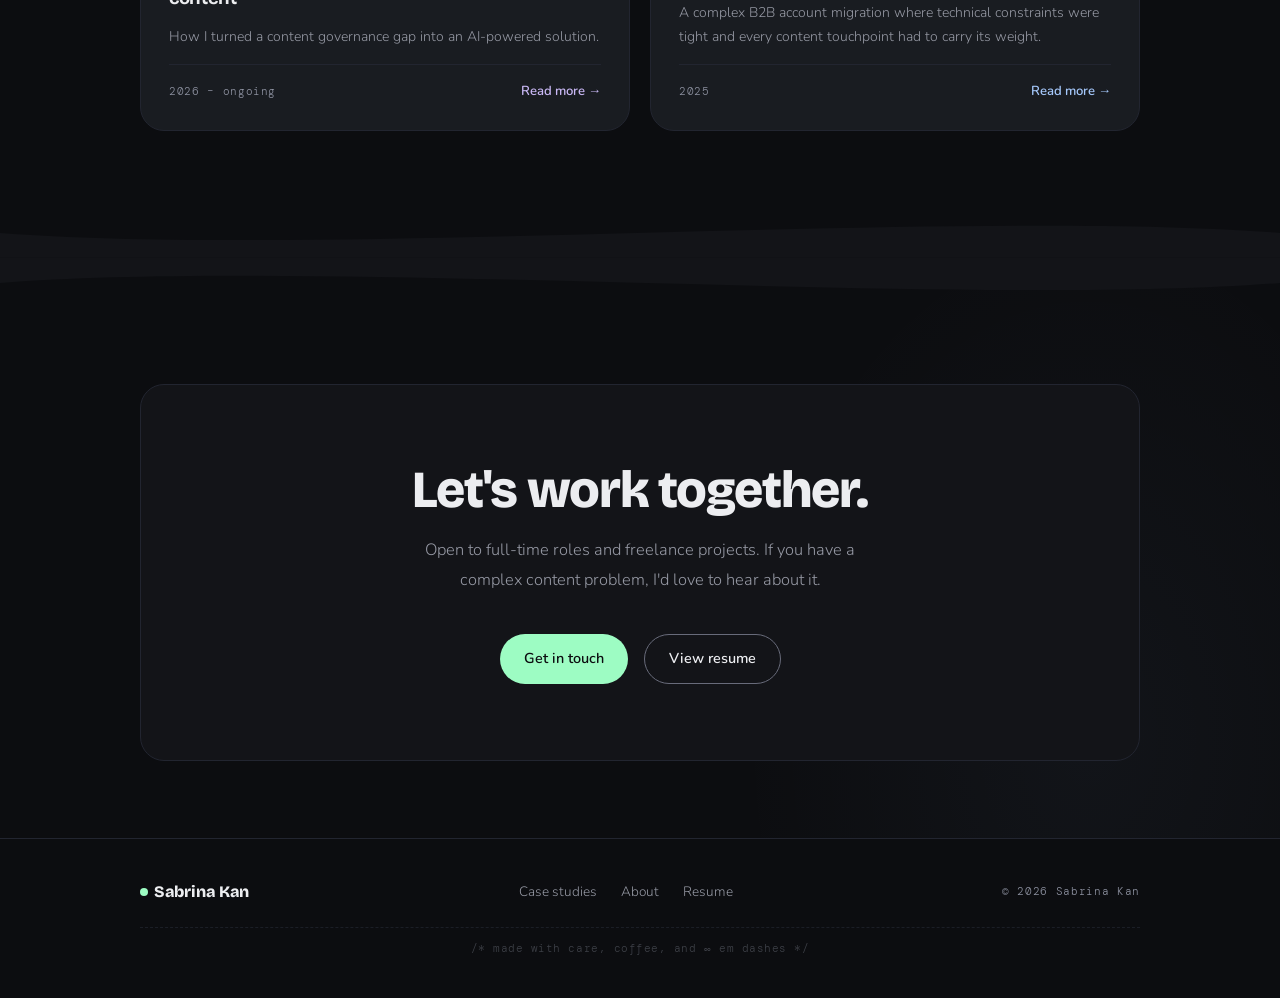
==== commit 602d3fd2: "Update case studies, writing samples layout, and skills sections - Rewrote case-study-ai with new ti" ====
--- a/index.html
+++ b/index.html
@@ -21,7 +21,7 @@
     <ul class="nav__links">
       <li><a href="index.html">Home</a></li>
       <li><a href="case-studies.html">Case studies</a></li>
-      <li><a href="writing-samples.html">Writing</a></li>
+
       <li><a href="about.html">About</a></li>
       <li><a href="resume.html">Resume</a></li>
     </ul>
@@ -124,13 +124,13 @@
             <span class="tag tag--green">Content strategy</span>
             <span class="card__num">01</span>
           </div>
-          <h3 class="card__title">A content system designed to scale</h3>
+          <h3 class="card__title">Designing a content system for scalability</h3>
           <p class="card__body">
-            Created a scalable content system for a 60-person product org,
+            Mapped out a complete content system for a 60-person product org,
             including voice principles and a component-level pattern library.
           </p>
           <div class="card__footer">
-            <span class="card__meta">2023</span>
+            <span class="card__meta">2023 - 2026</span>
             <span class="card__link">Read more →</span>
           </div>
         </a>
@@ -140,10 +140,9 @@
             <span class="tag tag--purple">AI strategy</span>
             <span class="card__num">02</span>
           </div>
-          <h3 class="card__title">Teaching a machine to govern content</h3>
+          <h3 class="card__title">Building an AI reviewer that works at the speed of content</h3>
           <p class="card__body">
-            Designed an AI-powered review system to scale content governance
-            across a growing team — without adding process overhead.
+            How I turned a content governance gap into an AI-powered solution.
           </p>
           <div class="card__footer">
             <span class="card__meta">2026 – ongoing</span>
@@ -156,10 +155,9 @@
             <span class="tag tag--blue">Content design</span>
             <span class="card__num">03</span>
           </div>
-          <h3 class="card__title">Switching 50,000+ users to a new account system without losing them</h3>
+          <h3 class="card__title">Switching 50,000+ users without losing them</h3>
           <p class="card__body">
-            Rewrote 40+ screens to cut drop-off by 23%, using progressive
-            disclosure and plain-language error messages.
+            A complex B2B account migration where technical constraints were tight and every content touchpoint had to carry its weight.
           </p>
           <div class="card__footer">
             <span class="card__meta">2025</span>
@@ -241,13 +239,13 @@
   </div>
 
   <!-- WRITING TEASER -->
+  <!--
   <section class="section section--alt">
     <div class="container">
       <span class="eyebrow scroll-reveal">Writing</span>
-      <h2 class="section__title scroll-reveal">Recent pieces</h2>
+      <h2 class="section__title scroll-reveal">Writing samples</h2>
       <p class="section__lead scroll-reveal">
-        Essays, guides, and opinions on content design, plain language, and
-        the craft of writing for digital products.
+        A curated selection of UI copy, error messages, and product content.
       </p>
 
       <div class="writing-list scroll-reveal">
@@ -255,40 +253,25 @@
         <a class="writing-item" href="writing-samples.html">
           <span class="writing-item__num">01</span>
           <div class="writing-item__content">
-            <span class="writing-item__type">Essay</span>
-            <p class="writing-item__title">The Case for Plain Language in Financial Products</p>
+            <span class="writing-item__type">Product copy · Knox Documentation · 2022</span>
+            <p class="writing-item__title">Knox Suite admin guide blurbs</p>
             <p class="writing-item__excerpt">
-              When users can't understand their own bank, trust evaporates. Plain
-              language isn't dumbing things down — it's respecting your users' time.
+              Each blurb had to distinguish one Knox product from another, use consistent grammatical structure, and avoid jargon while still being precise enough for IT admins.
             </p>
           </div>
-          <span class="writing-item__link">Read →</span>
+          <span class="writing-item__link">View →</span>
         </a>
 
         <a class="writing-item" href="writing-samples.html">
           <span class="writing-item__num">02</span>
           <div class="writing-item__content">
-            <span class="writing-item__type">Guide</span>
-            <p class="writing-item__title">How to Write Error Messages That Don't Make Users Feel Stupid</p>
+            <span class="writing-item__type">Onboarding copy · Knox Suite · 2025</span>
+            <p class="writing-item__title">Knox registration flow — product selection</p>
             <p class="writing-item__excerpt">
-              The worst error messages blame the user. The best ones apologise,
-              explain what happened, and tell people exactly what to do next.
+              Onboarding copy for a multi-product platform is a content IA problem as much as a writing problem — each option needed to be specific enough to self-select accurately.
             </p>
           </div>
-          <span class="writing-item__link">Read →</span>
-        </a>
-
-        <a class="writing-item" href="writing-samples.html">
-          <span class="writing-item__num">03</span>
-          <div class="writing-item__content">
-            <span class="writing-item__type">Explainer</span>
-            <p class="writing-item__title">Content Design vs. UX Writing: What's the Difference?</p>
-            <p class="writing-item__excerpt">
-              The titles are often used interchangeably, but the disciplines are
-              meaningfully distinct — and the difference matters for how you hire and how you work.
-            </p>
-          </div>
-          <span class="writing-item__link">Read →</span>
+          <span class="writing-item__link">View →</span>
         </a>
 
       </div>
@@ -298,6 +281,7 @@
       </div>
     </div>
   </section>
+  -->
 
   <!-- WAVE DIVIDER (reverse) -->
   <div class="wave-divider" aria-hidden="true">
@@ -316,7 +300,7 @@
           content problem, I'd love to hear about it.
         </p>
         <div class="cta-block__actions">
-          <a href="mailto:hello@sabrinakan.com" class="btn btn--primary">Get in touch</a>
+          <a href="mailto:sabrinawkan@gmail.com" class="btn btn--primary">Get in touch</a>
           <a href="resume.html" class="btn btn--outline">View resume</a>
         </div>
       </div>
@@ -334,7 +318,7 @@
       </a>
       <nav class="footer__links">
         <a href="case-studies.html">Case studies</a>
-        <a href="writing-samples.html">Writing</a>
+
         <a href="about.html">About</a>
         <a href="resume.html">Resume</a>
       </nav>
--- a/styles.css
+++ b/styles.css
@@ -1483,8 +1483,8 @@
    WRITING SAMPLES — SCREENSHOT LAYOUT
    ============================================================ */
 .samples-list {
-  display: grid;
-  grid-template-columns: repeat(2, 1fr);
+  display: flex;
+  flex-direction: column;
   gap: 1.5rem;
 }
 
@@ -1532,12 +1532,18 @@
   line-height: 1.3;
 }
 
+.sample__body {
+  display: grid;
+  grid-template-columns: 1fr 2fr;
+  align-items: stretch;
+}
+
 .sample__screenshot-btn {
   display: block;
-  width: 100%;
   background: none;
   border: none;
-  padding: 1.5rem 2rem;
+  border-right: 1px solid var(--border);
+  padding: 1.5rem;
   cursor: zoom-in;
   position: relative;
 }
@@ -1546,7 +1552,8 @@
 
 .sample__img {
   width: 100%;
-  height: 240px;
+  height: 100%;
+  min-height: 180px;
   object-fit: cover;
   object-position: top;
   border-radius: var(--radius-md);
@@ -1559,8 +1566,8 @@
 
 .sample__zoom-hint {
   position: absolute;
-  bottom: 2.25rem;
-  right: 2.75rem;
+  bottom: 2rem;
+  right: 2rem;
   background: rgba(12, 13, 16, 0.8);
   backdrop-filter: blur(8px);
   border: 1px solid var(--border-lit);
@@ -1577,18 +1584,18 @@
 }
 
 .sample__note {
-  padding: 1rem 2rem 1.25rem;
+  padding: 1.5rem 2rem;
   font-size: 0.82rem;
   color: var(--ink-dim);
   line-height: 1.65;
-  border-top: 1px solid var(--border);
   font-style: italic;
+  align-self: center;
 }
 
 @media (max-width: 768px) {
-  .samples-list { grid-template-columns: 1fr; }
   .sample__header { padding: 1.25rem; }
-  .sample__screenshot-btn { padding: 1.25rem; }
+  .sample__body { grid-template-columns: 1fr; }
+  .sample__screenshot-btn { border-right: none; border-bottom: 1px solid var(--border); padding: 1.25rem; }
   .sample__note { padding: 1rem 1.25rem; }
 }
 
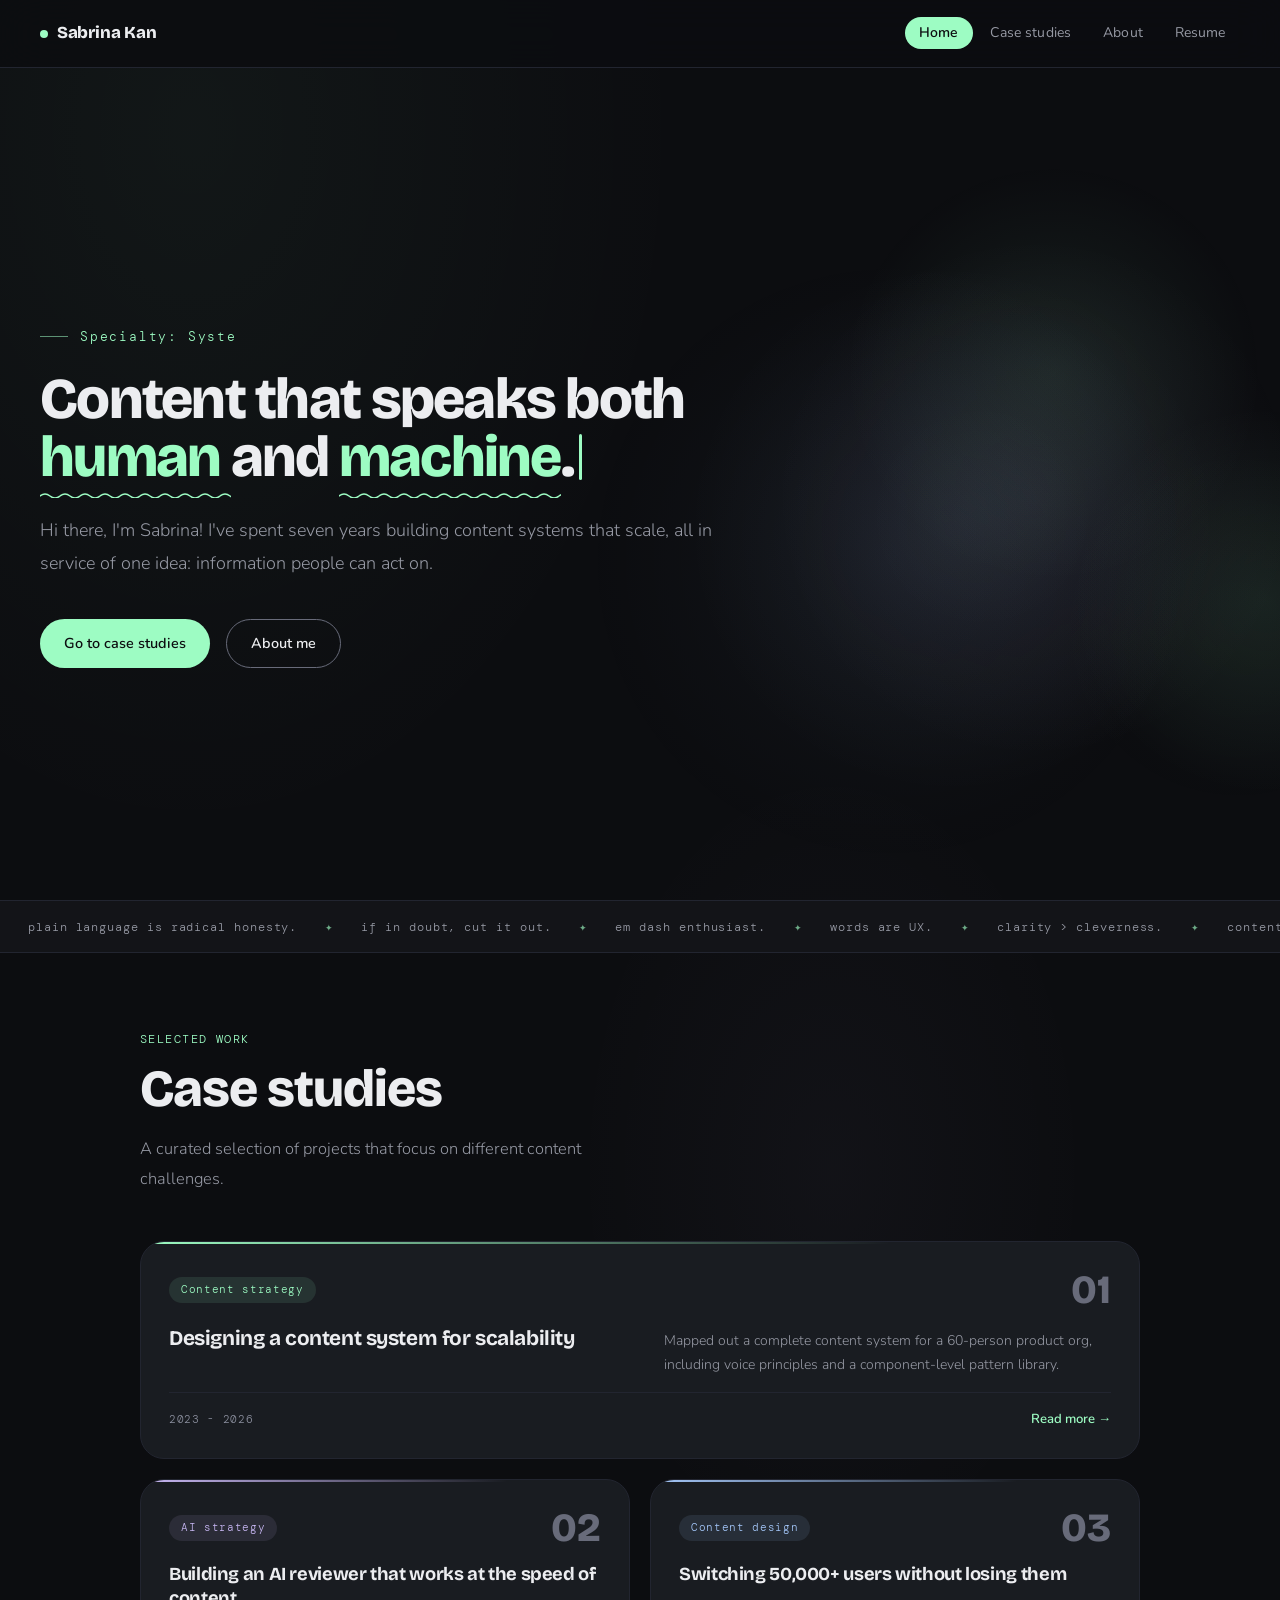
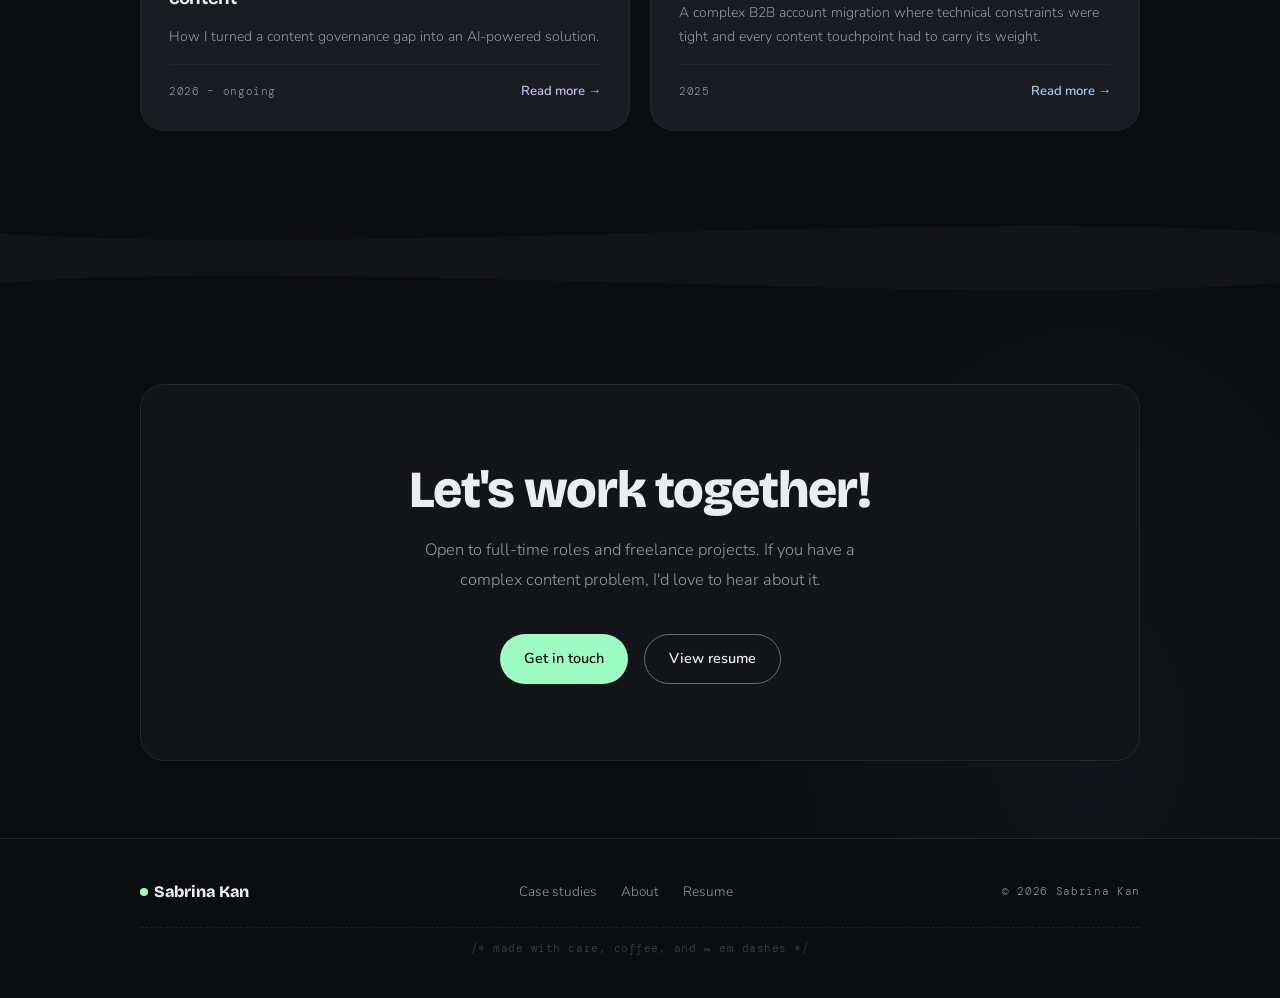
==== commit 69a99615: "Refine copy across case studies and homepage, add AI agent sample image - Tighten role description i" ====
--- a/index.html
+++ b/index.html
@@ -36,19 +36,6 @@
   <section class="hero">
     <canvas class="hero__canvas" aria-hidden="true"></canvas>
 
-    <div class="hero__ascii" aria-hidden="true"><pre class="hero__ascii-panel">
-┌─ content.inspection ──────────────┐
-│ file    user_journey_v3.md        │
-│ status  ✓ clear                   │
-│ voice   human, direct             │
-│ grade   Flesch 74 (plain)         │
-│ errors  0 jargon · 0 passive      │
-│ em_dash ∞                         │
-│                                   │
-│ // no filler. no fluff.           │
-│ // just signal.                   │
-└───────────────────────────────────┘</pre></div>
-
     <div class="hero__content">
       <p class="hero__eyebrow reveal reveal-1" data-tw="Specialty: Systems and processes"></p>
       <h1 class="hero__title reveal reveal-2">
@@ -85,8 +72,6 @@
       <span class="ticker__sep">✦</span>
       <span class="ticker__item">oxford comma always.</span>
       <span class="ticker__sep">✦</span>
-      <span class="ticker__item">Plain language is radical honesty.</span>
-      <span class="ticker__sep">✦</span>
       <span class="ticker__item">if in doubt, cut it out.</span>
       <span class="ticker__sep">✦</span>
       <span class="ticker__item">em dash enthusiast.</span>
@@ -294,7 +279,7 @@
   <section class="section">
     <div class="container">
       <div class="cta-block scroll-reveal">
-        <h2 class="cta-block__title">Let's work together.</h2>
+        <h2 class="cta-block__title">Let's work together!</h2>
         <p class="cta-block__sub">
           Open to full-time roles and freelance projects. If you have a complex
           content problem, I'd love to hear about it.
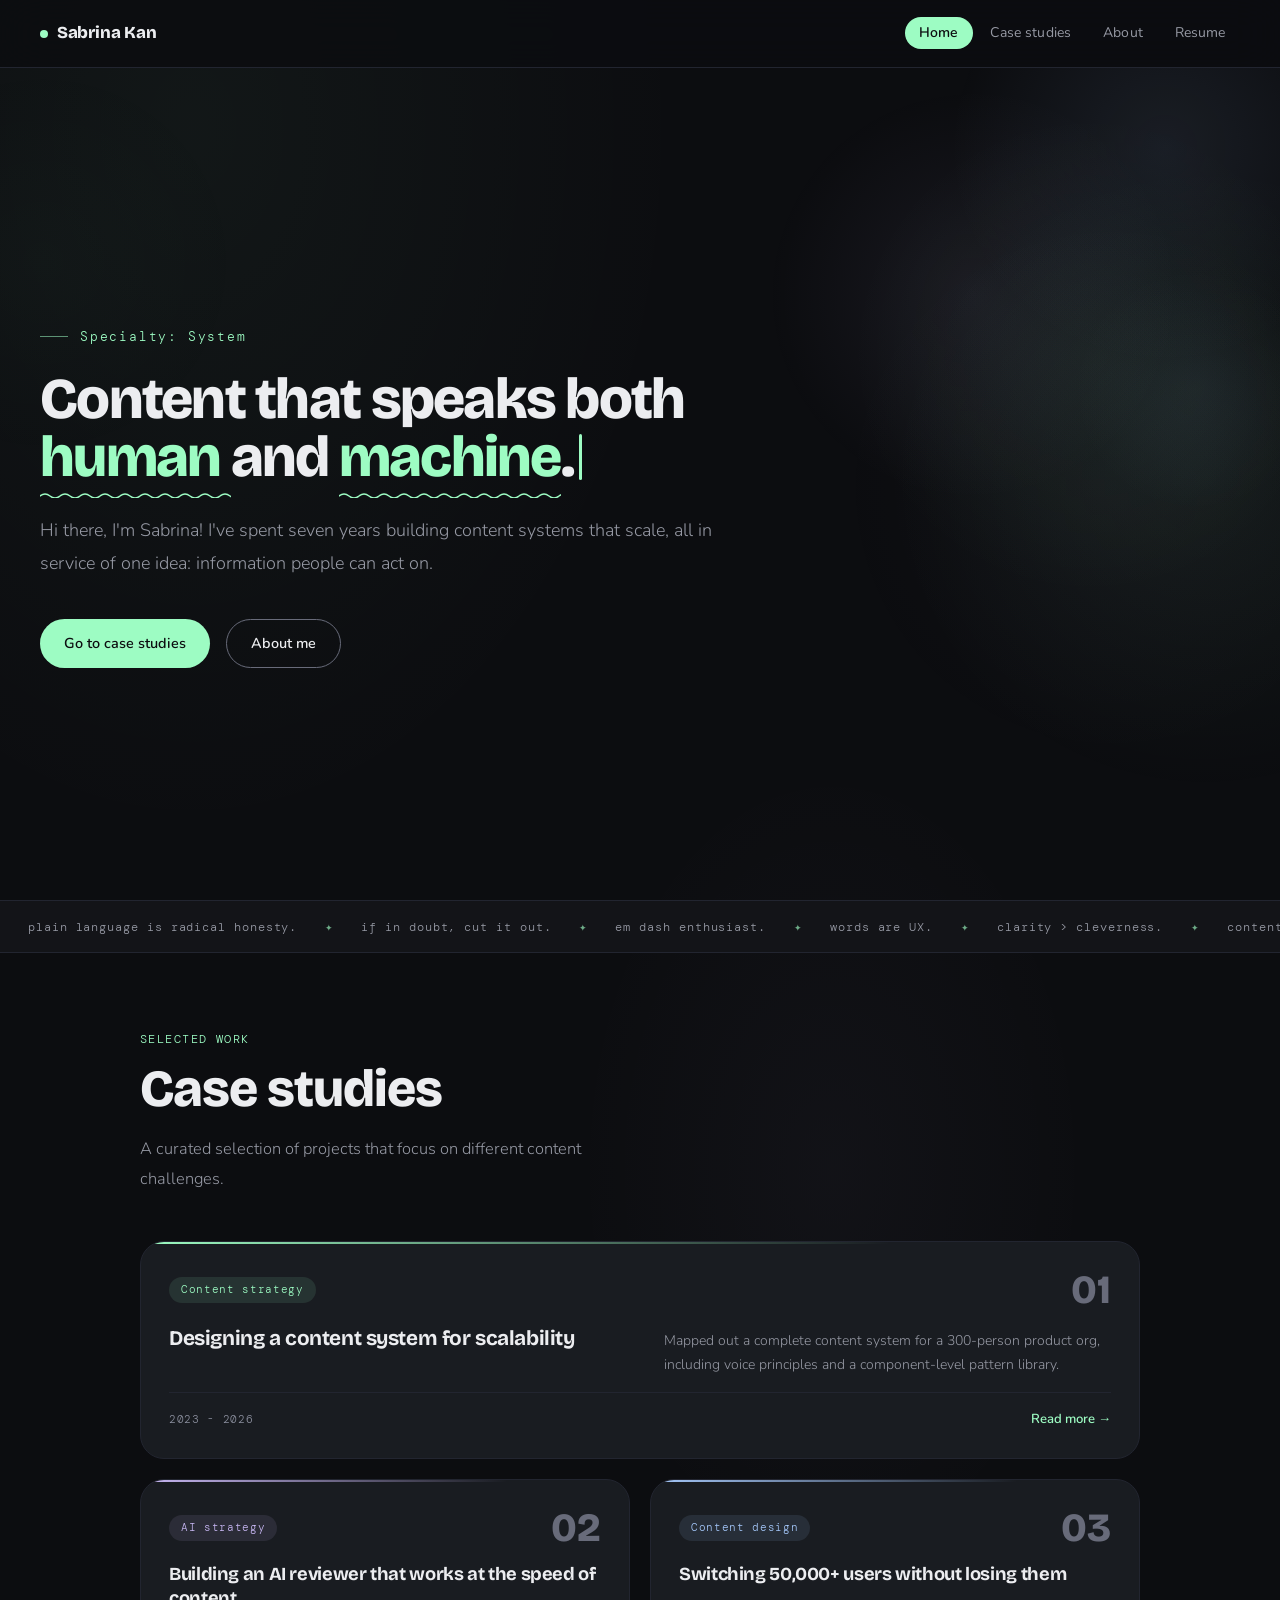
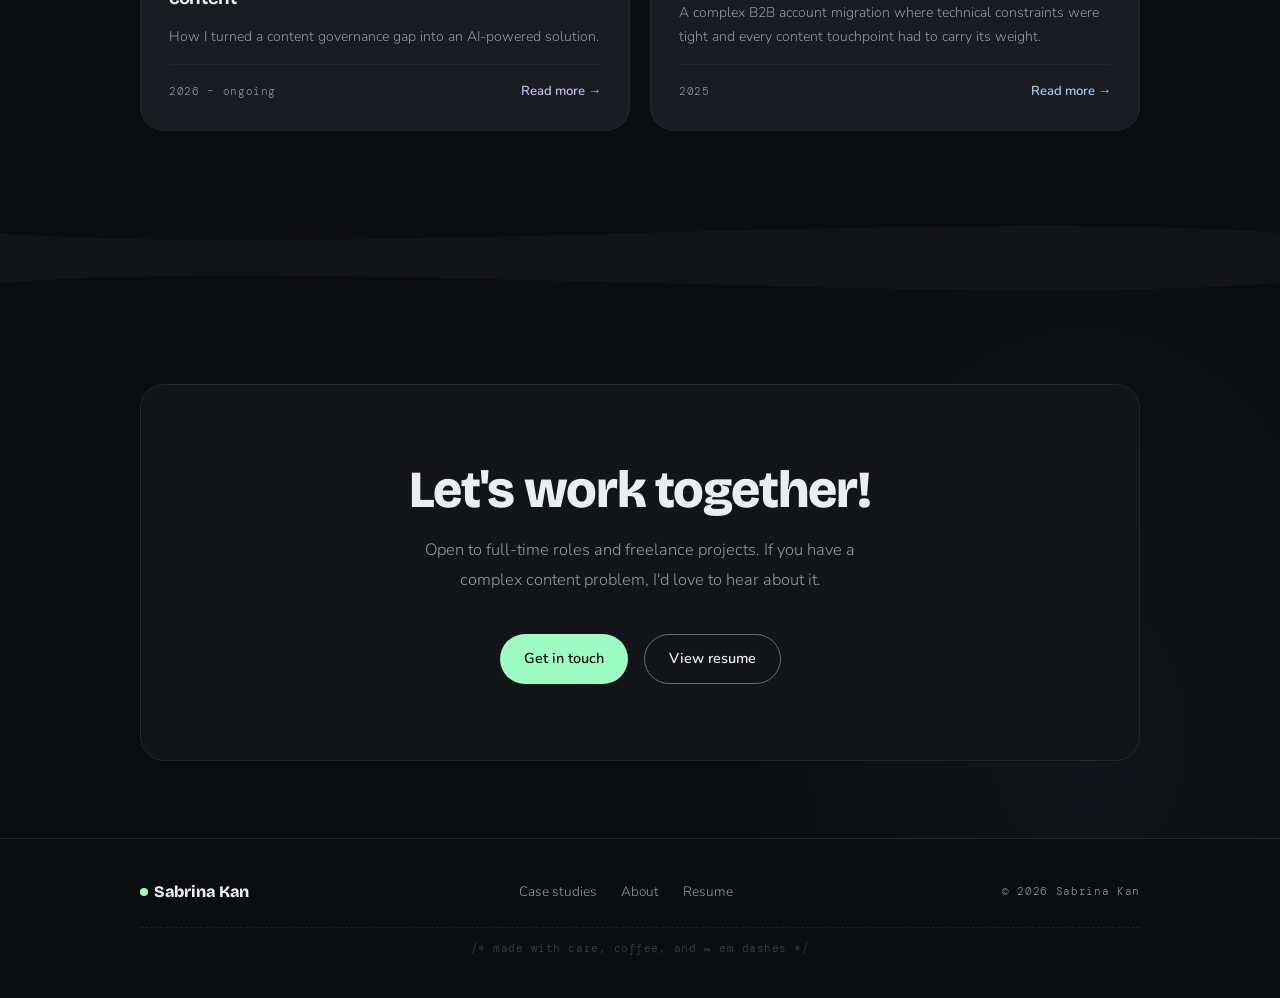
==== commit 9062b5ec: "Refine copy across portfolio pages - Remove redundant hobbies line from about page - Update org size" ====
--- a/index.html
+++ b/index.html
@@ -111,7 +111,7 @@
           </div>
           <h3 class="card__title">Designing a content system for scalability</h3>
           <p class="card__body">
-            Mapped out a complete content system for a 60-person product org,
+            Mapped out a complete content system for a 300-person product org,
             including voice principles and a component-level pattern library.
           </p>
           <div class="card__footer">
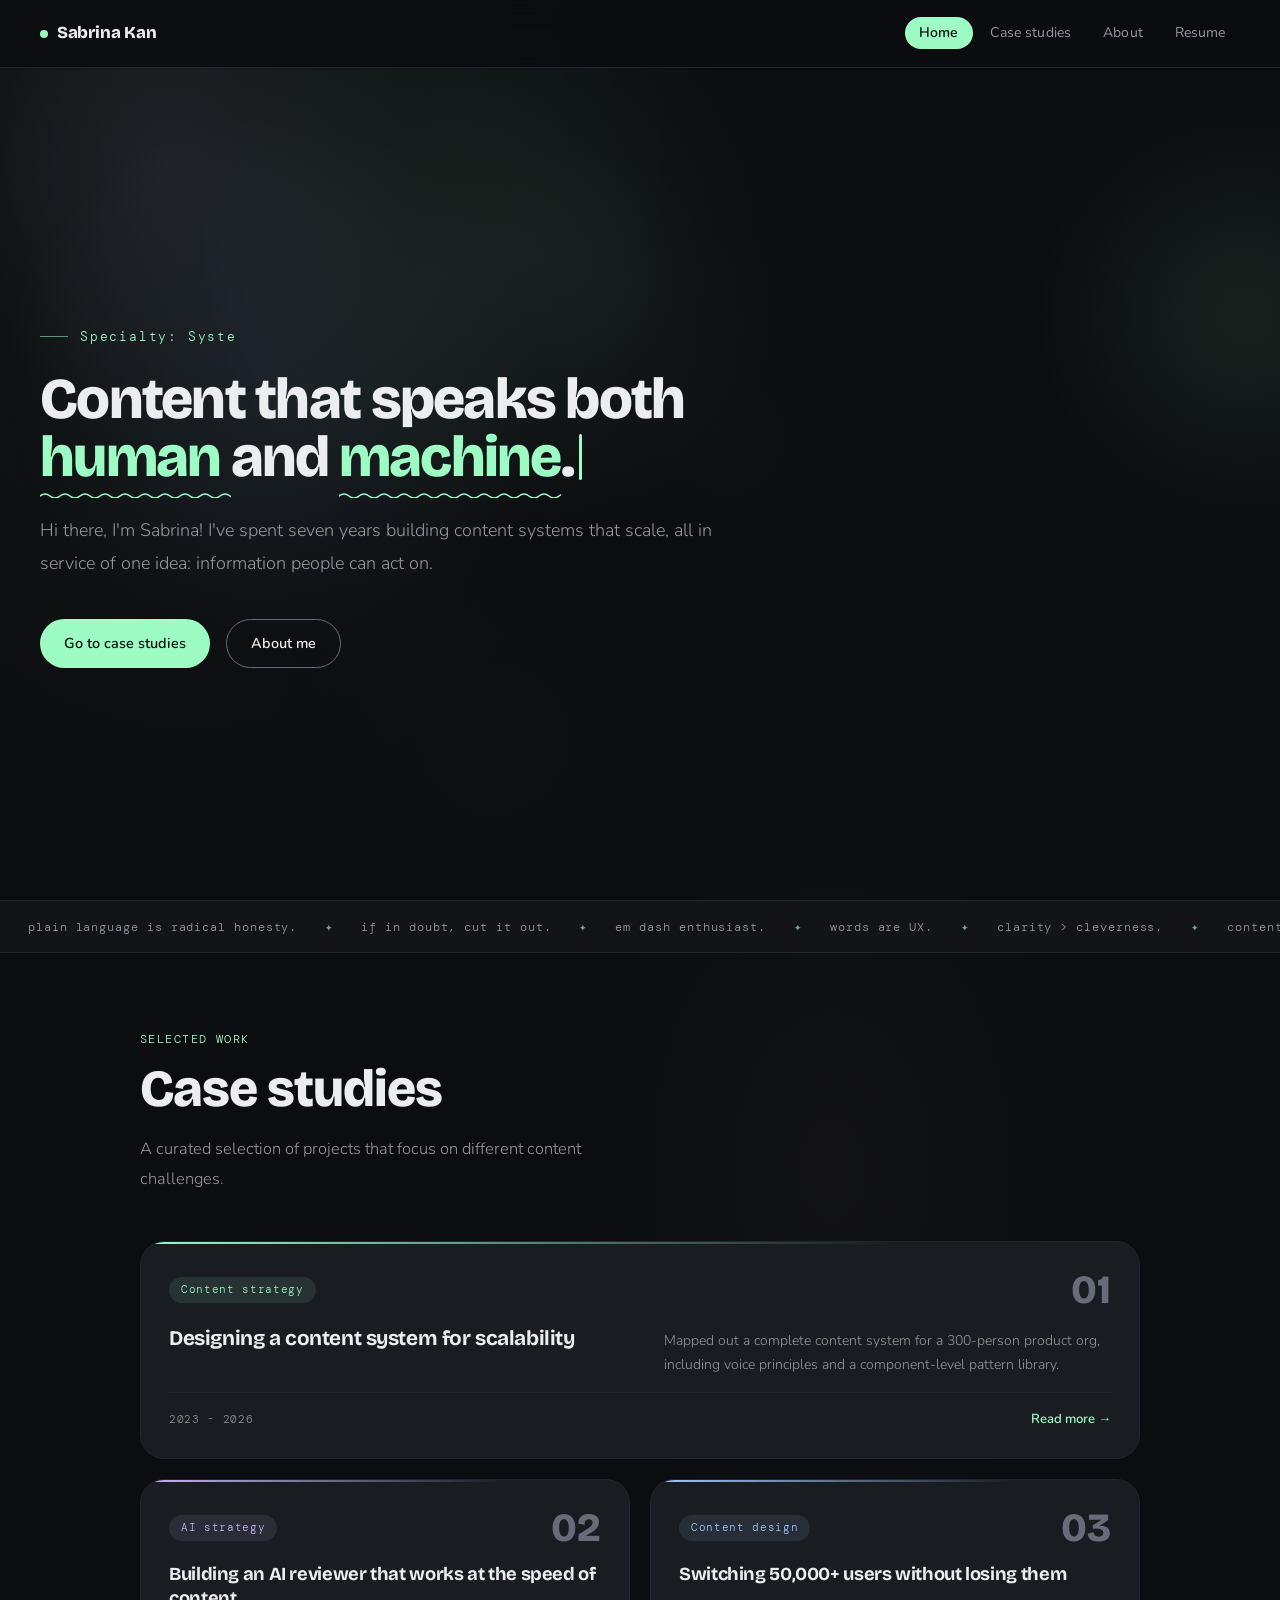
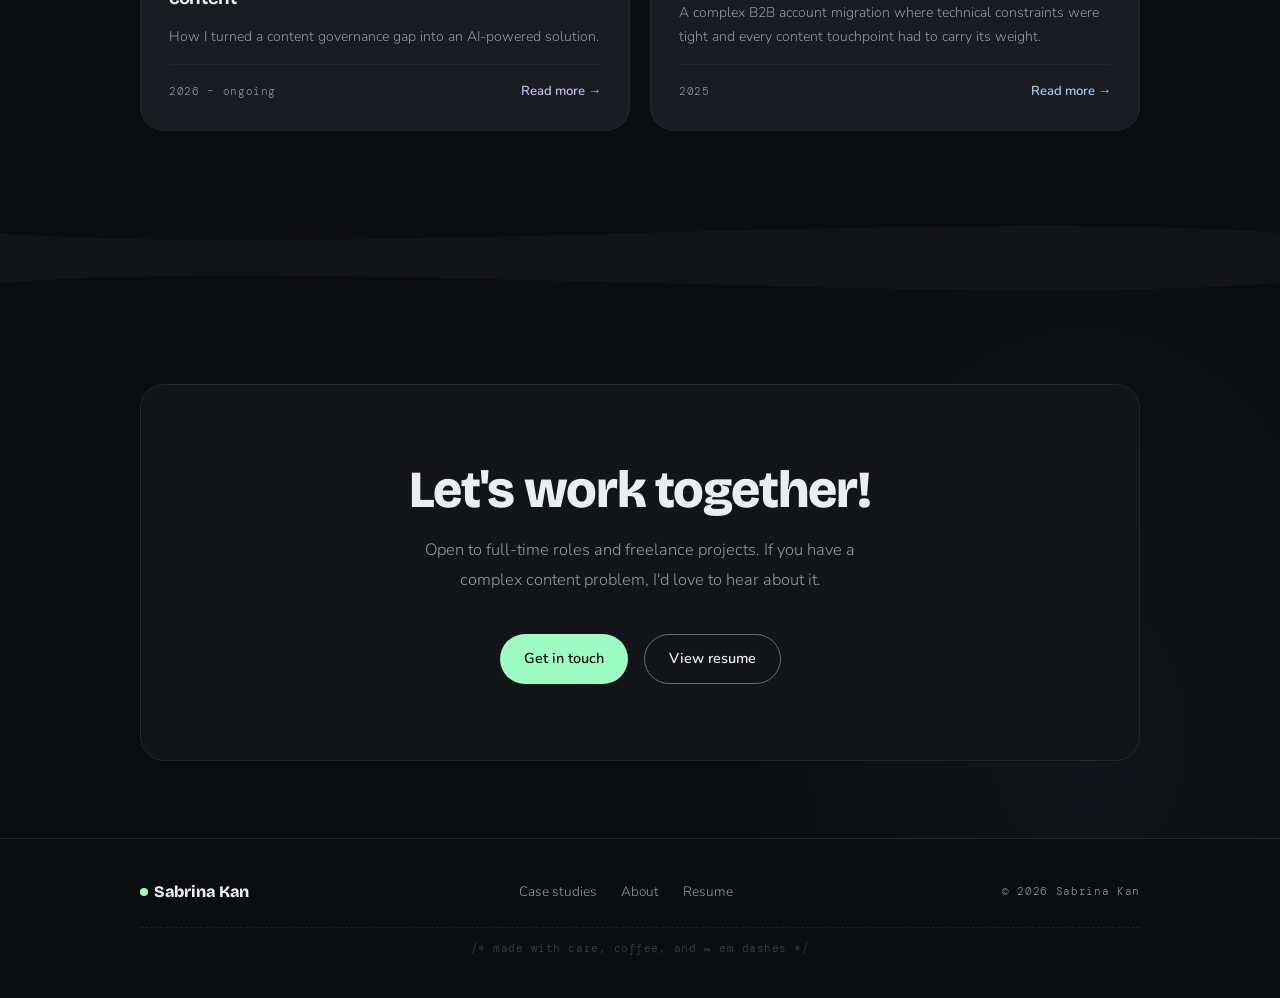
==== commit 551ae6b8: "Fix nav inconsistencies and broken links - Remove writing samples teaser from index.html - Fix case-" ====
--- a/index.html
+++ b/index.html
@@ -223,50 +223,6 @@
     </svg>
   </div>
 
-  <!-- WRITING TEASER -->
-  <!--
-  <section class="section section--alt">
-    <div class="container">
-      <span class="eyebrow scroll-reveal">Writing</span>
-      <h2 class="section__title scroll-reveal">Writing samples</h2>
-      <p class="section__lead scroll-reveal">
-        A curated selection of UI copy, error messages, and product content.
-      </p>
-
-      <div class="writing-list scroll-reveal">
-
-        <a class="writing-item" href="writing-samples.html">
-          <span class="writing-item__num">01</span>
-          <div class="writing-item__content">
-            <span class="writing-item__type">Product copy · Knox Documentation · 2022</span>
-            <p class="writing-item__title">Knox Suite admin guide blurbs</p>
-            <p class="writing-item__excerpt">
-              Each blurb had to distinguish one Knox product from another, use consistent grammatical structure, and avoid jargon while still being precise enough for IT admins.
-            </p>
-          </div>
-          <span class="writing-item__link">View →</span>
-        </a>
-
-        <a class="writing-item" href="writing-samples.html">
-          <span class="writing-item__num">02</span>
-          <div class="writing-item__content">
-            <span class="writing-item__type">Onboarding copy · Knox Suite · 2025</span>
-            <p class="writing-item__title">Knox registration flow — product selection</p>
-            <p class="writing-item__excerpt">
-              Onboarding copy for a multi-product platform is a content IA problem as much as a writing problem — each option needed to be specific enough to self-select accurately.
-            </p>
-          </div>
-          <span class="writing-item__link">View →</span>
-        </a>
-
-      </div>
-
-      <div style="margin-top:2rem">
-        <a href="writing-samples.html" class="btn btn--outline scroll-reveal">View all writing</a>
-      </div>
-    </div>
-  </section>
-  -->
 
   <!-- WAVE DIVIDER (reverse) -->
   <div class="wave-divider" aria-hidden="true">
